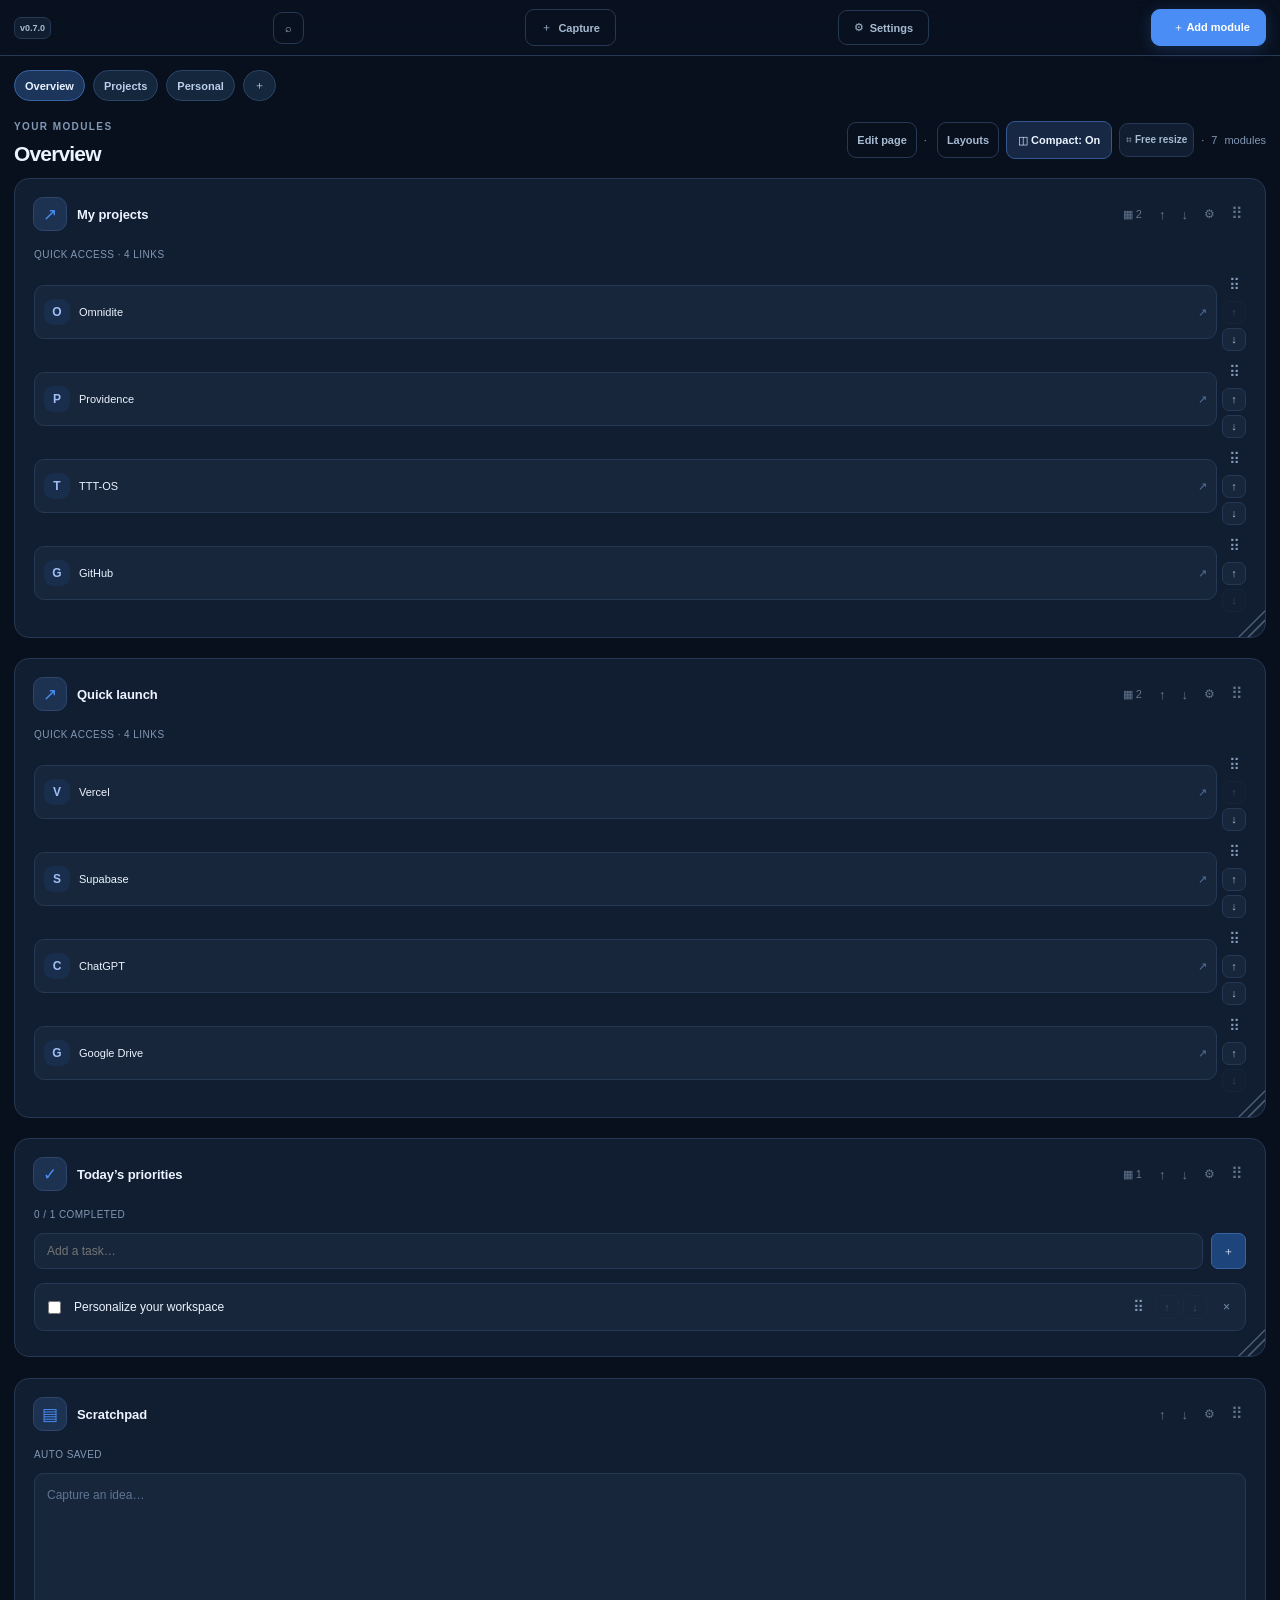
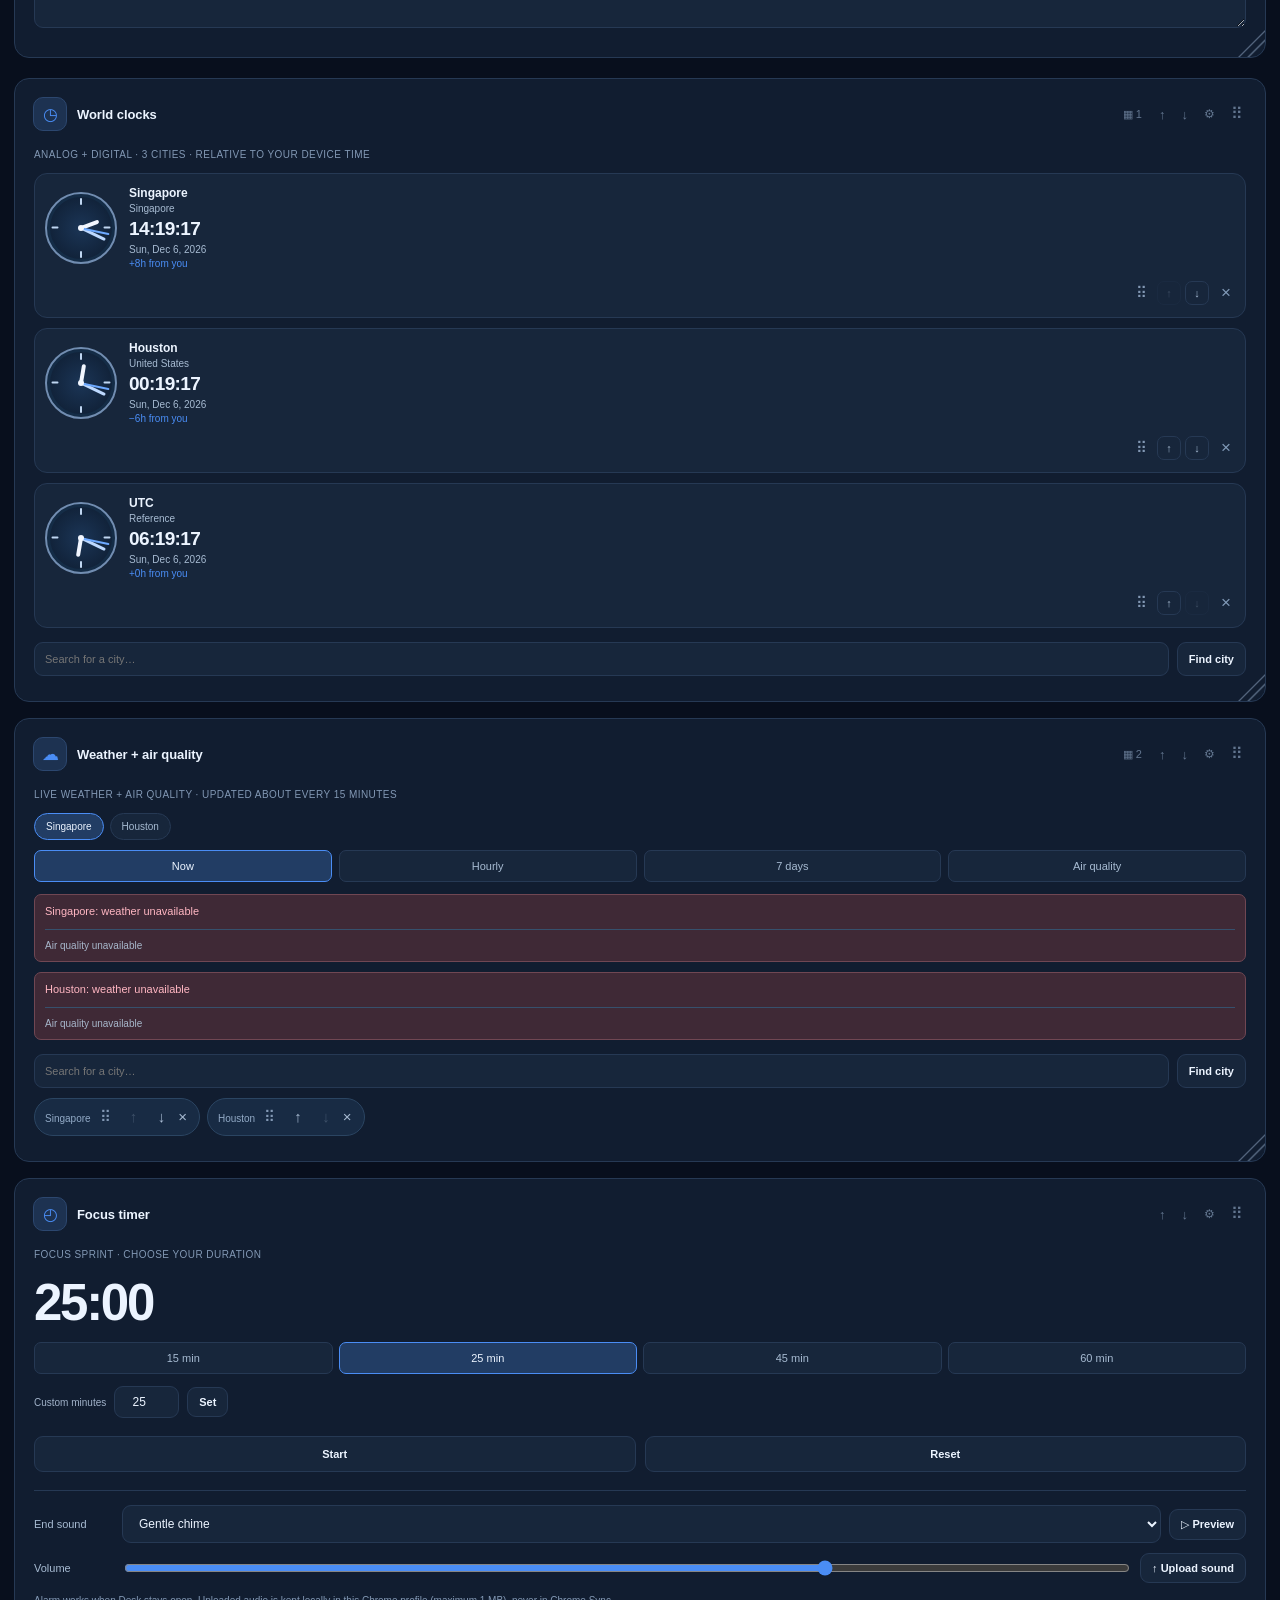
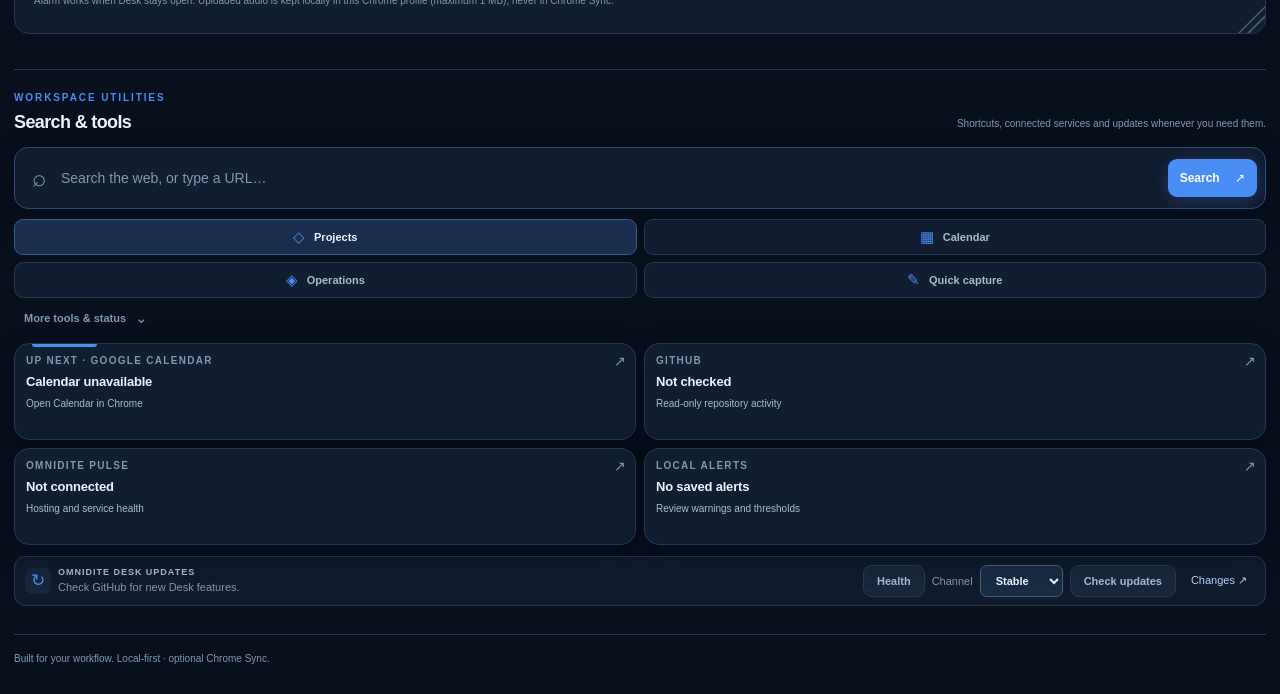
==== sidepanel.html @ 109c1e98 "feat(v0.7): wire market and FX widgets, explicit reference API host and CI" ====
<!doctype html>
<html lang="en">
<head>
  <meta charset="utf-8">
  <meta name="viewport" content="width=device-width,initial-scale=1">
  <meta name="color-scheme" content="dark light">
  <title>Omnidite Desk</title>
  <link rel="stylesheet" href="styles.css">
  <link rel="stylesheet" href="desk-v03.css">
  <link rel="stylesheet" href="desk-v045.css">
  <link rel="stylesheet" href="desk-v055.css">
  <link rel="stylesheet" href="desk-v056.css">
  <link rel="stylesheet" href="desk-v057.css">
  <link rel="stylesheet" href="desk-v058.css">
  <link rel="stylesheet" href="desk-health.css">
  <link rel="stylesheet" href="desk-update-channels.css">
  <link rel="stylesheet" href="desk-v07.css">
</head>
<body class="side-mode">
  <div class="shell">
    <aside class="sidebar" aria-label="Workspace navigation">
      <div class="logo"><span class="logo-symbol">O</span><span class="logo-name">OMNIDITE<span> / DESK</span></span></div>
      <div class="sidebar-sub">YOUR PERSONAL WORKSPACE</div>
      <div class="nav-heading">WORKSPACES</div><div id="pageNav" class="page-nav"></div><button class="nav-link add-page" data-global="new-page"><span>＋</span> New workspace</button><div class="nav-heading modules-label">DESK TOOLS</div>
      <button class="nav-link" data-global="add"><span>⊞</span> Add a module <span class="nav-kbd">+</span></button>
      <button class="nav-link" data-global="customize"><span>⚙</span> Customize</button>
      <button class="nav-link" data-global="backgrounds"><span>▧</span> Backgrounds</button>
      <div class="nav-heading">PRODUCTIVITY</div>
      <button class="nav-link" data-v04="tasks"><span>✓</span> Task planner</button>
      <button class="nav-link" data-v04="sessions"><span>▣</span> Work sessions</button>
      <button class="nav-link" data-v04="calendar"><span>▦</span> Calendar overview</button>
      <button class="nav-link" data-v04="content"><span>✎</span> Content planner</button>
      <button class="nav-link" data-v04="capture-tab"><span>↳</span> Capture active tab</button>
      <div class="nav-heading">OPERATIONS</div>
      <button class="nav-link" data-v05="overview"><span>▥</span> Systems overview</button>
      <button class="nav-link" data-v05="github"><span>⌘</span> GitHub activity</button>
      <button class="nav-link" data-v05="pulse"><span>◈</span> Omnidite Pulse</button>
      <button class="nav-link" data-v052="controls"><span>⏻</span> Pulse background controls</button>
      <div class="nav-heading">DESK COMMANDS</div>
      <button class="nav-link" data-v03="command"><span>⌕</span> Command bar <span class="nav-kbd">Ctrl K</span></button>
      <button class="nav-link" data-v03="projects"><span>◇</span> Projects hub</button>
      <button class="nav-link" data-v03="capture"><span>✎</span> Quick capture</button>
      <button class="nav-link" data-v03="research"><span>▤</span> Research library</button>
      <button class="nav-link" data-v03="layouts"><span>⊞</span> Layout studio</button>
      <div class="sidebar-bottom"><span class="live-dot"></span> LOCAL-FIRST · PRIVATE<br><span class="fineprint">No cloud account required</span></div>
    </aside>
    <main class="main">
      <header class="topbar">
        <div class="crumb">WORKSPACE <span>/</span> <span id="crumbPage">OVERVIEW</span></div>
        <div class="top-actions">
          <span class="desk-version-pill" title="Installed Omnidite Desk version">v0.7.0</span>
          <span id="localDate" class="top-date"></span>
          <button type="button" class="button ghost desk-top-command" data-v03="command">⌕ <span>Commands</span></button>
          <button type="button" class="button ghost desk-top-capture" data-v03="capture">＋ <span>Capture</span></button>
          <button class="button ghost" data-global="customize" aria-label="Customize dashboard">⚙ <span>Settings</span></button>
          <button class="button primary" data-global="add"><span>＋</span> Add module</button>
        </div>
      </header>
      <div class="content">
        <div class="mobile-pages" id="mobilePages"></div>
        <div class="sectionhead"><div><span class="eyebrow">YOUR MODULES</span><h2 id="pageHeading">Dashboard</h2></div><p><button class="page-edit" data-global="edit-page">Edit page</button> · <button class="page-edit" data-v03="layouts">Layouts</button> <button id="deskLayoutMode" type="button" class="desk-layout-mode" data-global="toggle-layout" aria-pressed="true" title="Toggle compact widget stacking">◫ Compact: On</button> <button id="deskSnapMode" type="button" class="desk-snap-mode" data-global="toggle-snap" aria-pressed="false" title="Switch between free resize and fixed-cell widget footprints">⌗ Free resize</button> <button id="deskGridSettings" type="button" class="desk-grid-settings" data-global="grid-settings" hidden title="Customize grid columns and cell height">⚙ Grid</button> · <span id="moduleCount">0</span> modules <span class="muted">· Drag or resize cards</span></p></div>
        <div id="grid" class="modules" aria-live="polite"></div>
        <section id="deskWorkspaceTools" class="desk-secondary" aria-labelledby="deskToolsTitle">
          <div class="desk-secondary-head">
            <div><span class="eyebrow">WORKSPACE UTILITIES</span><h2 id="deskToolsTitle">Search &amp; tools</h2></div>
            <p>Shortcuts, connected services and updates whenever you need them.</p>
          </div>
        <form class="searchbar" id="searchForm" autocomplete="off">
          <span class="search-glyph">⌕</span>
          <input id="searchInput" type="search" aria-label="Search the web" placeholder="Search the web, or type a URL…">
          <span class="search-shortcut">↵</span>
          <button type="submit">Search <span>↗</span></button>
        </form>
        <nav class="desk-quick-actions desk-primary-actions" aria-label="Primary Desk shortcuts">
          <button type="button" class="smallbutton" data-v03="projects"><span class="desk-action-glyph" aria-hidden="true">◇</span> Projects</button>
          <button type="button" class="smallbutton" data-v04="calendar"><span class="desk-action-glyph" aria-hidden="true">▦</span> Calendar</button>
          <button type="button" class="smallbutton" data-v05="overview"><span class="desk-action-glyph" aria-hidden="true">◈</span> Operations</button>
          <button type="button" class="smallbutton" data-v03="capture"><span class="desk-action-glyph" aria-hidden="true">✎</span> Quick capture</button>
        </nav>
        <details class="desk-tools-more">
          <summary>More tools &amp; status</summary>
          <div class="desk-quick-actions" aria-label="Additional Desk shortcuts">
            <button type="button" class="smallbutton" data-v03="command">⌕ Commands</button>
            <button type="button" class="smallbutton" data-v03="research">▤ Research</button>
            <button type="button" class="smallbutton" data-v03="layouts">⊞ Layouts</button>
            <button type="button" class="smallbutton" data-v04="search">⌕ Global search</button>
            <button type="button" class="smallbutton" data-v04="tasks">✓ Tasks</button>
            <button type="button" class="smallbutton" data-v04="sessions">▣ Sessions</button>
            <button type="button" class="smallbutton" data-v04="content">✎ Content</button>
            <button type="button" id="deskV052Status" class="desk-pulse-live" data-v052="controls">Pulse: checking…</button>
            <span id="deskV05Badge" class="desk-ops-badge" aria-live="polite">Systems: not live</span>
          </div>
        </details>
        <section class="desk-ops-strip" aria-label="At a glance">
          <button type="button" class="desk-ops-tile desk-ops-tile--calendar" data-v04="calendar"><span>UP NEXT · GOOGLE CALENDAR</span><strong id="deskNextMeeting">Checking calendar…</strong><small id="deskNextMeetingTime">Your upcoming appointment</small></button>
          <button type="button" class="desk-ops-tile" data-v05="github"><span>GITHUB</span><strong id="deskV05GitHub">Not checked</strong><small>Read-only repository activity</small></button>
          <button type="button" class="desk-ops-tile" data-v05="pulse"><span>OMNIDITE PULSE</span><strong id="deskV05Pulse">Not connected</strong><small>Hosting and service health</small></button>
          <button type="button" class="desk-ops-tile" data-v05="overview"><span>LOCAL ALERTS</span><strong id="deskV05Alerts">No saved alerts</strong><small>Review warnings and thresholds</small></button>
        </section>
        <section id="deskUpdateBar" class="desk-update-bar" aria-label="Software updates">
          <span class="update-indicator" aria-hidden="true">↻</span>
          <div class="update-description"><strong>OMNIDITE DESK UPDATES</strong><span id="deskUpdateStatus" role="status" aria-live="polite">Check GitHub for new Desk features.</span></div>
          <button id="deskHealthButton" type="button" class="smallbutton" title="Check local Desk health and recovery">Health</button>
          <label class="desk-channel-label" for="deskUpdateChannel">Channel <select id="deskUpdateChannel" aria-label="Desk update channel"><option value="stable">Stable</option><option value="beta">Beta</option></select></label>
          <button id="deskSwitchChannel" type="button" class="smallbutton" hidden>Switch channel</button>
          <button id="deskCheckButton" type="button" class="smallbutton">Check updates</button>
          <button id="deskInstallButton" type="button" class="button primary" hidden>Update now</button>
          <a id="deskReleaseNotes" class="desk-channel-release" href="https://github.com/BULLS192/Omnidite-Desk/commits/main/" target="_blank" rel="noopener noreferrer">Changes ↗</a>
        </section>
        <p id="deskUpdateHelp" class="update-help" hidden>One-time setup required: from your Omnidite-Desk folder run <strong>Setup-OneClickUpdates.bat</strong>, then reload this extension. If you have not received these files yet, run <strong>Update-Desk.bat</strong> once first.</p>

        </section>
        <div class="footer">Built for your workflow. Local-first · optional Chrome Sync. <span>OMNIDITE DESK · V0.7.0</span></div>
      </div>
    </main>
  </div>
  <dialog id="modal" aria-labelledby="modalTitle"><div id="modalInner"></div></dialog>
  <input id="importFile" type="file" accept="application/json,.json" hidden>
  <input id="deskCalendarFile" type="file" accept=".ics,text/calendar" hidden>
  <input id="deskPulseImport" type="file" accept=".json,application/json" hidden>
  <input id="wallpaperFile" type="file" accept="image/*" multiple hidden>
  <input id="wallpaperFolder" type="file" accept="image/*" webkitdirectory multiple hidden>
  <script src="air-quality.js" defer></script>
  <script src="desk-v07.js" defer></script>
  <script src="app.js" defer></script>
  <script src="desk-v03.js" defer></script>
  <script src="desk-v04.js" defer></script>
  <script src="desk-v05.js" defer></script>
  <script src="desk-v052.js" defer></script>
  <script src="desk-google-calendar.js" defer></script>
  <script src="desk-focus-audio.js" defer></script>
  <script src="desk-v055.js" defer></script>
  <script src="desk-compact.js" defer></script>
  <script src="desk-grid.js" defer></script>
  <script src="desk-health.js" defer></script>
  <script src="desk-update-channels.js" defer></script>
</body>
</html>
---- styles.css ----
:root{font-family:Inter,ui-sans-serif,-apple-system,BlinkMacSystemFont,"Segoe UI",sans-serif;color:#e8eefb;background:#090e19;font-synthesis:none;--bg:#090e19;--side:#090f1b;--panel:#111a29;--line:#263347;--muted:#8799b1;--light:#e8eefb;--blue:#5b9cff;--blue2:#3268cd}
*{box-sizing:border-box}html,body{margin:0;min-height:100%;}body{background:radial-gradient(ellipse 650px 450px at 77% 0%,#132c48 0%,transparent 80%),var(--bg)}button,input,textarea,select{font:inherit}button{cursor:pointer}button:focus-visible,input:focus-visible,textarea:focus-visible,select:focus-visible,a:focus-visible{outline:2px solid #8fbfff;outline-offset:2px}.shell{display:flex;min-height:100vh}.sidebar{width:230px;flex:0 0 230px;border-right:1px solid #1d2a40;background:linear-gradient(180deg,#0d1727,#0a101b);padding:27px 17px;display:flex;flex-direction:column;gap:5px;position:sticky;top:0;height:100vh}.logo{display:flex;align-items:center;gap:11px;padding:1px 8px;font-size:12px;font-weight:800;letter-spacing:.8px}.logo-name span{font-weight:550;color:#7997c0}.logo-symbol{height:36px;width:36px;display:inline-flex;align-items:center;justify-content:center;color:#bfd8ff;font-size:24px;font-weight:800;border:5px solid #4074bf;clip-path:polygon(24% 0,76% 0,100% 24%,100% 76%,76% 100%,24% 100%,0 76%,0 24%);background:#0d1829}.sidebar-sub{margin:14px 8px 40px;font-size:9px;letter-spacing:1.7px;color:#6986a9}.nav-heading{color:#71849d;letter-spacing:1.8px;font-weight:800;font-size:9px;padding:0 12px;margin-bottom:11px}.nav-link{background:transparent;color:#a6b5cc;border:1px solid transparent;text-align:left;border-radius:10px;padding:13px 12px;display:flex;align-items:center;gap:12px;font-size:12px;width:100%;transition:.15s}.nav-link>span:first-child{font-size:17px;color:#7fa8e7}.nav-link:hover,.nav-link.selected{background:#17253b;color:#eef5ff;border-color:#263951}.nav-kbd{margin-left:auto;color:#6280a8;font-size:10px}.sidebar-bottom{margin-top:auto;font-size:10px;color:#a5c0df;line-height:2;padding-left:13px;letter-spacing:.6px}.fineprint{color:#536985;letter-spacing:0}.live-dot{display:inline-block;height:6px;width:6px;background:#59dca8;border-radius:50%;margin-right:7px;box-shadow:0 0 14px #59dca8aa}.main{flex:1;min-width:0}.topbar{height:70px;border-bottom:1px solid #1c2b40;display:flex;align-items:center;justify-content:space-between;padding:0 5.6%;gap:15px}.crumb{font-size:10px;color:#7b92af;letter-spacing:1.5px;font-weight:800}.crumb span{color:#3e5370;margin:0 11px}.top-actions{display:flex;align-items:center;gap:11px}.top-date{font-size:11px;color:#8197b2;margin-right:13px}.button{border:1px solid #283c58;border-radius:9px;background:#132038;color:#c5d5ed;padding:10px 15px;font-size:11px;font-weight:700;transition:.2s}.button:hover{filter:brightness(1.2)}.button.primary{background:#2865cf;color:#fff;border-color:#3777e8}.button.ghost{background:transparent}.button span{margin-left:6px}.content{max-width:1470px;margin:auto;padding:47px 6% 30px}.eyebrow{color:#69a2e4;font-size:10px;letter-spacing:1.9px;font-weight:850}.hero-row{display:flex;justify-content:space-between;align-items:center;position:relative;min-height:147px}.hero-row h1{font-size:clamp(26px,3.3vw,42px);font-weight:680;letter-spacing:-1.5px;line-height:1.17;margin:16px 0 12px}.highlight{color:#5a96ed}.lede{color:#97a9c3;font-size:13px;margin:0 0 25px}.hero-decoration{width:180px;height:135px;position:relative;overflow:hidden;margin-right:15px;opacity:.78}.orb{display:block;border:1px solid #24558f;transform:rotate(-34deg);border-radius:50%;position:absolute;box-shadow:0 0 25px #153b6d38}.orb-one{width:130px;height:90px;right:23px;top:23px}.orb-two{width:210px;height:70px;right:-28px;top:35px;transform:rotate(47deg)}.searchbar{height:58px;border:1px solid #354d6c;background:#15243aee;border-radius:11px;display:flex;align-items:center;padding:6px;gap:12px;box-shadow:0 8px 32px #0002}.search-glyph{color:#8caacf;font-size:29px;padding:0 10px}.searchbar input{width:100%;flex:1;min-width:0;background:transparent;border:0;color:#fff;outline:none;font-size:13px}.searchbar input::placeholder{color:#7990aa}.search-shortcut{font-size:12px;color:#667f9e}.searchbar button{background:#2b65c6;color:white;border:0;border-radius:7px;padding:12px 19px;font-size:11px;font-weight:700}.searchbar button span{margin-left:12px}.sectionhead{display:flex;justify-content:space-between;align-items:end;margin:42px 0 21px;gap:14px}.sectionhead h2{font-size:22px;font-weight:650;letter-spacing:-.4px;margin:9px 0 0}.sectionhead p{font-size:11px;color:#8094ae;margin:0 0 3px}.muted{color:#5b708a}.modules{display:grid;grid-template-columns:repeat(12,minmax(0,1fr));gap:16px;align-items:stretch}.module{grid-column:span 4;background:linear-gradient(148deg,#162337,#101a2b);border:1px solid #24364e;border-radius:13px;min-height:220px;overflow:hidden;display:flex;flex-direction:column;box-shadow:0 15px 27px #00000010;transition:border-color .15s,transform .15s}.module:hover{border-color:#36577f}.module.dragging{opacity:.4}.module.drop-target{outline:2px dashed #75aaff;outline-offset:3px}.module.wide{grid-column:span 6}.module.full{grid-column:span 12}.module-header{display:flex;gap:10px;align-items:center;padding:17px 18px 12px}.module-icon{display:inline-flex;align-items:center;justify-content:center;color:#7dacfa;font-size:17px;background:#1e3554;border-radius:7px;height:31px;min-width:31px}.module-title{font-weight:720;font-size:12px;letter-spacing:.15px;overflow:hidden;text-overflow:ellipsis;white-space:nowrap}.module-tools{margin-left:auto;display:flex;gap:4px}.tiny{border:0;border-radius:5px;background:transparent;color:#6c8aab;padding:5px 6px;font-size:12px;line-height:1}.tiny:hover{color:white;background:#2b4160}.draghandle{cursor:grab;font-size:16px;letter-spacing:-2px}.module-body{flex:1;padding:1px 19px 19px;min-width:0}.module-sub{font-size:10px;color:#8197b3;margin:3px 0 13px}.linkgrid{display:grid;grid-template-columns:repeat(2,minmax(0,1fr));gap:9px}.launch{background:#1a2a40;border:1px solid #2a3c55;border-radius:8px;display:flex;align-items:center;gap:9px;min-width:0;padding:10px 11px;text-decoration:none;color:#d2dfef;font-size:11px;overflow:hidden}.launch:hover{background:#264163;border-color:#3f6fb1}.launch-icon{width:26px;height:26px;display:grid;place-items:center;background:#273d5a;color:#9fbff5;border-radius:7px;flex-shrink:0;font-size:12px;font-weight:800}.launch-name{white-space:nowrap;overflow:hidden;text-overflow:ellipsis}.launch-arrow{margin-left:auto;color:#5475a1}.task-input-row{display:flex;gap:8px;margin-bottom:14px}.field,.task-input-row input,.modal-input{width:100%;border-radius:8px;border:1px solid #2e4462;background:#0f1b2d;color:#e8efff;padding:10px 12px;font-size:12px;outline:0}.task-input-row button,.smallbutton{border:1px solid #3765a2;background:#1d447b;color:#dceafa;padding:8px 11px;border-radius:7px;font-size:11px}.taskrow{display:flex;align-items:center;gap:10px;color:#d3def0;font-size:12px;margin:11px 0}.taskrow input{accent-color:#467fda}.taskrow.done .tasktext{text-decoration:line-through;color:#6d819d}.tasktext{flex:1;overflow-wrap:anywhere}.delete-task{border:0;background:transparent;color:#7691ae;cursor:pointer}.delete-task:hover{color:#ff9292}.subline{font-size:10px;color:#8194ad;margin:12px 0}.notebox{width:100%;height:155px;resize:vertical;background:#0d1727;border:1px solid #273e59;color:#dce8fb;border-radius:9px;padding:12px;font-size:12px;line-height:1.6}.notebox::placeholder{color:#5d7493}.worldclocks{display:grid;gap:13px;margin-top:7px}.clockrow{display:flex;align-items:center;justify-content:space-between;gap:8px;border-bottom:1px solid #21344a;padding:3px 0 12px}.clockrow:last-child{border:0}.clock-label{font-size:11px;color:#819bbd}.clock-time{font-size:19px;font-weight:750;font-variant-numeric:tabular-nums;letter-spacing:-.4px}.focus-display{font-size:51px;letter-spacing:-2.4px;font-weight:650;font-variant-numeric:tabular-nums;margin:2px 0 2px}.focus-controls{display:flex;gap:9px;margin:18px 0}.focus-controls button{flex:1;padding:11px 10px}.focus-hint{color:#7085a1;font-size:10px}.empty-note{font-size:11px;color:#8197b2;padding:10px 0}.footer{display:flex;justify-content:space-between;color:#536a85;font-size:10px;border-top:1px solid #213148;margin-top:42px;padding-top:18px;gap:8px}.footer span{color:#395d83}dialog{background:#111c2e;color:#e7eefc;border:1px solid #36506e;border-radius:16px;box-shadow:0 25px 100px #000c;max-width:560px;width:calc(100vw - 28px);padding:0;max-height:85vh;overflow:auto}dialog::backdrop{background:#020814cd;backdrop-filter:blur(3px)}.modal-pad{padding:26px}.modal-top{display:flex;align-items:start;justify-content:space-between;gap:15px}.modal-top h2{font-size:20px;margin:6px 0 8px}.modal-top p{font-size:12px;color:#98aac2;line-height:1.5;margin:0}.modal-close{background:#263a56;border:0;border-radius:8px;padding:8px 11px;color:#fff}.modal-grid{display:grid;grid-template-columns:1fr 1fr;gap:12px;margin-top:24px}.module-option{background:#182a44;border:1px solid #2f4b70;border-radius:11px;text-align:left;color:white;padding:18px;min-height:112px}.module-option:hover{background:#21406a;border-color:#5e90d4}.module-option strong{display:block;font-size:13px;margin:13px 0 5px}.module-option small{color:#93adcd;font-size:11px;line-height:1.5}.label{display:block;color:#9aacc6;font-size:11px;margin:18px 0 6px}.modal-actions{display:flex;gap:10px;align-items:center;margin-top:23px;flex-wrap:wrap}.danger{color:#ffabb3;border-color:#844452}.editlink{display:grid;grid-template-columns:1fr 1.5fr 30px;gap:8px;margin:9px 0}.editlink input{min-width:0}.editlink button{background:#3b2935;border:0;border-radius:7px;color:#f6bec4}.helper{color:#7892af;font-size:10px;line-height:1.6}.settings-row{display:flex;gap:12px;align-items:end}.settings-row>*{flex:1}.empty-grid{grid-column:span 12;padding:44px 22px;text-align:center;background:#142236;border:1px dashed #33516e;border-radius:12px}.empty-grid p{color:#99acc3}.pill{font-size:10px;background:#20395c;color:#83b3f8;border-radius:4px;padding:3px 6px;margin-left:6px}
@media(max-width:1250px){.module{grid-column:span 6}.module.wide{grid-column:span 6}.module.full{grid-column:span 12}.content{padding-left:5%;padding-right:5%}}@media(max-width:850px){.sidebar{display:none}.topbar{padding:0 5%}.top-date{display:none}.hero-decoration{display:none}}@media(max-width:650px){.content{padding:31px 18px}.module,.module.wide,.module.full{grid-column:span 12}.topbar{height:62px;padding:0 18px}.button.ghost{display:none}.sectionhead p .muted{display:none}.searchbar{gap:5px}.searchbar button{padding:12px}.search-shortcut{display:none}.hero-row h1{font-size:29px}.footer span{display:none}.sectionhead{align-items:center}.sectionhead h2{font-size:20px}}body.side-mode .sidebar,body.side-mode .hero-decoration,body.side-mode .top-date,body.side-mode .crumb,body.side-mode .search-shortcut,body.side-mode .sectionhead p .muted{display:none}body.side-mode .topbar{padding:0 14px;height:58px;justify-content:flex-end}body.side-mode .top-actions{width:100%;justify-content:space-between}body.side-mode .content{padding:27px 14px}body.side-mode .hero-row h1{font-size:23px;letter-spacing:-.5px}body.side-mode .lede{font-size:11px}body.side-mode .sectionhead{margin-top:28px}body.side-mode .module,body.side-mode .module.wide,body.side-mode .module.full{grid-column:span 12}body.side-mode .searchbar button{padding:12px}body.side-mode .searchbar{gap:5px}body.side-mode .footer span{display:none}body.side-mode .modal-grid{grid-template-columns:1fr}

body.side-mode .topbar .button.ghost{display:inline-flex;align-items:center}
body.side-mode .topbar .top-actions{gap:8px}
/* v0.2 — workspace navigation, snapped free resize, multi-theme styling */
:root{--accent:#4a8df5}
.nav-heading.modules-label{margin-top:30px}.page-nav{display:grid;gap:3px}.nav-link.page-link{width:100%;text-align:left;white-space:nowrap;overflow:hidden;text-overflow:ellipsis}.nav-link.page-link .nav-kbd{margin-left:auto}
.page-link.selected,.page-pill.selected{color:#e9f2ff;background:color-mix(in srgb,var(--accent) 17%,#13243b);border-color:color-mix(in srgb,var(--accent) 50%,#253a56)}
.mobile-pages{display:none;gap:8px;flex-wrap:wrap;margin-bottom:15px}.page-pill{border:1px solid #2b4465;background:#14273d;border-radius:50px;padding:8px 14px;color:#b9cee9;font-weight:700;font-size:11px}.page-edit{margin-left:12px;vertical-align:middle;font-size:10px;border:1px solid #335070;color:#9fb8dd;border-radius:6px;padding:5px 8px;background:#1b2e49}
.module{grid-column:span var(--span,4);position:relative;min-height:220px;transition:border-color .15s,box-shadow .15s}.module .module-body{padding-bottom:25px}.size-grip{position:absolute;bottom:0;right:0;width:28px;height:28px;cursor:nwse-resize;touch-action:none;background:linear-gradient(135deg,transparent 58%,#6689af 59% 62%,transparent 63% 73%,#6689af 74% 77%,transparent 78%);opacity:.67}.size-grip:hover{opacity:1}.resizing,.resizing *{user-select:none!important;cursor:nwse-resize!important}.module.drop-target{outline:2px solid var(--accent);outline-offset:2px}.module.dragging{opacity:.35}.draghandle{user-select:none;touch-action:none}.module .module-header{user-select:none}
.button.primary,.searchbar button{background:var(--accent);border-color:var(--accent);color:#fff}.highlight,.eyebrow{color:var(--accent)}.module-icon{color:var(--accent)}.live-dot{background:var(--accent);box-shadow:0 0 10px color-mix(in srgb,var(--accent) 50%,transparent)}
.agenda-form{display:grid;gap:8px;grid-template-columns:1fr 1fr;margin-bottom:12px}.agenda-form button{grid-column:span 2}.agenda-event{display:flex;gap:9px;align-items:center;border-bottom:1px solid #293c57;padding:11px 0;font-size:11px}.agenda-event strong{flex:1;font-weight:550;min-width:0;overflow-wrap:anywhere}.agenda-event span{color:#89abd2;font-size:10px}.count-number{font-size:clamp(32px,4vw,55px);font-weight:750;letter-spacing:-1.5px;color:var(--accent);margin:18px 0 10px}.metric-unit{font-size:13px;letter-spacing:0;font-weight:400;color:#93abc8}.quote-text{font-size:20px;font-weight:600;line-height:1.55;letter-spacing:-.5px;margin:18px 0}.sync-label{display:flex;align-items:center;gap:10px;margin-top:15px;font-size:13px;font-weight:700}.sync-label input{accent-color:var(--accent);width:17px;height:17px}.settings-divider{border:0;border-top:1px solid #29405d;margin:25px 0 17px}.color-picker{display:block;width:100%;height:40px;background:#0e1b2d;border:1px solid #375070;border-radius:7px;cursor:pointer}.helper.error{color:#ff929c}button:disabled{opacity:.42;cursor:not-allowed}
/* Slate mode */
:root[data-theme="slate"] body{background:#18202a;color:#e0e8f3}:root[data-theme="slate"] .sidebar{background:#121923}:root[data-theme="slate"] .module{background:linear-gradient(135deg,#273240,#202a37);border-color:#3b4b5e}:root[data-theme="slate"] .main,:root[data-theme="slate"] .content{background:#18202a}:root[data-theme="slate"] .topbar{border-color:#354456}:root[data-theme="slate"] .searchbar{background:#273344}
/* Light mode, high contrast */
:root[data-theme="light"] body,:root[data-theme="light"] .main,:root[data-theme="light"] .content{background:#f2f5fa;color:#16273c}
:root[data-theme="light"] .sidebar{background:#e2eaf4;border-color:#d0dcea;color:#243b55}:root[data-theme="light"] .nav-link{color:#516983}:root[data-theme="light"] .nav-link.selected{color:#173f75}:root[data-theme="light"] .sidebar-sub,:root[data-theme="light"] .nav-heading,:root[data-theme="light"] .nav-kbd{color:#5d7692}
:root[data-theme="light"] .topbar,:root[data-theme="light"] .footer{border-color:#d4e0ed}:root[data-theme="light"] .crumb,:root[data-theme="light"] .sectionhead p,:root[data-theme="light"] .lede,:root[data-theme="light"] .module-sub,:root[data-theme="light"] .empty-note,:root[data-theme="light"] .focus-hint,:root[data-theme="light"] .helper{color:#526782}
:root[data-theme="light"] .module{background:#fff;border-color:#d3dfec;box-shadow:0 7px 20px #1c426a0c}:root[data-theme="light"] .module-title,:root[data-theme="light"] .clock-time{color:#1a2b43}:root[data-theme="light"] .module-icon{background:#e5edf9}
:root[data-theme="light"] .searchbar,:root[data-theme="light"] .launch,:root[data-theme="light"] .task-input-row input,:root[data-theme="light"] .modal-input,:root[data-theme="light"] .notebox{background:#fff;border-color:#c8d8e9;color:#16273c}
:root[data-theme="light"] .launch-name,:root[data-theme="light"] .tasktext,:root[data-theme="light"] .quote-text{color:#243950}:root[data-theme="light"] .launch-icon{background:#e6eef8;color:#3563a0}:root[data-theme="light"] .clockrow,:root[data-theme="light"] .agenda-event{border-color:#dce5ee}
:root[data-theme="light"] dialog{background:#fff;border-color:#cbd9e7;color:#152943}:root[data-theme="light"] .modal-top p,:root[data-theme="light"] .label{color:#4a627d}:root[data-theme="light"] .module-option{background:#f3f7fd;border-color:#cfdded;color:#182b44}:root[data-theme="light"] .module-option:hover{background:#e8f1ff}:root[data-theme="light"] .module-option small{color:#54718f}:root[data-theme="light"] .page-pill{background:#e5edf6;color:#234366;border-color:#c4d4e5}:root[data-theme="light"] .page-pill.selected{background:#d5e8ff}
:root[data-theme="light"] .button.ghost,:root[data-theme="light"] .smallbutton{background:#e4eefb;border-color:#c0d4ef;color:#254771}:root[data-theme="light"] .tiny{color:#54708f}:root[data-theme="light"] .settings-divider{border-color:#d2ddeb}
@media(max-width:1250px){.module{grid-column:span min(var(--span,4),6)}}
@media(max-width:850px){.mobile-pages{display:flex}}
@media(max-width:650px){.module{grid-column:span 12}.agenda-form{grid-template-columns:1fr}.agenda-form button{grid-column:span 1}}
body.side-mode .module{grid-column:span 12}body.side-mode .mobile-pages{display:flex}body.side-mode .page-pill{padding:7px 10px}

:root[data-theme="light"] .nav-link.page-link.selected{background:#d6e8ff;color:#173d6e;border:1px solid #b8d4f6}:root[data-theme="light"] .nav-link{color:#36516e}:root[data-theme="light"] .nav-link.add-page{color:#325e91}:root[data-theme="light"] .sidebar-bottom{color:#385574}:root[data-theme="light"] .topbar .button.ghost{color:#2e5178}
/* v0.2.1 — integrated local updater */
.desk-update-bar{display:flex;align-items:center;flex-wrap:wrap;gap:12px;padding:13px 16px;margin:0 0 19px;background:color-mix(in srgb,var(--accent) 7%,#101e31);border:1px solid color-mix(in srgb,var(--accent) 22%,#283d55);border-radius:12px}
.update-indicator{display:grid;place-items:center;width:30px;height:30px;flex-shrink:0;border-radius:8px;background:color-mix(in srgb,var(--accent) 16%,#182b43);color:var(--accent);font-size:20px}
.update-description{display:flex;flex-direction:column;gap:3px;flex:1;min-width:150px}
.update-description strong{font-size:10px;letter-spacing:1.1px;color:var(--accent)}
.update-description span{font-size:11px;color:#99b1cc;line-height:1.35}
.desk-update-bar .smallbutton,.desk-update-bar .button{white-space:nowrap;margin:0;padding:9px 13px;font-size:11px}
.update-help{font-size:11px;line-height:1.7;color:#bacce4;background:#17283c;border:1px solid #3e5067;border-radius:9px;padding:12px 15px;margin:-10px 0 20px}
[hidden]{display:none!important}
:root[data-theme="light"] .desk-update-bar{background:#fff;border-color:#d0deed}
:root[data-theme="light"] .update-description span{color:#526782}
:root[data-theme="light"] .update-help{background:#f3f7fc;color:#27415d;border-color:#cfddec}
body.side-mode .desk-update-bar{gap:7px;padding:10px;margin-bottom:18px}
body.side-mode .update-description{min-width:140px}
@media(max-width:650px){.desk-update-bar{gap:8px}.desk-update-bar .smallbutton,.desk-update-bar .button{padding:8px 10px}}


/* Desk v0.2.2 — rich clocks, geocoded weather, flexible focus, native favicons and wallpapers */
.launch-icon{position:relative;overflow:hidden;isolation:isolate}.launch-icon .site-favicon{display:block;position:absolute;inset:3px;width:20px;height:20px;object-fit:contain;background:#273d5a;z-index:1;border-radius:3px}.launch-initial{position:relative}
.clock-city{display:flex;gap:13px;align-items:center;padding:13px 0;border-bottom:1px solid #2a3a52;position:relative;min-width:0}.clock-information{flex:1;min-width:0}.clock-city-name{font-size:12px;font-weight:750}.clock-city-name span{display:block;font-size:10px;color:#8fa7c3;font-weight:450;margin-top:3px}.clock-date{font-size:10px;color:#98acc6;margin-top:4px}.clock-diff{font-size:10px;color:var(--accent);margin-top:3px}.clock-city .clock-time{font-size:22px;letter-spacing:-.6px;margin-top:4px}.city-remove{align-self:flex-start;background:transparent;border:0;color:#829bb9;font-size:19px;line-height:1;padding:0 4px}.city-remove:hover{color:#ff9ba7}
.analog-face{width:72px;height:72px;flex:0 0 72px;border:2px solid #718db1;background:radial-gradient(circle at center,#1b3556,#0c192b);border-radius:50%;position:relative;box-shadow:inset 0 0 0 3px #142c46}.analog-tick{position:absolute;width:2px;height:7px;border-radius:2px;background:#bfd6f1;top:4px;left:calc(50% - 1px)}.tick-3{transform:rotate(90deg);top:calc(50% - 4px);left:auto;right:7px}.tick-6{top:auto;bottom:4px}.tick-9{top:calc(50% - 4px);left:7px;transform:rotate(90deg)}
.hand{position:absolute;left:50%;top:50%;transform-origin:50% 100%;border-radius:6px}.hour-hand{width:4px;height:19px;background:#f1f6ff}.minute-hand{width:3px;height:27px;background:#bdd9ff}.second-hand{width:1.6px;height:29px;background:#6da9ff}.clock-pin{position:absolute;left:calc(50% - 3px);top:calc(50% - 3px);height:6px;width:6px;border-radius:50%;background:#f3f7ff;z-index:2}
.city-search{display:flex;gap:8px;margin-top:14px}.city-search input{flex:1;min-width:0;background:#0f1b2d;color:#e8efff;border:1px solid #35506d;border-radius:8px;padding:10px;font-size:11px}.city-search .smallbutton{white-space:nowrap}.city-results{max-height:210px;overflow-y:auto}.city-result{display:flex;align-items:center;gap:6px;background:#1b3049;border:1px solid #36516f;padding:9px 10px;text-align:left;width:100%;color:#eff6ff;border-radius:7px;margin-top:6px}.city-result:hover{border-color:var(--accent)}.city-result strong{font-size:11px}.city-result small{margin-left:auto;font-size:10px;color:#90aac6;max-width:52%;text-align:right}.city-result span{color:var(--accent)}
.weather-city-bar{display:flex;flex-wrap:wrap;gap:6px;margin-bottom:10px}.weather-city-pill{font-size:10px;border-radius:24px;background:#1a2d45;color:#a9bfdc;border:1px solid #314b6a;padding:7px 11px}.weather-city-pill.selected{border-color:var(--accent);color:#fff;background:#25436b}.weather-tabs{display:flex;gap:7px;margin-bottom:12px}.weather-tabs button{flex:1;padding:9px 7px;background:#142943;border:1px solid #34506d;color:#91aaca;border-radius:7px;font-size:11px}.weather-tabs button.selected{border-color:var(--accent);color:#fff;background:#245082}.weather-content{max-height:410px;overflow-y:auto;scrollbar-width:thin}.weather-now-grid{display:grid;grid-template-columns:repeat(auto-fit,minmax(195px,1fr));gap:10px}.weather-now{padding:13px;border-radius:10px;border:1px solid #344c67;background:#192a40}.weather-main{display:flex;align-items:center;gap:12px}.weather-main strong{font-size:12px}.weather-symbol{font-size:32px;line-height:1}.weather-reading{font-size:29px;font-weight:750;font-variant-numeric:tabular-nums}.weather-desc{font-size:10px;color:#a3b8cf}.weather-stats{display:grid;gap:4px;margin-top:12px;font-size:10px;color:#91aaca}.weather-stats span{display:flex;justify-content:space-between}.weather-stats strong{color:#dfebfa}.weather-forecast-head{display:flex;justify-content:space-between;padding:9px 0;color:#a2bad7;font-size:11px}.forecast-row{display:grid;grid-template-columns:minmax(0,1.6fr)25px minmax(0,1.25fr)55px;align-items:center;gap:5px;padding:10px 3px;border-bottom:1px solid #293b51;font-size:11px}.forecast-row strong{font-size:11px;white-space:nowrap}.forecast-row small{text-align:right;color:#97b9df}.weather-error{color:#ffb6c2;background:#3f2936;border:1px solid #704753;padding:10px;border-radius:7px;font-size:11px}.weather-remove-list{display:flex;gap:7px;flex-wrap:wrap;margin-top:10px}.weather-remove-list>span{font-size:10px;color:#92aac6;background:#182b44;border:1px solid #2b4562;border-radius:20px;padding:6px 10px}.weather-remove-list button{border:0;color:#a8bbd2;background:none;font-size:15px;padding:0 2px}
.focus-presets{display:grid;grid-template-columns:repeat(4,minmax(0,1fr));gap:6px;margin-top:10px}.focus-presets button{border:1px solid #34516e;border-radius:7px;background:#1c2e48;color:#b8cee9;padding:9px 3px;font-size:11px}.focus-presets button.selected{border-color:var(--accent);background:#245082;color:#fff}.focus-custom{display:flex;align-items:center;gap:8px;margin-top:12px}.focus-custom label{font-size:10px;color:#a2b3ca}.focus-custom input{width:65px;min-width:0;background:#111e30;color:#edf4ff;border:1px solid #35516e;border-radius:7px;padding:8px;text-align:center;font-size:12px}
.wallpaper-options{border-top:1px solid #29405d;border-bottom:1px solid #29405d;padding:12px 0;margin:20px 0;display:flex;align-items:center;justify-content:space-between;gap:12px;flex-wrap:wrap}.wallpaper-options .sync-label{margin:0}.wallpaper-options>label{display:flex;gap:8px;align-items:center;font-size:11px;color:#a6b7cd}.wallpaper-options select{width:auto}.wallpaper-grid{display:grid;grid-template-columns:repeat(3,minmax(0,1fr));gap:9px}.wallpaper-tile{border:2px solid #304661;border-radius:9px;position:relative;min-width:0;overflow:hidden}.wallpaper-tile.selected{border-color:var(--accent)}.wallpaper-tile>button:first-child{display:block;width:100%;padding:0;border:0;background:#142034;color:#dce8fa;text-align:left}.wallpaper-tile img{display:block;object-fit:cover;width:100%;height:96px}.wallpaper-tile span{display:block;white-space:nowrap;overflow:hidden;text-overflow:ellipsis;padding:7px 8px;font-size:10px}.wallpaper-delete{position:absolute;right:5px;top:5px;border:0;border-radius:50%;background:#0a122acb;color:#fff;width:25px;height:25px;font-size:16px}
body.has-wallpaper{background-repeat:no-repeat;background-position:center center;background-size:cover;background-attachment:fixed}body.has-wallpaper .main,body.has-wallpaper .content{background:transparent!important}body.has-wallpaper .topbar{background:rgba(8,18,33,.4)}body.has-wallpaper .module{backdrop-filter:blur(14px);background:linear-gradient(140deg,rgba(18,32,52,.92),rgba(12,22,37,.89));border-color:#3a4f70}body.has-wallpaper .searchbar{background:rgba(19,33,51,.91)}body.has-wallpaper .hero-row,body.has-wallpaper .sectionhead,body.has-wallpaper .footer{color:#eaf1fb}body.has-wallpaper .lede,body.has-wallpaper .sectionhead p{color:#b7cbe3}
:root[data-theme="light"] body.has-wallpaper .main{color:#e8eefb}:root[data-theme="light"] body.has-wallpaper .module-title,:root[data-theme="light"] body.has-wallpaper .clock-time,:root[data-theme="light"] body.has-wallpaper .launch-name{color:#eaf1fa}:root[data-theme="light"] body.has-wallpaper .launch{background:#1a2a40;color:#eaf1fa;border-color:#37506d}:root[data-theme="light"] body.has-wallpaper .weather-now{background:#192a40}
@media(max-width:620px){.wallpaper-grid{grid-template-columns:repeat(2,minmax(0,1fr))}.analog-face{width:61px;height:61px;flex-basis:61px}.clock-city .clock-time{font-size:19px}.forecast-row{grid-template-columns:minmax(0,1.4fr)22px minmax(0,1.3fr)43px;font-size:10px}.city-result small{font-size:9px}}


/* Desk v0.2.3 · connected Google Drive / OneDrive / local wallpaper folders */
.synced-folder{margin-top:26px;padding-top:15px;border-top:1px solid #38506d}
.wallpaper-section-head{display:flex;gap:10px;align-items:center;justify-content:space-between;margin:12px 0 11px}
.wallpaper-section-head strong{font-size:12px;color:#dfebff}
.wallpaper-section-head span{font-size:10px;color:#88a8c9}
.folder-connection{display:flex;flex-direction:column;gap:4px;border:1px solid #365170;border-radius:10px;padding:13px;background:rgba(27,50,77,.65);margin:13px 0 10px}
.folder-connection strong{font-size:12px;overflow-wrap:anywhere}
.folder-connection small{color:#94b3d4;font-size:10px;line-height:1.5;overflow-wrap:anywhere}
.folder-commands{display:flex;gap:8px;flex-wrap:wrap;margin:11px 0 14px}
.wallpaper-pages{display:flex;align-items:center;justify-content:space-between;gap:10px;margin:14px 0 10px}
.wallpaper-pages span{font-size:11px;color:#a6bdd9}
.wallpaper-placeholder{height:96px;display:grid;place-items:center;background:#1a304e;color:#a8c8ef;font-size:28px}
:root[data-theme="light"] .wallpaper-section-head strong{color:#284562}
:root[data-theme="light"] .folder-connection{background:#e8eff8;border-color:#bfcee1}
:root[data-theme="light"] .folder-connection small,:root[data-theme="light"] .wallpaper-pages span{color:#536d8d}

/* Desk v0.3 air quality — PSI is an official SG 24-hour index, AQI elsewhere is modelled. */
.air-preview{border-top:1px solid #36506d;margin-top:12px;padding-top:10px;display:flex;align-items:flex-start;gap:6px;flex-direction:column}
.air-preview small{font-size:10px;color:#a9bfd8;line-height:1.5}
.air-preview.air-unavailable{font-size:10px;color:#a7b7cb}
.air-badge{font-size:10px;font-weight:700;line-height:1.5;border-radius:7px;padding:3px 7px;border:1px solid #4a5b70;background:#1a3147;color:#e9f0f9;display:inline-flex;align-items:center;max-width:100%}
.air-badge[data-tone="good"]{background:#163b37;border-color:#276e60;color:#a3f4cf}
.air-badge[data-tone="moderate"]{background:#473f24;border-color:#75683b;color:#ffda82}
.air-badge[data-tone="unhealthy"]{background:#50342b;border-color:#97624b;color:#ffc6a7}
.air-badge[data-tone="severe"]{background:#512a40;border-color:#9c4a76;color:#ffd0e9}
.air-badge[data-tone="hazardous"]{background:#542630;border-color:#ab4558;color:#ffd1d9}
.air-detail{border:1px solid #38516b;border-radius:10px;padding:13px;background:#192a40;font-size:11px;min-width:0}
.air-head{display:flex;justify-content:space-between;align-items:center;flex-wrap:wrap;gap:8px;margin-bottom:13px}
.air-head strong{font-size:13px}
.air-explain{font-size:10px;color:#acc0db;line-height:1.6;margin:10px 0}
.air-region-heading,.air-region-row{display:grid;grid-template-columns:1fr minmax(115px,1.5fr) minmax(90px,1fr);gap:8px;align-items:center;padding:8px 3px;border-bottom:1px solid #35485d}
.air-region-heading{font-size:9px;color:#97afca;font-weight:650}
.air-region-row strong{font-size:11px}
.air-region-row>span:last-child{font-size:10px;white-space:nowrap;text-align:right}
.air-region-row .air-badge{justify-self:start}
.air-pollutants{display:flex;flex-wrap:wrap;gap:10px}
.air-pollutants>span{font-size:11px;padding:8px;background:#21374e;border-radius:7px}
.air-pollutants strong{font-variant-numeric:tabular-nums;margin-left:5px;color:#edf4ff}
.air-observed,.air-source{margin-top:12px;font-size:9px;color:#9cb1ce;line-height:1.6}
.air-source a{color:#b4d4ff;text-decoration:underline;text-underline-offset:2px}
.air-trend-label{font-size:10px;font-weight:650;margin:15px 0 8px}
.air-trend{display:grid;grid-template-columns:repeat(8,minmax(0,1fr));gap:4px}
.air-trend-item{text-align:center;display:grid;gap:5px;font-size:10px}
.air-trend-item small{font-size:9px;color:#9eb9d6}
.air-trend-item b{border-radius:5px;padding:7px 0;background:#294663;font-variant-numeric:tabular-nums}
.air-trend-item b[data-tone="good"]{color:#a3f4cf}
.air-trend-item b[data-tone="moderate"]{color:#ffda82}
.air-trend-item b[data-tone="unhealthy"]{color:#ffc6a7}
.air-trend-item b[data-tone="severe"],.air-trend-item b[data-tone="hazardous"]{color:#ffb0c5}
@media(max-width:620px){.air-region-heading,.air-region-row{grid-template-columns:1fr minmax(95px,1.3fr) minmax(75px,1fr);gap:4px}.air-badge{font-size:9px;padding:3px 5px}.air-trend{grid-template-columns:repeat(4,minmax(0,1fr))}.air-detail{padding:10px}}
---- desk-v03.css ----
/* Omnidite Desk v0.3 — scoped styles. Keeps v0.2.2 visual system intact. */
.desk-v03-modal{max-width:100%;color:#e7eefb}
.desk-command-input{font-size:14px;padding:14px;min-height:47px}
.desk-result-list{margin-top:16px;max-height:min(55vh,430px);overflow:auto;display:grid;gap:6px}
.desk-result{display:flex;align-items:center;text-align:left;gap:12px;width:100%;padding:12px;border:1px solid #2c425e;background:#17283e;color:#e8f2ff;border-radius:10px}
.desk-result:hover,.desk-result.is-active{background:#214366;border-color:var(--accent,#4a8df5)}
.desk-result-type{flex:0 0 82px;text-transform:uppercase;letter-spacing:.8px;font-size:9px;font-weight:750;color:#7fa9dc}
.desk-result-text{flex:1;min-width:0;display:grid;gap:5px}
.desk-result-text strong{font-size:12px;overflow-wrap:anywhere}
.desk-result-text small{font-size:10px;color:#9fb0c7;overflow-wrap:anywhere}
.desk-item{display:flex;align-items:flex-start;gap:10px;padding:13px 2px;border-bottom:1px solid #2c3e57}
.desk-item:last-child{border-bottom:0}
.desk-item-main{min-width:0;flex:1;display:flex;flex-direction:column;gap:6px}
.desk-item strong{font-size:12px;line-height:1.45}
.desk-item small{font-size:10px;color:#93a8c3;overflow-wrap:anywhere}
.desk-item p{font-size:11px;line-height:1.6;color:#adbed4;margin:4px 0;white-space:pre-wrap;overflow-wrap:anywhere}
.desk-item-link{font-size:10px;color:#83baff;overflow-wrap:anywhere}
.desk-collection{margin:16px 0 0;max-height:49vh;overflow:auto}
.desk-inline{display:flex;align-items:center;gap:9px}
.desk-inline .modal-input{flex:1}
.desk-layout-presets{display:grid;grid-template-columns:repeat(3,minmax(0,1fr));gap:10px;margin:19px 0}
.desk-layout-presets .module-option{min-width:0;min-height:112px;padding:14px}
.desk-layout-presets .module-option strong{font-size:12px;margin:0 0 10px}
.desk-small-heading{font-size:13px;margin:25px 0 0}
.desk-capture-notes{min-height:96px;resize:vertical;line-height:1.5}
.move-widget{font-size:13px}
.desk-top-command,.desk-top-capture{white-space:nowrap}
@media(max-width:1150px){.desk-top-capture{display:none}}
@media(max-width:850px){.desk-top-command{display:none}}
@media(max-width:650px){.desk-layout-presets{grid-template-columns:1fr}.desk-inline{flex-wrap:wrap}.desk-inline button{width:100%}.desk-result-type{flex-basis:62px}.move-widget{display:inline-flex}}
body.side-mode .desk-top-capture{display:none}
body.side-mode .desk-top-command{display:inline-flex}
body.side-mode .desk-top-command span{display:none}
body.side-mode .desk-top-command{padding:9px 11px}
/* Preserve responsive one-column cards regardless of user-configured desktop widths. */
@media(max-width:650px){.modules>.module{grid-column:span 12!important}}
body.side-mode .modules>.module{grid-column:span 12!important}
:root[data-theme="light"] .desk-v03-modal{color:#1b2b45}
:root[data-theme="light"] .desk-result{background:#edf3fc;color:#1b2d48;border-color:#c8d7ea}
:root[data-theme="light"] .desk-result:hover,:root[data-theme="light"] .desk-result.is-active{background:#dcecff}
:root[data-theme="light"] .desk-result-text small,:root[data-theme="light"] .desk-item small,:root[data-theme="light"] .desk-item p{color:#526a85}
:root[data-theme="light"] .desk-item{border-color:#cad6e5}
:root[data-theme="light"] .desk-result-type{color:#3364a4}
:root[data-theme="light"] .desk-item-link{color:#1d5b9b}
.desk-quick-actions{display:flex;flex-wrap:wrap;gap:9px;margin-top:13px}
.desk-quick-actions .smallbutton{background:#182b45;border-color:#2b4666;color:#b9d2f2;min-width:92px}
.desk-quick-actions .smallbutton:hover{background:#274b75;border-color:var(--accent,#4a8df5)}
body.side-mode .desk-quick-actions{gap:6px}
body.side-mode .desk-quick-actions .smallbutton{font-size:10px;min-width:0;flex:1 0 27%;padding:8px 5px}
@media(max-width:650px){.desk-quick-actions .smallbutton{flex:1 0 28%;min-width:0}}
:root[data-theme="light"] .desk-quick-actions .smallbutton{background:#e6eef8;color:#244e80;border-color:#c9d8e8}
---- desk-v045.css ----
/* V0.4/V0.5 extension utilities: reuses original Desk color language. */
.desk-productivity .modal-actions,.desk-ops .modal-actions{gap:9px}
.desk-productivity .desk-collection,.desk-ops .desk-collection{margin-top:18px}
.desk-productivity input[type="checkbox"],.desk-ops input[type="checkbox"]{accent-color:var(--accent,#4a8df5)}
.desk-productivity .sync-label{margin-top:16px;display:flex;gap:10px;align-items:center}
.desk-productivity .v04-complete{text-decoration:line-through;color:#8693a8}
.desk-productivity .desk-item .desk-item-main{flex:1;min-width:0}
.desk-productivity .desk-item .smallbutton,.desk-ops .desk-item .smallbutton{white-space:nowrap}
.desk-productivity .desk-result-list{max-height:min(52vh,480px)}
.desk-ops-grid{display:grid;grid-template-columns:repeat(2,minmax(0,1fr));gap:12px;margin:16px 0}
.desk-status-card{border:1px solid #314968;border-radius:11px;background:#16263c;padding:16px;margin-top:14px}
.desk-status-card h3{margin:0 0 13px;font-size:15px}
.desk-status-card p,.desk-status-card small{color:#99aec6;font-size:11px;line-height:1.6}
.desk-status-card .smallbutton{margin-top:12px}
.desk-stats{display:grid;grid-template-columns:repeat(3,minmax(0,1fr));gap:8px;margin:15px 0}
.desk-stats>div{display:flex;flex-direction:column;gap:5px;min-width:0}
.desk-stats strong{font-size:20px;color:#cee3ff;font-variant-numeric:tabular-nums}
.desk-stats small{font-size:10px;color:#9cb1c9}
.desk-status{font-size:9px;font-weight:700;margin-left:5px;border-radius:4px;padding:3px 5px}
.desk-status.ok{color:#82e1bb;background:#164936}
.desk-status.warning{color:#f4cd7b;background:#5b401e}
.desk-status.down{color:#ffa6b0;background:#54242f}
.desk-status.unknown{color:#bdc7d4;background:#28384b}
.desk-ops-badge{font-size:10px;color:#a5b8d2;align-self:center;margin-left:auto;padding:7px 9px;border:1px solid #2c4059;border-radius:7px}
.desk-ops-badge[data-alert="yes"]{color:#f5cd82;border-color:#775b32}
.desk-item-link{overflow-wrap:anywhere}
.desk-ops .desk-item,.desk-productivity .desk-item{align-items:center}
@media(max-width:650px){.desk-ops-grid{grid-template-columns:1fr}.desk-stats{gap:5px}.desk-status-card{padding:12px}.desk-ops-badge{margin-left:0}}
body.side-mode .desk-ops-grid{grid-template-columns:1fr}
:root[data-theme="light"] .desk-status-card{background:#e9f1fb;border-color:#c7d6e6}
:root[data-theme="light"] .desk-status-card p,:root[data-theme="light"] .desk-status-card small{color:#506580}
:root[data-theme="light"] .desk-stats strong{color:#1e4672}

/* Multiple new tools must remain scrollable on short desktop screens. */
.sidebar{overflow-y:auto;overscroll-behavior:contain;scrollbar-width:thin}
.sidebar-bottom{margin-top:auto;padding-top:18px;flex-shrink:0}

.desk-ops-strip{margin-top:16px;display:grid;grid-template-columns:repeat(3,minmax(0,1fr));gap:12px}
.desk-ops-tile{border:1px solid #2e4562;background:#13253b;border-radius:11px;display:flex;flex-direction:column;text-align:left;padding:13px 15px;gap:6px;min-width:0;color:#c9dcf5}
.desk-ops-tile:hover{border-color:var(--accent,#4a8df5);background:#1b3351}
.desk-ops-tile>span{font-size:9px;letter-spacing:1.3px;color:#7297c5;font-weight:800}
.desk-ops-tile strong{font-size:13px;overflow:hidden;text-overflow:ellipsis;white-space:nowrap}
.desk-ops-tile small{font-size:10px;color:#869ebc}
@media(max-width:650px){.desk-ops-strip{grid-template-columns:1fr;gap:8px}.desk-ops-tile{padding:11px}}
body.side-mode .desk-ops-strip{grid-template-columns:1fr;gap:7px}
:root[data-theme="light"] .desk-ops-tile{background:#e6f0fc;border-color:#c7d7e8;color:#244c78}
:root[data-theme="light"] .desk-ops-tile>span,:root[data-theme="light"] .desk-ops-tile small{color:#557297}

/* V0.5.2: read-only service-connection state plus explicit task controls. */
.desk-pulse-live{font:inherit;font-size:10px;align-self:center;background:transparent;color:#acbbd3;border:1px solid #304666;border-radius:7px;padding:7px 9px;white-space:nowrap;cursor:pointer}
.desk-pulse-live:hover{border-color:var(--accent,#4a8df5)}
.desk-pulse-live[data-level="ok"]{color:#86e1bd;border-color:#307c63}
.desk-pulse-live[data-level="warning"]{color:#f4cd82;border-color:#775b32}
.desk-pulse-live[data-level="unknown"]{color:#9eb1c7}
:root[data-theme="light"] .desk-pulse-live{color:#244c78}

/* V0.5.4: Google Calendar live reader — consistent with Desk's modal system. */
.desk-google-calendar .desk-gcal-toolbar{display:flex;align-items:center;gap:12px;margin:14px 0}
.desk-google-calendar .desk-gcal-toolbar .label{margin:0;white-space:nowrap}
.desk-google-calendar .desk-gcal-toolbar select{width:auto;min-width:135px}
.desk-google-calendar .desk-gcal-choices{display:grid;grid-template-columns:repeat(2,minmax(0,1fr));gap:9px;margin:10px 0 14px}
.desk-google-calendar .desk-gcal-choice{display:flex;gap:9px;align-items:center;padding:9px 11px;border:1px solid #304665;border-radius:8px;font-size:12px;color:#c4d6ec;min-width:0}
.desk-google-calendar .desk-gcal-choice span{overflow-wrap:anywhere}
.desk-google-calendar .desk-gcal-choice input{flex-shrink:0}
.desk-google-calendar .desk-status-card code{display:inline-block;max-width:100%;overflow-wrap:anywhere}
.desk-google-calendar .desk-item-main strong{overflow-wrap:anywhere}
@media(max-width:650px){.desk-google-calendar .desk-gcal-choices{grid-template-columns:1fr}}
body.side-mode .desk-google-calendar .desk-gcal-choices{grid-template-columns:1fr}
:root[data-theme="light"] .desk-google-calendar .desk-gcal-choice{border-color:#bacbdc;color:#284568}
---- desk-v055.css ----
/* Omnidite Desk visual refinement — V0.5.5 preview
   Presentation only; existing widget IDs, state, storage, permissions and actions unchanged.
   Designed for Midnight, Slate, Light, wallpapers and Chrome Side Panel. */
:root{
 --desk-surface:#111d30;
 --desk-surface-soft:#17263b;
 --desk-nav:#0c1422;
 --desk-outline:#263954;
 --desk-ink:#ecf4ff;
 --desk-secondary:#a7bbd2;
 --desk-tertiary:#8298b4;
 --desk-shadow:0 12px 32px rgba(1,8,21,.22);
 --desk-radius:15px;
}
:root[data-theme="slate"]{
 --desk-surface:#263241;--desk-surface-soft:#303e4f;--desk-nav:#17202b;
 --desk-outline:#3c4b5e;--desk-ink:#f1f4fa;--desk-secondary:#c5d1e2;--desk-tertiary:#a8b9cc;
 --desk-shadow:0 13px 30px rgba(0,0,0,.12);
}
:root[data-theme="light"]{
 --desk-surface:#fff;--desk-surface-soft:#f5f8fd;--desk-nav:#f3f7fc;
 --desk-outline:#d8e2ef;--desk-ink:#162943;--desk-secondary:#526a84;--desk-tertiary:#657c97;
 --desk-shadow:0 12px 28px rgba(23,58,104,.08);
}
html{scrollbar-color:#385476 transparent}
body{color:var(--desk-ink);background:radial-gradient(ellipse 1000px 650px at 74% -24%,color-mix(in srgb,var(--accent) 13%,transparent),transparent 70%),#080f1d}
:root[data-theme="slate"] body{background:radial-gradient(ellipse 700px 490px at 74% -10%,#36485e50,transparent),#18212c}
:root[data-theme="light"] body{background:radial-gradient(ellipse 850px 520px at 75% -18%,#e5eefb,transparent),#f7f9fd}
.shell{isolation:isolate}
.sidebar{
 width:247px;flex-basis:247px;padding:29px 17px 18px;gap:3px;
 background:var(--desk-nav);border-color:var(--desk-outline);
 scrollbar-color:color-mix(in srgb,var(--desk-outline) 75%,transparent) transparent;
}
.logo{gap:11px;padding:1px 11px;font-size:12px;letter-spacing:.08em;min-height:47px}
.logo-symbol{
 width:40px;height:40px;flex:0 0 40px;border:0;clip-path:polygon(25% 0%,75% 0%,100% 25%,100% 75%,75% 100%,25% 100%,0% 75%,0% 25%);
 font-size:23px;font-weight:730;color:#e9f5ff;
 background:conic-gradient(from 45deg at 50% 50%,#2d5598,#6fa3e9,#b3d7fc,#3b78bf,#173965,#2d5598);
 box-shadow:none;text-shadow:0 1px 8px #09213aaa;position:relative;
}
.logo-symbol::after{content:"";position:absolute;inset:4px;clip-path:inherit;background:#101d30;z-index:-1}
:root[data-theme="light"] .logo-symbol::after{background:#f3f7fc}
.logo-name{color:var(--desk-ink);overflow:hidden;text-overflow:ellipsis}
.sidebar-sub{margin:3px 10px 28px;letter-spacing:.17em;font-size:9px;color:var(--desk-tertiary)}
.nav-heading{padding:0 12px;margin:16px 0 6px;color:var(--desk-tertiary);font-size:9px;letter-spacing:.13em}
.nav-heading.modules-label{margin-top:25px}
.page-nav{gap:3px}
.nav-link{
 min-height:37px;gap:10px;padding:8px 11px;border-radius:9px;font-size:12px;
 color:var(--desk-secondary);transition:background .15s ease,color .15s ease,border-color .15s ease;
}
.nav-link>span:first-child{width:18px;text-align:center;font-size:15px;color:var(--desk-tertiary)}
.nav-link:hover,.nav-link.selected{
 background:color-mix(in srgb,var(--accent) 10%,var(--desk-surface));color:var(--desk-ink);
 border-color:color-mix(in srgb,var(--accent) 24%,var(--desk-outline));
}
.nav-link.selected{box-shadow:inset 3px 0 0 var(--accent)}
.nav-kbd{color:var(--desk-tertiary)}
.sidebar-bottom{margin-top:auto;border-top:1px solid var(--desk-outline);padding:17px 10px 8px;line-height:1.8}
.sidebar-bottom .live-dot{background:#42c8a6;box-shadow:0 0 0 3px #42c8a622}
.sidebar-bottom .fineprint{color:var(--desk-tertiary)}
.topbar{
 height:71px;padding:0 clamp(24px,4.5vw,70px);border-color:var(--desk-outline);
 background:color-mix(in srgb,var(--desk-nav) 58%,transparent);
 backdrop-filter:blur(16px);
}
.crumb{color:var(--desk-tertiary);font-size:10px;letter-spacing:.1em}
.crumb span{margin:0 9px;color:var(--accent)}
.top-actions{gap:9px}
.top-date{color:var(--desk-secondary);font-size:11px}
.button,.smallbutton,.page-edit{
 border-radius:9px;font-size:11px;font-weight:650;
 transition:background .18s ease,border-color .18s ease,box-shadow .18s ease,transform .18s ease;
}
.button{padding:10px 15px;background:var(--desk-surface);border-color:var(--desk-outline);color:var(--desk-ink)}
.button.ghost{background:transparent;color:var(--desk-secondary)}
.button.primary,.searchbar button{
 background:var(--accent);border-color:var(--accent);color:white;
 box-shadow:0 3px 15px color-mix(in srgb,var(--accent) 22%,transparent);
}
.button:hover,.smallbutton:hover,.page-edit:hover{filter:none;transform:translateY(-1px);border-color:var(--accent)}
.button.primary:hover,.searchbar button:hover{filter:brightness(1.09)}
.content{max-width:1530px;padding:33px clamp(24px,4.5vw,70px) 40px}
.content>.eyebrow{display:flex;align-items:center;font-size:10px;letter-spacing:.17em;color:var(--desk-tertiary)}
.content>.eyebrow .live-dot{background:var(--accent);width:7px;height:7px;box-shadow:0 0 0 4px color-mix(in srgb,var(--accent) 17%,transparent)}
.hero-row{min-height:110px;margin:4px 0 7px;gap:18px}
.hero-row h1{font-size:clamp(29px,3.25vw,45px);letter-spacing:-.042em;line-height:1.13;font-weight:720;margin:15px 0 11px}
.lede{color:var(--desk-secondary);font-size:13px;line-height:1.55;margin-bottom:15px}
.hero-decoration{width:160px;height:114px;opacity:.45}
.hero-decoration .orb{border-color:color-mix(in srgb,var(--accent) 54%,transparent);box-shadow:none}
.searchbar{
 height:62px;background:var(--desk-surface);border:1px solid color-mix(in srgb,var(--accent) 23%,var(--desk-outline));
 border-radius:14px;gap:11px;padding:7px 8px 7px 9px;box-shadow:var(--desk-shadow);
}
.searchbar:focus-within{border-color:var(--accent);box-shadow:0 0 0 3px color-mix(in srgb,var(--accent) 12%,transparent),var(--desk-shadow)}
.search-glyph{font-size:24px;color:var(--desk-tertiary);padding:0 8px}
.searchbar input{font-size:14px;color:var(--desk-ink)}
.searchbar input::placeholder{color:var(--desk-tertiary)}
.searchbar button{border-radius:9px;padding:12px 20px;font-size:12px}
.search-shortcut{color:var(--desk-tertiary)}
.desk-quick-actions{margin-top:16px;gap:9px;align-items:center}
.desk-quick-actions .smallbutton{
 min-width:0;border-radius:9px;padding:11px 15px;font-size:12px;background:var(--desk-surface);
 border-color:var(--desk-outline);color:var(--desk-secondary);
}
.desk-quick-actions .smallbutton:hover{background:var(--desk-surface-soft);color:var(--desk-ink)}
.desk-primary-actions .smallbutton{min-width:126px;display:inline-flex;align-items:center;justify-content:center;gap:9px}
.desk-primary-actions .smallbutton:first-child{
 background:color-mix(in srgb,var(--accent) 14%,var(--desk-surface));border-color:color-mix(in srgb,var(--accent) 40%,var(--desk-outline));color:var(--desk-ink);
}
.desk-action-glyph{font-size:15px;color:var(--accent)}
.desk-tools-more{margin-top:10px;border:1px solid transparent;border-radius:11px}
.desk-tools-more summary{
 list-style:none;width:max-content;max-width:100%;display:flex;align-items:center;gap:9px;
 padding:9px 12px;border-radius:9px;color:var(--desk-tertiary);
 font-size:11px;font-weight:650;cursor:pointer;
}
.desk-tools-more summary::-webkit-details-marker{display:none}
.desk-tools-more summary::after{content:"⌄";font-size:15px;transition:transform .18s}
.desk-tools-more[open] summary::after{transform:rotate(180deg)}
.desk-tools-more summary:hover{background:var(--desk-surface);color:var(--desk-ink)}
.desk-tools-more .desk-quick-actions{margin:2px 0 10px;padding:10px;border:1px solid var(--desk-outline);background:var(--desk-surface);border-radius:11px}
.desk-tools-more .desk-quick-actions .smallbutton{padding:9px 11px;font-size:11px}
.desk-ops-strip{display:grid;grid-template-columns:repeat(4,minmax(0,1fr));gap:12px;margin:23px 0 0}
.desk-ops-tile{
 min-height:112px;text-align:left;justify-content:flex-start;gap:7px;position:relative;overflow:hidden;
 background:var(--desk-surface);border:1px solid var(--desk-outline);border-radius:var(--desk-radius);
 padding:17px 17px 15px;color:var(--desk-ink);box-shadow:var(--desk-shadow);
 transition:background .18s,border-color .18s,transform .18s;
}
.desk-ops-tile:hover{background:var(--desk-surface-soft);border-color:var(--accent);transform:translateY(-2px)}
.desk-ops-tile::after{content:"↗";position:absolute;right:16px;top:15px;font-size:14px;color:var(--desk-tertiary);transition:transform .18s,color .18s}
.desk-ops-tile:hover::after{transform:translate(2px,-2px);color:var(--accent)}
.desk-ops-tile>span{font-size:10px;letter-spacing:.13em;color:var(--desk-tertiary);font-weight:760}
.desk-ops-tile strong{font-size:16px;font-weight:690;letter-spacing:-.015em;margin-top:6px;line-height:1.25}
.desk-ops-tile small{font-size:11px;line-height:1.4;color:var(--desk-secondary)}
.desk-ops-tile--calendar::before{content:"";position:absolute;width:65px;height:3px;top:0;left:17px;border-radius:0 0 5px 5px;background:var(--accent)}
.desk-pulse-live,.desk-ops-badge{
 align-self:auto;font-size:10px;border-radius:7px;padding:7px 10px;background:var(--desk-surface);
 color:var(--desk-secondary);border:1px solid var(--desk-outline);
}
.desk-ops-badge[data-alert="yes"]{color:#f6cc8e;border-color:#91622a}
.desk-pulse-live[data-level="ok"]{color:#83e5bb;border-color:#2b795b}
.desk-pulse-live[data-level="warning"]{color:#f6c983;border-color:#8d632e}
.desk-update-bar{
 margin:20px 0 0;gap:12px;padding:11px 14px;border-radius:11px;
 background:color-mix(in srgb,var(--desk-surface) 90%,transparent);
 border:1px solid var(--desk-outline);
}
.update-indicator{width:26px;height:26px;font-size:17px;background:var(--desk-surface-soft);border-radius:7px}
.update-description strong{font-size:9px;letter-spacing:.11em;color:var(--desk-secondary)}
.update-description span{font-size:11px;color:var(--desk-tertiary)}
.desk-update-bar .smallbutton{background:var(--desk-surface-soft);border-color:var(--desk-outline);color:var(--desk-secondary)}
.desk-update-bar .smallbutton:hover{color:var(--desk-ink)}
.update-help{background:var(--desk-surface-soft);border-color:var(--desk-outline);color:var(--desk-secondary);margin:7px 0}
.sectionhead{margin:28px 0 15px;align-items:center}
.sectionhead h2{font-size:23px;font-weight:730;letter-spacing:-.045em;color:var(--desk-ink)}
.sectionhead p{line-height:2;color:var(--desk-tertiary)}
.page-edit{margin-left:3px;background:transparent;border-color:var(--desk-outline);color:var(--desk-secondary);padding:6px 9px}
.modules{gap:15px}
.module{
 min-height:225px;background:var(--desk-surface);border:1px solid var(--desk-outline);
 border-radius:var(--desk-radius);box-shadow:var(--desk-shadow);
 transition:border-color .18s,box-shadow .18s,transform .18s;
}
.module:hover{border-color:color-mix(in srgb,var(--accent) 50%,var(--desk-outline));box-shadow:0 15px 36px #050d20a1}
:root[data-theme="light"] .module:hover{box-shadow:0 12px 27px #143e6823}
.module-header{padding:18px 18px 10px}
.module-icon{width:34px;min-width:34px;height:34px;color:var(--accent);background:color-mix(in srgb,var(--accent) 12%,var(--desk-surface-soft));border:1px solid color-mix(in srgb,var(--accent) 17%,var(--desk-outline));border-radius:10px}
.module-title{font-size:13px;font-weight:700;letter-spacing:-.006em;color:var(--desk-ink)}
.module-tools{opacity:.72;transition:opacity .18s}
.module:hover .module-tools,.module:focus-within .module-tools{opacity:1}
.module-body{padding:5px 19px 23px}
.module-sub{letter-spacing:.045em;color:var(--desk-tertiary)}
.tiny{color:var(--desk-tertiary);border-radius:6px}
.tiny:hover{color:var(--desk-ink);background:var(--desk-surface-soft)}
.launch,.weather-now,.clockrow{
 background:var(--desk-surface-soft);border-color:var(--desk-outline);border-radius:10px;
}
.launch{padding:12px;min-height:53px;color:var(--desk-ink)}
.launch:hover{background:color-mix(in srgb,var(--accent) 12%,var(--desk-surface-soft));border-color:var(--accent)}
.launch-icon{background:color-mix(in srgb,var(--accent) 14%,var(--desk-surface));border-radius:9px}
.clock-time,.focus-display,.count-number,.weather-reading{font-variant-numeric:tabular-nums;letter-spacing:-.045em;color:var(--desk-ink)}
.clock-city{border-color:var(--desk-outline)}
.clock-city-name,.tasktext{color:var(--desk-ink)}
.clock-date,.clock-label,.weather-desc,.weather-stats,.focus-hint,.clock-city-name span{color:var(--desk-secondary)}
.clock-diff{color:var(--accent)}
.weather-now{background:var(--desk-surface-soft)}
.weather-stats strong{color:var(--desk-ink)}
.weather-city-pill,.weather-tabs button,.focus-presets button{border-color:var(--desk-outline);background:var(--desk-surface-soft);color:var(--desk-secondary)}
.weather-city-pill.selected,.weather-tabs button.selected,.focus-presets button.selected{
 background:color-mix(in srgb,var(--accent) 22%,var(--desk-surface-soft));border-color:var(--accent);color:var(--desk-ink);
}
.field,.task-input-row input,.modal-input,.notebox,.city-search input,.focus-custom input{
 background:var(--desk-surface-soft);border-color:var(--desk-outline);color:var(--desk-ink);border-radius:9px;
}
.notebox{line-height:1.65}
.smallbutton{background:var(--desk-surface-soft);border-color:var(--desk-outline);color:var(--desk-ink)}
.smallbutton:hover{background:color-mix(in srgb,var(--accent) 14%,var(--desk-surface-soft))}
.sectionhead .eyebrow{color:var(--desk-tertiary)}
.footer{border-color:var(--desk-outline);color:var(--desk-tertiary)}
.footer span{color:var(--desk-tertiary)}
dialog{background:var(--desk-surface);color:var(--desk-ink);border-color:var(--desk-outline);border-radius:18px;box-shadow:0 24px 90px rgba(0,0,0,.55)}
dialog::backdrop{background:#040a16ce;backdrop-filter:blur(6px)}
.modal-pad{padding:27px}
.modal-top h2{font-size:22px;letter-spacing:-.035em}
.modal-top p,.helper,.label{color:var(--desk-secondary);line-height:1.55}
.modal-close{background:var(--desk-surface-soft);border:1px solid var(--desk-outline);color:var(--desk-ink);border-radius:9px}
.module-option,.desk-result,.desk-status-card,.folder-connection{
 background:var(--desk-surface-soft);color:var(--desk-ink);border-color:var(--desk-outline);
}
.module-option:hover,.desk-result:hover,.desk-result.is-active{background:color-mix(in srgb,var(--accent) 12%,var(--desk-surface-soft));border-color:var(--accent)}
.desk-item{border-color:var(--desk-outline)}
.desk-item small,.desk-item p,.desk-result-text small,.desk-ops-tile small{color:var(--desk-secondary)}
.desk-ops-strip .desk-ops-tile:focus-visible,.desk-primary-actions .smallbutton:focus-visible{outline:3px solid var(--accent);outline-offset:3px}
body.has-wallpaper::before{
 content:"";position:fixed;inset:0;pointer-events:none;z-index:-1;
 background:linear-gradient(90deg,rgba(3,10,22,.22),rgba(2,10,21,.32)),linear-gradient(180deg,rgba(5,12,25,.15),rgba(4,12,25,.35));
}
body.has-wallpaper .main,body.has-wallpaper .content{background:transparent!important}
body.has-wallpaper .topbar{background:rgba(8,18,33,.68)}
body.has-wallpaper .module,body.has-wallpaper .desk-ops-tile,body.has-wallpaper .desk-update-bar,
body.has-wallpaper .desk-tools-more .desk-quick-actions{background:rgba(10,24,43,.91);border-color:rgba(141,175,213,.28);backdrop-filter:blur(16px)}
body.has-wallpaper .searchbar{background:rgba(10,24,43,.94)}
body.has-wallpaper .hero-row h1,body.has-wallpaper .sectionhead h2,body.has-wallpaper .desk-ops-tile strong{color:#f2f7ff}
body.has-wallpaper .desk-ops-tile small,body.has-wallpaper .hero-row .lede,body.has-wallpaper .sectionhead p{color:#c7d9ed}
body.has-wallpaper .desk-primary-actions .smallbutton{background:rgba(10,24,43,.89);color:#e9f3ff}
body.has-wallpaper .desk-ops-tile:hover{background:rgba(19,43,69,.96)}
:root[data-theme="light"] .searchbar input,:root[data-theme="light"] .module-title,
:root[data-theme="light"] .module-icon,:root[data-theme="light"] .clock-time{color:var(--desk-ink)}
:root[data-theme="light"] .desk-ops-tile,.page-edit{border-color:var(--desk-outline)}
:root[data-theme="light"] .desk-pulse-live[data-level="ok"]{color:#167652}
:root[data-theme="light"] .desk-pulse-live[data-level="warning"]{color:#8b5918}
:root[data-theme="light"] .searchbar input::placeholder{color:#617792}
@media (max-width:1400px){
 .desk-ops-strip{grid-template-columns:repeat(2,minmax(0,1fr))}
 .desk-ops-tile{min-height:112px}
}
@media(max-width:1030px){
 .sidebar{width:212px;flex-basis:212px;padding-left:11px;padding-right:11px}
 .top-date{display:none}
 .content{padding-left:30px;padding-right:30px}
}
@media(max-width:850px){
 .sidebar{display:none}
 .content{padding-left:25px;padding-right:25px}
 .topbar{padding:0 25px}
 .mobile-pages{display:flex}
}
@media(max-width:650px){
 .content{padding:25px 16px 32px}
 .topbar{height:58px;padding:0 16px}
 .top-actions{gap:7px}
 .hero-row{min-height:0;margin:6px 0 12px}
 .hero-row h1{font-size:clamp(26px,7.5vw,33px)}
 .lede{font-size:12px}
 .searchbar{height:54px;gap:4px}
 .searchbar button{padding:11px 13px}
 .desk-primary-actions{display:grid;grid-template-columns:repeat(2,minmax(0,1fr));gap:8px}
 .desk-primary-actions .smallbutton{min-width:0;justify-content:flex-start;padding:10px 12px}
 .desk-ops-strip{grid-template-columns:repeat(2,minmax(0,1fr));gap:9px}
 .desk-ops-tile{padding:12px;min-height:112px}
 .desk-ops-tile strong{font-size:13px}
 .desk-ops-tile>span{font-size:9px}
 .desk-ops-tile small{font-size:10px}
 .desk-ops-tile::after{right:10px;top:10px}
 .sectionhead{align-items:flex-start;gap:5px}
 .sectionhead p{font-size:10px}
 .sectionhead h2{font-size:21px}
 .module-header{padding:16px 16px 10px}
 .module-body{padding:4px 16px 20px}
 .modal-pad{padding:18px}
}
body.side-mode .content{padding:23px 14px 30px}
body.side-mode .topbar{height:56px;padding:0 14px}
body.side-mode .hero-row{min-height:0;margin-top:8px}
body.side-mode .hero-row h1{font-size:25px;letter-spacing:-.04em}
body.side-mode .desk-primary-actions{display:grid;grid-template-columns:repeat(2,minmax(0,1fr));gap:7px}
body.side-mode .desk-primary-actions .smallbutton{min-width:0;font-size:11px;padding:10px}
body.side-mode .desk-ops-strip{grid-template-columns:repeat(2,minmax(0,1fr));gap:8px;margin-top:15px}
body.side-mode .desk-ops-tile{min-height:118px;padding:12px}
body.side-mode .desk-ops-tile strong{font-size:13px;white-space:normal;overflow-wrap:anywhere}
body.side-mode .desk-ops-tile small{font-size:10px}
body.side-mode .desk-ops-tile::after{right:9px;top:9px}
body.side-mode .desk-quick-actions{gap:7px}
body.side-mode .desk-tools-more .desk-quick-actions .smallbutton{flex:1 0 42%;min-width:0}
body.side-mode .module{box-shadow:none}
body.side-mode .desk-update-bar{padding:11px}
@media(max-width:350px){
 body.side-mode .desk-ops-strip,.desk-ops-strip{grid-template-columns:1fr}
 .desk-ops-tile{min-height:90px}
}
@media(prefers-reduced-motion:reduce){
 .button,.smallbutton,.page-edit,.nav-link,.module,.desk-ops-tile,.desk-tools-more summary::after{transition:none!important}
 .button:hover,.smallbutton:hover,.page-edit:hover,.desk-ops-tile:hover{transform:none}
}

/* Compact Side Panel: surface the first actual widget sooner. */
body.side-mode .content{padding-top:15px}
body.side-mode .hero-row{margin:3px 0 3px}
body.side-mode .hero-row h1{font-size:22px;line-height:1.17;margin:7px 0 6px}
body.side-mode .lede{margin:0 0 8px;font-size:11px}
body.side-mode .desk-primary-actions{margin-top:10px}
body.side-mode .desk-primary-actions .smallbutton{padding:8px 10px}
body.side-mode .desk-tools-more{margin-top:4px}
body.side-mode .desk-tools-more summary{padding:6px 9px}
body.side-mode .desk-ops-strip{margin-top:9px}
body.side-mode .desk-ops-tile{min-height:97px;padding:11px}
body.side-mode .desk-ops-tile strong{margin-top:1px;font-size:13px}
body.side-mode .desk-update-bar{margin-top:11px;padding:8px 10px}
body.side-mode .sectionhead{margin:22px 0 13px}


/* V0.5.5 — Item-level layout engine, Apple-inspired clean surface system.
   Explicit per-widget columns 1–6, with responsive limits for narrow panels. */
.desk-inner-grid{display:grid;gap:12px;min-width:0;align-items:start}
.desk-inner-grid[data-columns="1"]{grid-template-columns:minmax(0,1fr)}
.desk-inner-grid[data-columns="2"]{grid-template-columns:repeat(2,minmax(0,1fr))}
.desk-inner-grid[data-columns="3"]{grid-template-columns:repeat(3,minmax(0,1fr))}
.desk-inner-grid[data-columns="4"]{grid-template-columns:repeat(4,minmax(0,1fr))}
.desk-inner-grid[data-columns="5"]{grid-template-columns:repeat(5,minmax(0,1fr))}
.desk-inner-grid[data-columns="6"]{grid-template-columns:repeat(6,minmax(0,1fr))}
.desk-layout-cycle{font-variant-numeric:tabular-nums;white-space:nowrap;padding:5px 7px;font-size:11px}
.desk-item-order{display:inline-flex;gap:2px;align-items:center;flex-shrink:0}
.desk-order-button{border:1px solid var(--desk-outline);background:var(--desk-surface-soft);color:var(--desk-secondary);border-radius:7px;padding:4px 6px;line-height:1.1;font-size:11px;min-width:24px;min-height:24px}
.desk-order-button:hover:not(:disabled){color:var(--desk-ink);border-color:var(--accent)}
.desk-order-button:disabled{opacity:.25;cursor:default}
.worldclocks.desk-inner-grid{margin-top:12px;gap:10px}
.worldclocks.desk-inner-grid .clock-city{border:1px solid var(--desk-outline);border-radius:13px;background:var(--desk-surface-soft);padding:12px 10px;display:flex;align-items:center;gap:12px;flex-wrap:wrap;min-width:0;margin:0}
.worldclocks.desk-inner-grid .clock-city:last-child{border:1px solid var(--desk-outline)}
.worldclocks.desk-inner-grid .clock-information{flex:1;min-width:0}
.desk-clock-actions{width:100%;display:flex;align-items:center;justify-content:flex-end;gap:8px;min-height:22px}
.desk-clock-actions .city-remove{position:static;align-self:auto;line-height:1.1;font-size:17px}
.worldclocks.desk-inner-grid[data-columns="3"] .clock-city,
.worldclocks.desk-inner-grid[data-columns="4"] .clock-city,
.worldclocks.desk-inner-grid[data-columns="5"] .clock-city,
.worldclocks.desk-inner-grid[data-columns="6"] .clock-city{flex-direction:column;text-align:center;justify-content:center;gap:7px}
.worldclocks.desk-inner-grid[data-columns="3"] .clock-information,
.worldclocks.desk-inner-grid[data-columns="4"] .clock-information,
.worldclocks.desk-inner-grid[data-columns="5"] .clock-information,
.worldclocks.desk-inner-grid[data-columns="6"] .clock-information{width:100%}
.worldclocks.desk-inner-grid[data-columns="3"] .clock-city .clock-time,
.worldclocks.desk-inner-grid[data-columns="4"] .clock-city .clock-time,
.worldclocks.desk-inner-grid[data-columns="5"] .clock-city .clock-time,
.worldclocks.desk-inner-grid[data-columns="6"] .clock-city .clock-time{font-size:clamp(12px,1.35vw,18px)}
.worldclocks.desk-inner-grid[data-columns="3"] .analog-face,
.worldclocks.desk-inner-grid[data-columns="4"] .analog-face,
.worldclocks.desk-inner-grid[data-columns="5"] .analog-face,
.worldclocks.desk-inner-grid[data-columns="6"] .analog-face{width:62px;height:62px;flex-basis:62px}
.worldclocks.desk-inner-grid .clock-city-name{overflow-wrap:anywhere}
.worldclocks.desk-inner-grid .clock-city-name span{white-space:normal}
.worldclocks.desk-inner-grid .clock-date,.worldclocks.desk-inner-grid .clock-diff{overflow-wrap:anywhere}
.weather-now-grid.desk-inner-grid{gap:10px}
.weather-now-grid.desk-inner-grid .weather-now{min-width:0;padding:14px}
.weather-now-grid.desk-inner-grid .weather-main{flex-wrap:wrap}
.weather-now-grid.desk-inner-grid .weather-stats{min-width:0}
.desk-weather-actions{margin:8px 0 0;display:flex;justify-content:flex-end}
.desk-launch-item{display:flex;align-items:center;gap:5px;min-width:0}
.desk-launch-item .launch{flex:1;min-width:0;min-height:54px;padding:9px}
.desk-launch-item .desk-item-order{flex-direction:column}
.desk-launch-item .desk-order-button{padding:3px 6px;min-height:23px}
.linkgrid.desk-inner-grid{gap:9px}
.desk-task-grid .taskrow{background:var(--desk-surface-soft);border:1px solid var(--desk-outline);border-radius:10px;margin:0;padding:11px 9px;min-width:0}
.desk-task-grid .tasktext{min-width:0;flex:1}
.agenda-items.desk-inner-grid .agenda-event{border:1px solid var(--desk-outline);background:var(--desk-surface-soft);border-radius:10px;padding:10px;margin:0;min-width:0;flex-wrap:wrap}
.agenda-items.desk-inner-grid .agenda-event span{white-space:normal;overflow-wrap:anywhere}
.focus-audio-controls{display:grid;gap:10px;margin:16px 0 0;padding-top:14px;border-top:1px solid var(--desk-outline)}
.focus-audio-row{display:flex;align-items:center;flex-wrap:wrap;gap:8px}
.focus-audio-row label{font-size:11px;color:var(--desk-secondary);min-width:80px}
.focus-audio-row select{flex:1;min-width:120px;width:auto}
.focus-audio-row input[type="range"]{flex:1;min-width:70px;accent-color:var(--accent)}
.focus-audio-note{font-size:10px;line-height:1.5;color:var(--desk-tertiary);margin:0}
.focus-complete{font-size:12px;color:#89d9b9;font-weight:700;margin:9px 0}
:root[data-theme="light"] .focus-complete{color:#177957}
/* Responsive to the actual widget width, not the entire browser viewport.
   Thus a full-width World Clock can display five or six cities across. */
.module{container-type:inline-size}
@container (max-width:740px){
 .desk-inner-grid[data-columns="4"],.desk-inner-grid[data-columns="5"],.desk-inner-grid[data-columns="6"]{grid-template-columns:repeat(3,minmax(0,1fr))}
}
@container (max-width:490px){
 .desk-inner-grid[data-columns="3"],.desk-inner-grid[data-columns="4"],.desk-inner-grid[data-columns="5"],.desk-inner-grid[data-columns="6"]{grid-template-columns:repeat(2,minmax(0,1fr))}
}
@container (max-width:310px){
 .desk-inner-grid[data-columns]{grid-template-columns:minmax(0,1fr)}
 .worldclocks.desk-inner-grid .clock-city{flex-direction:row;text-align:left}
}
@media(max-width:550px){
 .desk-inner-grid[data-columns]{grid-template-columns:minmax(0,1fr)}
 .worldclocks.desk-inner-grid .clock-city{flex-direction:row!important;text-align:left!important}
 .worldclocks.desk-inner-grid .clock-information{width:auto!important}
 .worldclocks.desk-inner-grid .clock-city .clock-time{font-size:19px!important}
}
body.side-mode .desk-inner-grid[data-columns]{grid-template-columns:minmax(0,1fr)}
body.side-mode .worldclocks.desk-inner-grid .clock-city{flex-direction:row;text-align:left}
body.side-mode .worldclocks.desk-inner-grid .clock-information{width:auto}
body.side-mode .worldclocks.desk-inner-grid .clock-city .clock-time{font-size:19px}


/* Calendar month/week/day — compact mobile-calendar interaction. */
dialog:has(.desk-google-calendar){width:min(940px,calc(100vw - 24px));max-width:940px;max-height:min(94vh,1100px)}
.desk-google-calendar{padding:26px}
.desk-google-calendar .modal-top{margin-bottom:18px}
.desk-google-calendar .modal-top h2{font-size:25px}
.desk-google-calendar .modal-top p{font-size:12px}
.desk-calendar-header{display:flex;justify-content:space-between;gap:12px;align-items:center;flex-wrap:wrap;margin:4px 0 18px}
.desk-calendar-header>div:first-child{display:flex;flex-direction:column;gap:6px;min-width:0}
.desk-calendar-header small{font-size:10px;color:var(--desk-tertiary);line-height:1.5}
.desk-calendar-status{font-size:12px;font-weight:750;color:var(--desk-ink)}
.desk-calendar-controls{display:flex;flex-wrap:wrap;gap:7px}
.desk-calendar-controls .smallbutton{padding:9px 11px}
.desk-calendar-surface{border:1px solid var(--desk-outline);border-radius:18px;background:var(--desk-surface);overflow:hidden}
.desk-calendar-toolbar{display:flex;align-items:center;justify-content:space-between;flex-wrap:wrap;gap:9px;padding:15px;border-bottom:1px solid var(--desk-outline)}
.desk-calendar-navigation{display:flex;gap:7px;align-items:center;min-width:0}
.desk-calendar-navigation strong{font-size:15px;letter-spacing:-.03em;margin-left:7px;color:var(--desk-ink)}
.desk-calendar-nav{border:1px solid var(--desk-outline);background:var(--desk-surface-soft);color:var(--desk-ink);border-radius:9px;min-width:32px;min-height:32px;font-size:20px;line-height:1}
.desk-calendar-nav:hover{border-color:var(--accent)}
.desk-calendar-modes{display:inline-flex;border:1px solid var(--desk-outline);background:var(--desk-surface-soft);padding:3px;border-radius:10px;gap:2px}
.desk-calendar-modes button{background:transparent;color:var(--desk-secondary);border:0;border-radius:7px;font-size:11px;padding:8px 13px;font-weight:700}
.desk-calendar-modes button.active{color:var(--desk-ink);background:color-mix(in srgb,var(--accent) 21%,var(--desk-surface));box-shadow:0 1px 4px #0002}
.desk-calendar-weekdays{display:grid;grid-template-columns:repeat(7,minmax(0,1fr));background:var(--desk-surface-soft);border-bottom:1px solid var(--desk-outline)}
.desk-calendar-weekdays span{padding:9px 4px;text-align:center;color:var(--desk-tertiary);font-size:10px;font-weight:750}
.desk-calendar-grid.month{display:grid;grid-template-columns:repeat(7,minmax(0,1fr))}
.desk-calendar-grid.compact{display:grid;grid-template-columns:repeat(7,minmax(0,1fr))}
.desk-calendar-grid.compact:has(> :only-child){grid-template-columns:1fr}
.desk-calendar-date{
 appearance:none;display:flex;flex-direction:column;align-items:flex-start;gap:5px;
 border:0;border-right:1px solid var(--desk-outline);border-bottom:1px solid var(--desk-outline);
 background:transparent;color:var(--desk-ink);text-align:left;padding:9px;min-width:0;min-height:89px;overflow:hidden;
}
.desk-calendar-date:nth-child(7n){border-right:0}
.desk-calendar-grid.compact .desk-calendar-date{min-height:79px}
.desk-calendar-date:hover{background:color-mix(in srgb,var(--accent) 9%,var(--desk-surface))}
.desk-calendar-date.outside{opacity:.35}
.desk-calendar-date.is-selected{background:color-mix(in srgb,var(--accent) 14%,var(--desk-surface))}
.desk-calendar-date.is-today .desk-calendar-num{background:var(--accent);color:#fff;border-radius:50%;width:24px;height:24px;display:grid;place-items:center;margin:-2px 0 0 -2px}
.desk-calendar-num{font-size:12px;font-weight:730;line-height:21px}
.desk-calendar-day-name{font-size:10px;color:var(--desk-secondary)}
.desk-calendar-dots{display:flex;gap:3px;min-height:5px}
.desk-calendar-dot{display:inline-block;width:5px;height:5px;border-radius:50%;background:var(--accent)}
.desk-calendar-day-preview{display:grid;gap:2px;width:100%;font-size:9px;line-height:1.3;color:var(--desk-secondary)}
.desk-calendar-day-preview span{white-space:nowrap;overflow:hidden;text-overflow:ellipsis;max-width:100%;min-width:0}
.desk-calendar-agenda{padding:18px;background:var(--desk-surface-soft)}
.desk-calendar-agenda-header{display:flex;gap:10px;align-items:baseline;justify-content:space-between;margin:0 0 12px}
.desk-calendar-agenda-header strong{font-size:14px;color:var(--desk-ink)}
.desk-calendar-agenda-header small{font-size:10px;color:var(--desk-tertiary)}
.desk-calendar-event{display:flex;align-items:center;gap:11px;padding:11px 4px;border-bottom:1px solid var(--desk-outline)}
.desk-calendar-event:last-child{border-bottom:0}
.desk-calendar-event-time{font-size:10px;font-weight:750;color:var(--desk-secondary);flex:0 0 74px}
.desk-calendar-event-info{flex:1;min-width:0;display:grid;gap:4px}
.desk-calendar-event-info strong{font-size:12px;color:var(--desk-ink);overflow-wrap:anywhere}
.desk-calendar-event-info small{font-size:10px;color:var(--desk-tertiary);overflow-wrap:anywhere}
.desk-calendar-event>a{text-decoration:none;color:var(--accent);border:1px solid var(--desk-outline);border-radius:7px;padding:6px 9px}
.desk-calendar-empty{font-size:11px;color:var(--desk-tertiary);line-height:1.5;margin:8px 0}
.desk-calendar-upcoming{padding:14px 18px 18px}
.desk-calendar-upcoming h3{font-size:13px;margin:0 0 5px;color:var(--desk-ink)}
.desk-calendar-settings{margin-top:12px;border:1px solid var(--desk-outline);border-radius:12px;padding:4px 14px 10px;background:var(--desk-surface-soft)}
.desk-calendar-settings summary{padding:11px 0;font-size:12px;font-weight:680;color:var(--desk-secondary);cursor:pointer}
.desk-calendar-settings[open] summary{color:var(--desk-ink)}
.desk-calendar-settings .desk-gcal-choice{color:var(--desk-ink);border-color:var(--desk-outline)}
.desk-google-calendar>.helper{margin-top:17px}
@media(max-width:650px){
 dialog:has(.desk-google-calendar){width:calc(100vw - 12px);max-height:95vh}
 .desk-google-calendar{padding:16px}
 .desk-calendar-toolbar{padding:11px}
 .desk-calendar-navigation strong{font-size:13px}
 .desk-calendar-date{min-height:60px;padding:5px 4px;gap:3px}
 .desk-calendar-day-preview{display:none}
 .desk-calendar-grid.compact .desk-calendar-date{min-height:65px}
 .desk-calendar-agenda{padding:13px}
 .desk-calendar-upcoming{padding:14px}
 .desk-calendar-controls .smallbutton{font-size:10px;padding:8px}
 .desk-calendar-event-time{flex-basis:64px}
}
body.side-mode .desk-google-calendar{padding:13px}
body.side-mode .desk-calendar-date{min-height:56px;padding:4px 3px}
body.side-mode .desk-calendar-day-preview{display:none}
body.side-mode .desk-calendar-toolbar{gap:12px}
body.side-mode .desk-calendar-modes{width:100%;justify-content:space-between}
body.side-mode .desk-calendar-modes button{flex:1}
body.side-mode .desk-calendar-event-time{flex-basis:64px}


/* Inner widget drag handles: direct reorder plus accessible arrow fallback. */
.desk-item-handle{display:inline-grid;place-items:center;min-width:24px;min-height:24px;color:var(--desk-tertiary);cursor:grab;touch-action:none;user-select:none;font-size:15px}
.desk-item-handle:active{cursor:grabbing;color:var(--accent)}
.desk-item-order{gap:4px}
.desk-item-drop-target{outline:2px solid var(--accent)!important;outline-offset:-2px;background:color-mix(in srgb,var(--accent) 12%,var(--desk-surface-soft))!important}
---- desk-v056.css ----
/* Omnidite Desk v0.5.6: content-sized cards + compact packing.
   CSS is opt-in through the grid mode; all original module internals remain functional. */
.modules[data-layout="compact"]{
  display:grid;
  grid-template-columns:repeat(12,minmax(0,1fr));
  grid-auto-flow:row dense;
  grid-auto-rows:8px;
  gap:12px;
  align-items:start;
}
.modules[data-layout="compact"]>.module{
  min-height:0;
  height:auto;
  align-self:start;
  margin:0;
  overflow:hidden;
}
.modules[data-layout="compact"]>.module .module-body{
  flex:0 0 auto;
  min-height:0;
  overflow:visible;
  padding-bottom:25px;
}
.modules[data-layout="compact"]>.module[data-fixed-height]:not([data-fixed-height="0"]) .module-body{
  flex:1 1 auto;
  min-height:0;
  overflow-x:hidden;
  overflow-y:auto;
  scrollbar-width:thin;
}
.modules[data-layout="rows"]{align-items:stretch;grid-auto-flow:row}
.modules[data-layout="rows"]>.module{min-height:140px;max-height:1000px}
.modules[data-layout="rows"]>.module[data-fixed-height]:not([data-fixed-height="0"]){
  align-self:start;
  min-height:0;
}
.modules[data-layout="rows"]>.module[data-fixed-height]:not([data-fixed-height="0"]) .module-body{
  flex:1 1 auto;min-height:0;overflow:auto;scrollbar-width:thin;
}
.desk-layout-mode{
  font-size:11px;
  font-weight:700;
  border:1px solid var(--desk-outline);
  background:var(--desk-surface);
  color:var(--desk-secondary);
  padding:7px 11px;
  border-radius:9px;
  white-space:nowrap;
}
.desk-layout-mode[aria-pressed="true"]{
  border-color:color-mix(in srgb,var(--accent) 38%,var(--desk-outline));
  color:var(--desk-ink);
  background:color-mix(in srgb,var(--accent) 10%,var(--desk-surface));
}
.desk-layout-mode:focus-visible,.desk-height-auto:focus-visible{outline:2px solid var(--accent);outline-offset:3px}
.desk-layout-mode:hover{border-color:var(--accent);color:var(--desk-ink)}
.desk-height-auto{font-size:10px;white-space:nowrap;color:var(--desk-secondary)}
.module .size-grip{
  height:32px;
  width:32px;
  background:linear-gradient(135deg,transparent 57%,var(--desk-tertiary) 59%,transparent 62%,transparent 71%,var(--desk-tertiary) 74%,transparent 77%);
  opacity:.65;
}
.module .size-grip:hover{opacity:1}
.module:has(.size-grip):focus-within{border-color:var(--accent)}
@media(max-width:760px){
  .desk-layout-mode{padding:7px 8px;font-size:10px}
  .sectionhead p{display:flex;align-items:center;flex-wrap:wrap;gap:6px;justify-content:flex-end}
}
body.side-mode .modules[data-layout="compact"]>.module{grid-column:span 12}
@media(prefers-reduced-motion:reduce){
  .modules[data-layout="compact"]>.module{transition:none}
}

/* Version visibility and layout toolbar in both desktop and Side Panel. */
.desk-version-pill{
 display:inline-flex;align-items:center;justify-content:center;
 padding:5px 8px;border:1px solid var(--desk-outline);border-radius:7px;
 font-size:10px;font-weight:700;font-variant-numeric:tabular-nums;
 color:var(--desk-secondary);white-space:nowrap;background:var(--desk-surface);
}
.sectionhead p{display:flex;align-items:center;justify-content:flex-end;flex-wrap:wrap;gap:7px}
body.side-mode .desk-version-pill{font-size:9px;padding:5px}
@media(max-width:650px){.desk-version-pill{font-size:9px;padding:4px 6px}}
---- desk-v057.css ----
/* Omnidite Desk V0.5.7 — phone-style snapped widget footprints.
   Free sizing is untouched and automatically restored when Snap is disabled. */
.modules[data-sizing="snap"]{
 display:grid;
 grid-template-columns:repeat(var(--snap-visible-columns,6),minmax(0,1fr));
 grid-auto-rows:var(--snap-cell-height,104px);
 grid-auto-flow:row dense;
 gap:12px;
 align-items:start;
}
.modules[data-sizing="snap"]>.module{
 grid-column:span var(--effective-span,2)!important;
 grid-row:span var(--grid-h,3)!important;
 min-height:0!important;
 max-height:none!important;
 height:100%!important;
 align-self:stretch!important;
 overflow:hidden;
}
.modules[data-sizing="snap"]>.module .module-body{
 flex:1 1 auto;
 min-height:0;
 overflow-y:auto;
 overflow-x:hidden;
 scrollbar-width:thin;
 padding-bottom:22px;
}
.modules[data-sizing="snap"]>.module .module-header{
 flex:0 0 auto;
}
.modules[data-sizing="snap"]>.module .size-grip{
 opacity:.85;
}
.modules[data-sizing="snap"]>.module:focus-within{
 outline-offset:2px;
}
.desk-snap-mode{
 border:1px solid var(--desk-outline);
 background:var(--desk-surface);
 color:var(--desk-secondary);
 font-size:11px;
 font-weight:700;
 padding:7px 11px;
 border-radius:9px;
 min-height:30px;
 white-space:nowrap;
}
.desk-snap-mode[aria-pressed="true"]{
 background:color-mix(in srgb,var(--accent) 14%,var(--desk-surface));
 color:var(--desk-ink);
 border-color:color-mix(in srgb,var(--accent) 50%,var(--desk-outline));
}
.desk-snap-mode:hover{border-color:var(--accent);color:var(--desk-ink)}
.desk-snap-mode:focus-visible,.desk-grid-settings:focus-visible{outline:2px solid var(--accent);outline-offset:3px}
.desk-grid-settings{
 font-size:11px;
 color:var(--desk-secondary);
 background:var(--desk-surface);
 border:1px solid var(--desk-outline);
 border-radius:9px;
 padding:7px 11px;
 min-height:30px;
 white-space:nowrap;
}
.desk-grid-settings:hover{border-color:var(--accent);color:var(--desk-ink)}
.desk-grid-settings[hidden],.desk-layout-mode[hidden]{display:none!important}
.desk-snap-editor{
 border:1px solid var(--desk-outline);
 background:var(--desk-surface-soft);
 border-radius:12px;
 padding:1px 12px 14px;
 margin-top:12px;
}
.desk-grid-presets{
 display:grid;
 grid-template-columns:repeat(2,minmax(0,1fr));
 gap:7px;
 margin:12px 0;
}
.desk-grid-presets button{
 min-width:0;
 white-space:normal;
 text-align:center;
}
.desk-grid-dimensions{
 display:grid;
 grid-template-columns:repeat(2,minmax(0,1fr));
 gap:12px;
 margin-top:10px;
}
.desk-grid-dimensions label{
 font-size:11px;
 font-weight:600;
 color:var(--desk-secondary);
 display:grid;
 gap:6px;
}
.modules[data-sizing="snap"]>.module[data-grid-w="1"] .module-header{
 flex-wrap:wrap;
 gap:4px;
}
.modules[data-sizing="snap"]>.module[data-grid-w="1"] .module-title{
 font-size:11px;
 overflow-wrap:anywhere;
}
@media(max-width:700px){
 .desk-snap-mode,.desk-grid-settings{font-size:10px;padding:6px 8px}
 .desk-grid-presets{grid-template-columns:1fr 1fr}
}
body.side-mode .desk-snap-mode,body.side-mode .desk-grid-settings{font-size:10px;padding:6px}

/* Show snap footprint only in fixed-cell mode. */
.desk-grid-footprint{display:none;white-space:nowrap}
.modules[data-sizing="snap"]>.module .desk-grid-footprint{
 display:inline-flex;align-items:center;justify-content:center;
 font-size:10px;font-weight:700;font-variant-numeric:tabular-nums;
 background:color-mix(in srgb,var(--accent) 12%,var(--desk-surface-soft));
 border:1px solid color-mix(in srgb,var(--accent) 28%,var(--desk-outline));
 color:var(--desk-secondary);padding:3px 6px;border-radius:7px;
}
---- desk-v058.css ----
/* Omnidite Desk V0.5.8 — Widgets-first start page.
 * Prioritize the user's workspace instead of a decorative hero.
 * Search, shortcuts, connection statuses, and updater remain available beneath.
 * No new permissions, scripts, network requests, or storage migrations. */
.content{padding-top:22px}
.content > .sectionhead:first-of-type{margin-top:0}
.content > .sectionhead{margin:0 0 17px;align-items:center}
.content > .sectionhead .eyebrow{font-size:10px;letter-spacing:.14em}
.content > .sectionhead h2{
 font-size:clamp(24px,2.25vw,30px);
 line-height:1.15;
 letter-spacing:-.04em;
 margin-top:8px;
}
.content > .sectionhead p{align-items:center}
.desk-secondary{
 margin-top:38px;
 padding-top:26px;
 border-top:1px solid var(--desk-outline);
}
.desk-secondary-head{
 display:flex;
 flex-wrap:wrap;
 align-items:flex-end;
 justify-content:space-between;
 gap:12px;
 margin-bottom:18px;
}
.desk-secondary-head h2{
 color:var(--desk-ink);
 font-size:21px;
 font-weight:730;
 line-height:1.2;
 letter-spacing:-.035em;
 margin:7px 0 0;
}
.desk-secondary-head p{
 color:var(--desk-tertiary);
 font-size:11px;
 line-height:1.55;
 margin:0 0 2px;
 max-width:480px;
}
.desk-secondary .searchbar{box-shadow:var(--desk-shadow)}
.desk-secondary .desk-primary-actions{margin-top:15px}
.desk-secondary .desk-tools-more{margin-top:9px}
.desk-secondary .desk-ops-strip{margin-top:18px}
.desk-secondary .desk-update-bar{margin-top:14px}
.desk-secondary .update-help{margin-top:10px}
.content>.footer{margin-top:28px}
:root[data-theme="light"] .desk-secondary{
 border-top-color:var(--desk-outline);
}
body.has-wallpaper .desk-secondary{border-top-color:rgba(185,208,237,.38)}
body.has-wallpaper .desk-secondary-head h2{color:#f2f7ff}
body.has-wallpaper .desk-secondary-head p{color:#c7d9ed}
@media(max-width:1050px){
 .content>.sectionhead{align-items:flex-start;flex-wrap:wrap;gap:11px}
 .content>.sectionhead p{justify-content:flex-start}
}
@media(max-width:650px){
 .content{padding-top:18px}
 .content>.sectionhead{margin:0 0 13px}
 .content>.sectionhead h2{font-size:23px;margin-top:5px}
 .desk-secondary{margin-top:26px;padding-top:19px}
 .desk-secondary-head{align-items:flex-start}
 .desk-secondary-head h2{font-size:19px}
 .desk-secondary-head p{font-size:10px}
}
body.side-mode .content{padding-top:14px}
body.side-mode .content>.sectionhead{margin:0 0 12px}
body.side-mode .content>.sectionhead h2{font-size:21px}
body.side-mode .content>.sectionhead p{justify-content:flex-start}
body.side-mode .desk-secondary{margin-top:23px;padding-top:17px}
body.side-mode .desk-secondary-head{gap:7px;margin-bottom:13px}
body.side-mode .desk-secondary-head h2{font-size:18px}
body.side-mode .desk-secondary-head p{font-size:10px}
---- desk-health.css ----
/* V0.5.10: local diagnostics without altering widget layout */
.desk-health-list{display:grid;gap:0;margin:12px 0 20px;border:1px solid #3b516b;border-radius:10px;overflow:hidden}
.desk-health-list>div{display:flex;justify-content:space-between;gap:16px;align-items:center;padding:12px;border-bottom:1px solid #31465e;font-size:12px;background:#1c3049}
.desk-health-list>div:last-child{border-bottom:0}
.desk-health-list span{color:#a5bbd1}.desk-health-list strong{font-weight:650;max-width:65%;text-align:right;overflow-wrap:anywhere}
#deskHealthButton{margin-left:4px}
@media(max-width:650px){.desk-health-list>div{align-items:flex-start}.desk-health-list strong{max-width:60%}}
---- desk-update-channels.css ----
/* Desk V0.6 — discreet Stable/Beta control within existing updater */
.desk-channel-label{display:flex;align-items:center;gap:7px;font-size:11px;color:var(--muted,#b0c7df);white-space:nowrap}
#deskUpdateChannel{border:1px solid #466184;border-radius:7px;background:#182b44;color:#eaf4ff;padding:8px 11px;font:inherit;font-weight:650;cursor:pointer;min-width:83px}
#deskUpdateChannel:focus-visible,.desk-channel-release:focus-visible{outline:2px solid var(--accent,#639bee);outline-offset:2px}
.desk-channel-release{font-size:11px;color:#b5d3fa;text-decoration:none;padding:8px}
.desk-channel-release:hover{text-decoration:underline}
#deskSwitchChannel{white-space:nowrap}
@media(max-width:740px){.desk-channel-label{width:100%;justify-content:flex-start}.desk-channel-release{margin-left:0}}
---- desk-v07.css ----
/* Desk V0.7 opt-in market/FX widgets */
.v07-market-list{display:grid;gap:6px;margin:10px 0}
.v07-market-row{display:grid;grid-template-columns:minmax(0,1fr) minmax(0,1.3fr);gap:10px;padding:10px 12px;background:rgba(72,107,155,.10);border:1px solid rgba(110,153,202,.19);border-radius:9px;align-items:center}
.v07-market-row>div{display:grid;gap:3px;min-width:0}.v07-market-row>div:last-child{text-align:right}
.v07-market-row strong{font-size:12px}.v07-market-row span,.v07-market-row small{font-size:10px;color:var(--muted,#a4b5cd);overflow-wrap:anywhere}
.v07-market-row[data-session=scheduled]{border-color:rgba(88,194,143,.4)}
.v07-market-row[data-session=scheduled] .v07-market-state{color:#80ddac}
.v07-disclaimer{font-size:10px;color:var(--muted,#a4b5cd);line-height:1.5;margin:12px 0 4px}
.v07-disclaimer a{color:#96c4ff}
.v07-options summary{cursor:pointer;font-size:11px;font-weight:650;color:var(--accent,#81b4ff)}
.v07-picks{display:flex;flex-wrap:wrap;gap:10px;margin:10px 0}.v07-picks label{font-size:11px;white-space:nowrap}
.v07-fx-form{display:grid;grid-template-columns:1fr 1fr;gap:8px;align-items:end;margin-top:10px}
.v07-fx-form label{display:grid;gap:5px;font-size:10px;color:var(--muted,#b4c6da)}
.v07-fx-form input,.v07-fx-form select{min-width:0;width:100%;box-sizing:border-box}
.v07-fx-form button{align-self:end;height:37px}.v07-fx-result{margin-top:12px;min-height:57px}
.v07-fx-value{display:flex;align-items:baseline;gap:10px;flex-wrap:wrap}
.v07-fx-value strong{font-size:20px;color:var(--accent,#93bbfd)}
.v07-fx-value span,.v07-fx-result small{font-size:10px;color:var(--muted,#a4b5cd)}
@media(max-width:500px){.v07-market-row{grid-template-columns:1fr}.v07-market-row>div:last-child{text-align:left}}
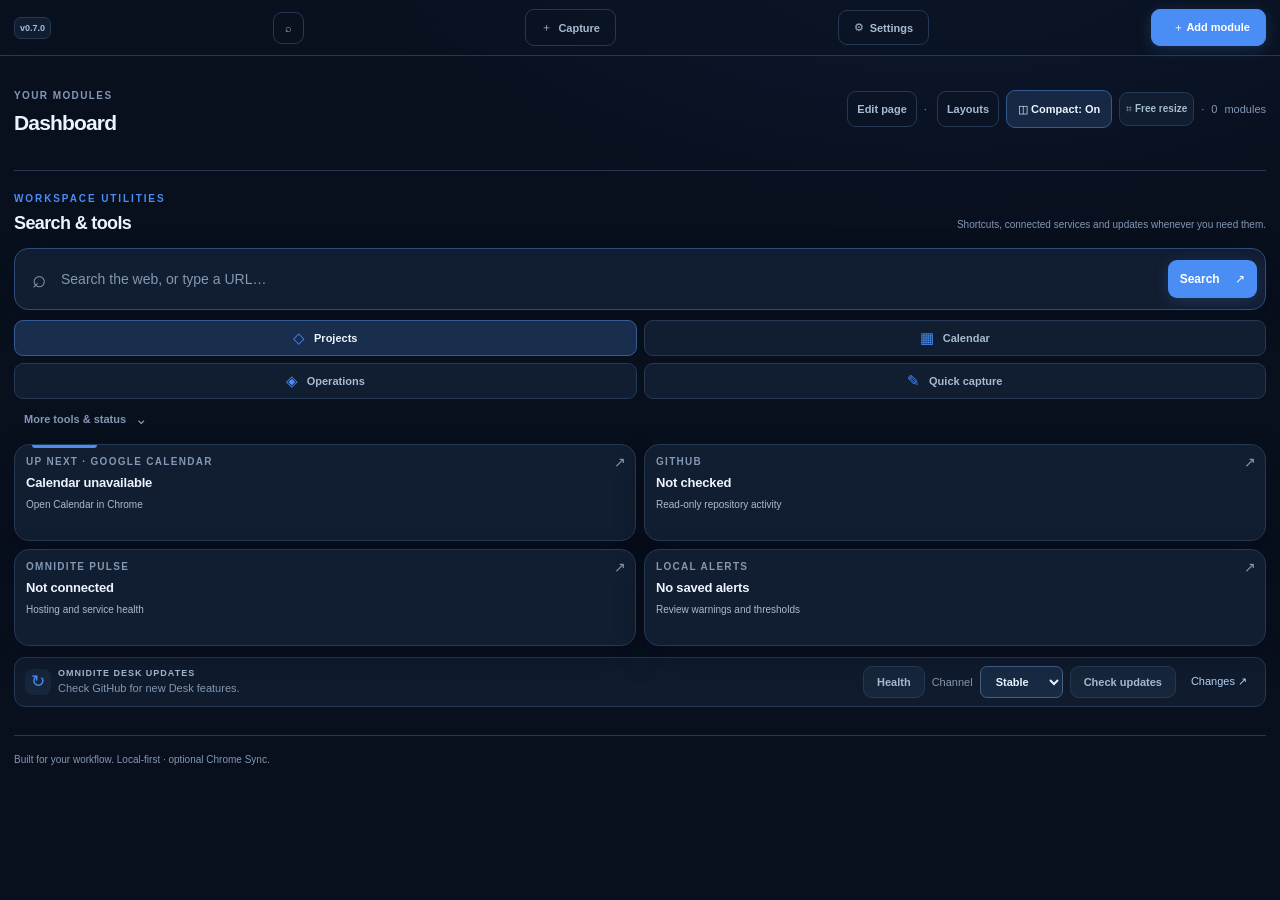
==== commit 7a6b5658: "feat(v0.7): wire alert source and extend CI" ====
--- a/sidepanel.html
+++ b/sidepanel.html
@@ -122,6 +122,7 @@
   <input id="wallpaperFolder" type="file" accept="image/*" webkitdirectory multiple hidden>
   <script src="air-quality.js" defer></script>
   <script src="desk-v07.js" defer></script>
+  <script src="desk-v07-alerts.js" defer></script>
   <script src="app.js" defer></script>
   <script src="desk-v03.js" defer></script>
   <script src="desk-v04.js" defer></script>
--- a/desk-v07.css
+++ b/desk-v07.css
@@ -17,3 +17,17 @@
 .v07-fx-value strong{font-size:20px;color:var(--accent,#93bbfd)}
 .v07-fx-value span,.v07-fx-result small{font-size:10px;color:var(--muted,#a4b5cd)}
 @media(max-width:500px){.v07-market-row{grid-template-columns:1fr}.v07-market-row>div:last-child{text-align:left}}
+
+/* V0.7 weather and haze alerts */
+.v07-alert-form{display:grid;grid-template-columns:repeat(2,minmax(0,1fr));gap:9px;margin-top:11px}
+.v07-alert-form label{display:grid;gap:5px;color:var(--muted,#b4c6da);font-size:10px;min-width:0}
+.v07-alert-form label:first-child{grid-column:1/-1}
+.v07-alert-form select{width:100%;min-width:0}
+.v07-alert-form small{font-size:9px;font-weight:400}
+.v07-alert-form button{align-self:end;min-height:36px}
+.v07-alert-output{margin-top:12px;font-size:12px}
+.v07-alert-item,.v07-alert-calm{padding:10px 12px;margin-bottom:6px;border-radius:9px;border:1px solid rgba(240,169,83,.5);background:rgba(255,193,92,.1);line-height:1.45}
+.v07-alert-item[data-stale=true]{opacity:.7;border-style:dashed}
+.v07-alert-calm{border-color:rgba(104,180,147,.3);background:rgba(80,145,115,.08)}
+.v07-alert-stamp{font-size:10px;color:var(--muted,#adc0d8);margin:8px 0}
+@media(max-width:480px){.v07-alert-form{grid-template-columns:1fr}.v07-alert-form label:first-child{grid-column:auto}}
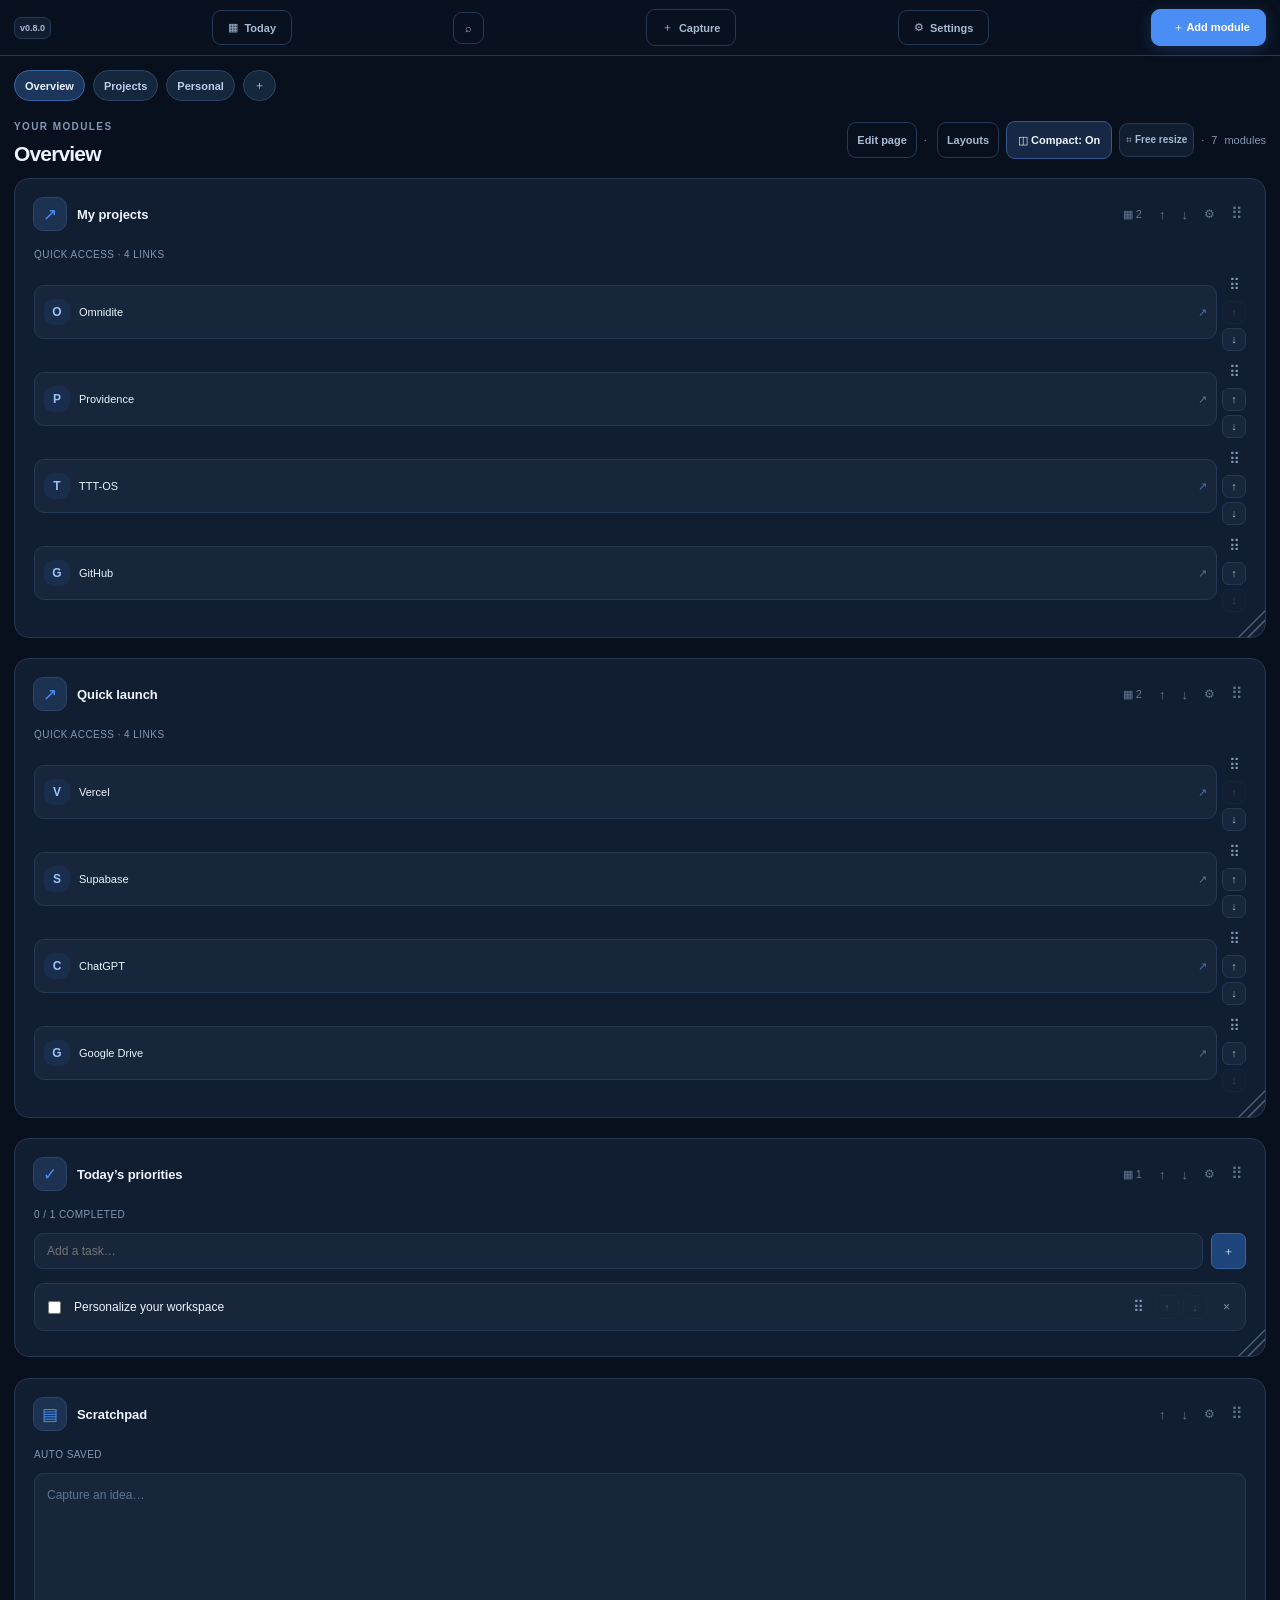
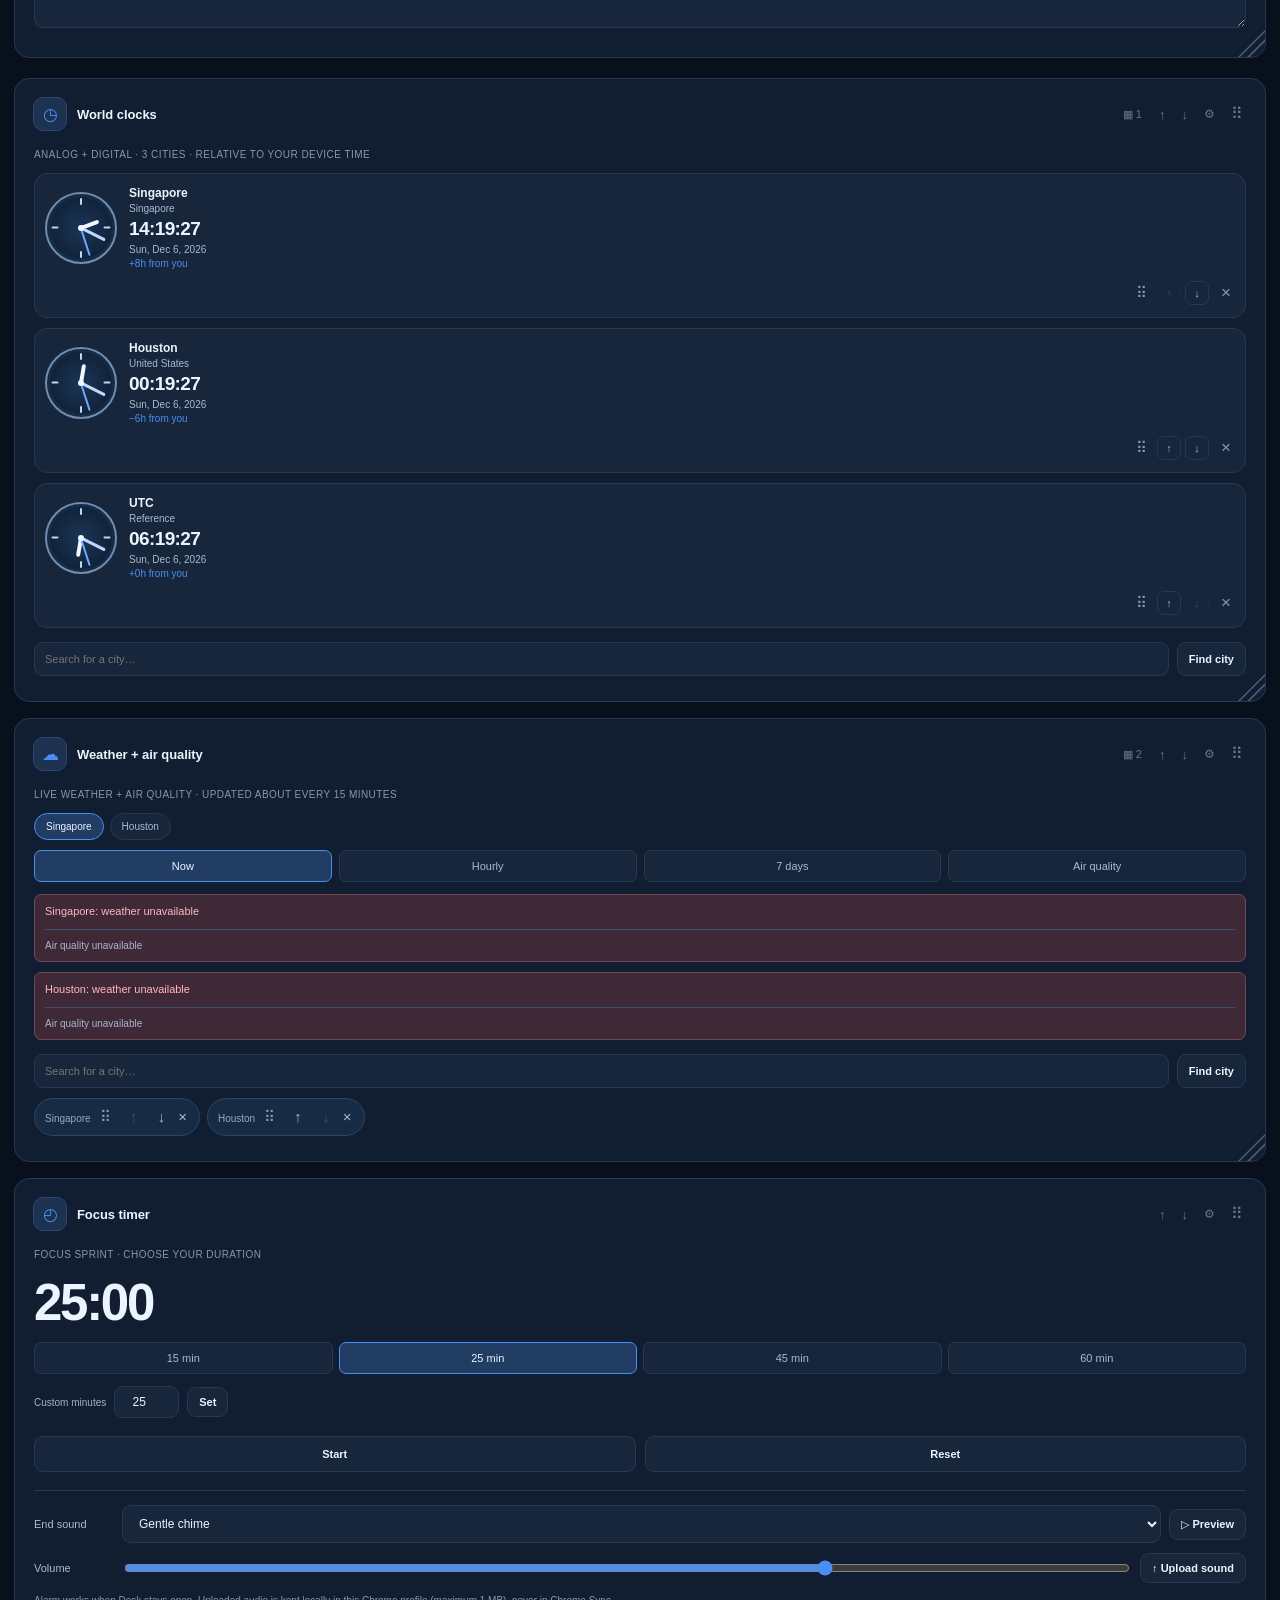
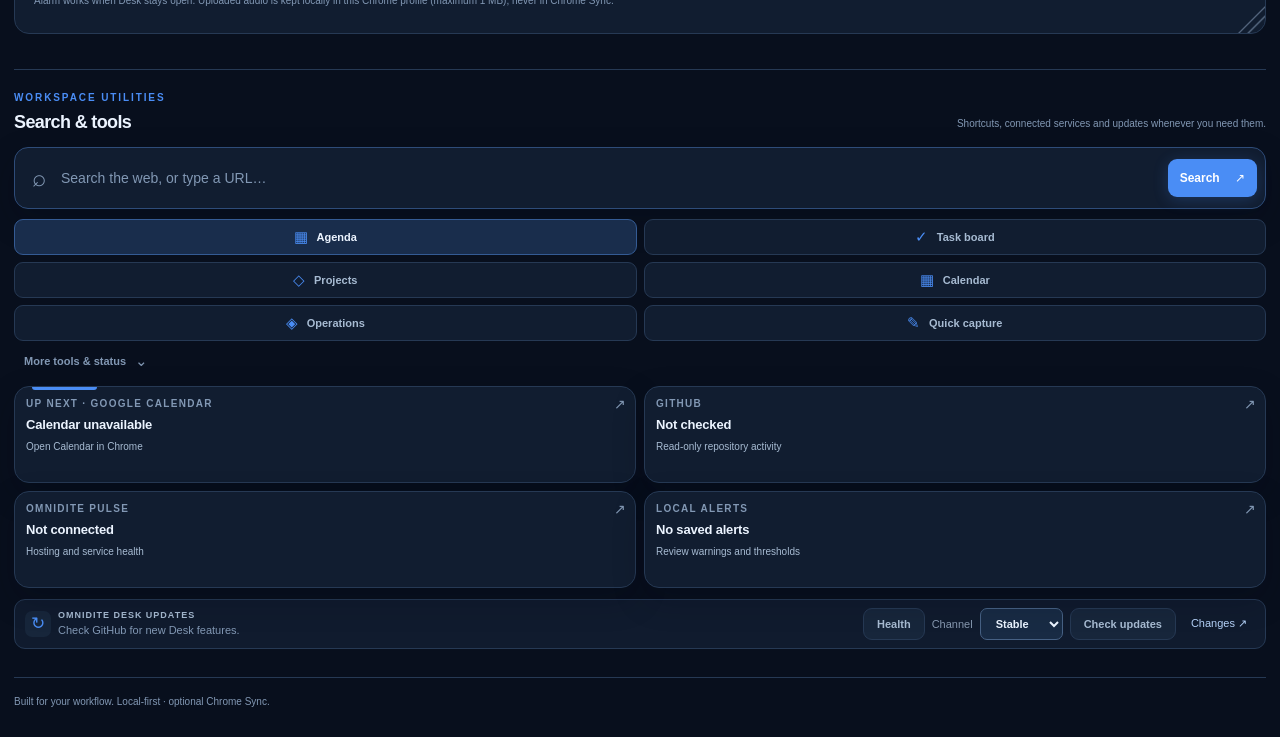
==== commit e180906e: "feat(v0.8): integrate productivity panels and bump Beta release baseline" ====
--- a/sidepanel.html
+++ b/sidepanel.html
@@ -15,6 +15,7 @@
   <link rel="stylesheet" href="desk-health.css">
   <link rel="stylesheet" href="desk-update-channels.css">
   <link rel="stylesheet" href="desk-v07.css">
+  <link rel="stylesheet" href="desk-v08.css">
 </head>
 <body class="side-mode">
   <div class="shell">
@@ -26,6 +27,10 @@
       <button class="nav-link" data-global="customize"><span>⚙</span> Customize</button>
       <button class="nav-link" data-global="backgrounds"><span>▧</span> Backgrounds</button>
       <div class="nav-heading">PRODUCTIVITY</div>
+      <button class="nav-link" data-v08="agenda"><span>▦</span> Today's agenda</button>
+      <button class="nav-link" data-v08="tasks"><span>▤</span> Project task board</button>
+      <button class="nav-link" data-v08="search"><span>⌕</span> Universal search</button>
+      <button class="nav-link" data-v08="research"><span>▣</span> Research studio</button>
       <button class="nav-link" data-v04="tasks"><span>✓</span> Task planner</button>
       <button class="nav-link" data-v04="sessions"><span>▣</span> Work sessions</button>
       <button class="nav-link" data-v04="calendar"><span>▦</span> Calendar overview</button>
@@ -48,8 +53,9 @@
       <header class="topbar">
         <div class="crumb">WORKSPACE <span>/</span> <span id="crumbPage">OVERVIEW</span></div>
         <div class="top-actions">
-          <span class="desk-version-pill" title="Installed Omnidite Desk version">v0.7.0</span>
+          <span class="desk-version-pill" title="Installed Omnidite Desk version">v0.8.0</span>
           <span id="localDate" class="top-date"></span>
+          <button type="button" class="button ghost" data-v08="agenda" title="Today's schedule and deadlines">▦ <span>Today</span></button>
           <button type="button" class="button ghost desk-top-command" data-v03="command">⌕ <span>Commands</span></button>
           <button type="button" class="button ghost desk-top-capture" data-v03="capture">＋ <span>Capture</span></button>
           <button class="button ghost" data-global="customize" aria-label="Customize dashboard">⚙ <span>Settings</span></button>
@@ -72,6 +78,8 @@
           <button type="submit">Search <span>↗</span></button>
         </form>
         <nav class="desk-quick-actions desk-primary-actions" aria-label="Primary Desk shortcuts">
+          <button type="button" class="smallbutton" data-v08="agenda"><span class="desk-action-glyph" aria-hidden="true">▦</span> Agenda</button>
+          <button type="button" class="smallbutton" data-v08="tasks"><span class="desk-action-glyph" aria-hidden="true">✓</span> Task board</button>
           <button type="button" class="smallbutton" data-v03="projects"><span class="desk-action-glyph" aria-hidden="true">◇</span> Projects</button>
           <button type="button" class="smallbutton" data-v04="calendar"><span class="desk-action-glyph" aria-hidden="true">▦</span> Calendar</button>
           <button type="button" class="smallbutton" data-v05="overview"><span class="desk-action-glyph" aria-hidden="true">◈</span> Operations</button>
@@ -110,7 +118,7 @@
         <p id="deskUpdateHelp" class="update-help" hidden>One-time setup required: from your Omnidite-Desk folder run <strong>Setup-OneClickUpdates.bat</strong>, then reload this extension. If you have not received these files yet, run <strong>Update-Desk.bat</strong> once first.</p>
 
         </section>
-        <div class="footer">Built for your workflow. Local-first · optional Chrome Sync. <span>OMNIDITE DESK · V0.7.0</span></div>
+        <div class="footer">Built for your workflow. Local-first · optional Chrome Sync. <span>OMNIDITE DESK · V0.8.0</span></div>
       </div>
     </main>
   </div>
@@ -123,9 +131,11 @@
   <script src="air-quality.js" defer></script>
   <script src="desk-v07.js" defer></script>
   <script src="desk-v07-alerts.js" defer></script>
+  <script src="desk-v07-snapshot.js" defer></script>
   <script src="app.js" defer></script>
   <script src="desk-v03.js" defer></script>
   <script src="desk-v04.js" defer></script>
+  <script src="desk-v08.js" defer></script>
   <script src="desk-v05.js" defer></script>
   <script src="desk-v052.js" defer></script>
   <script src="desk-google-calendar.js" defer></script>
--- a/desk-v07.css
+++ b/desk-v07.css
@@ -31,3 +31,21 @@
 .v07-alert-calm{border-color:rgba(104,180,147,.3);background:rgba(80,145,115,.08)}
 .v07-alert-stamp{font-size:10px;color:var(--muted,#adc0d8);margin:8px 0}
 @media(max-width:480px){.v07-alert-form{grid-template-columns:1fr}.v07-alert-form label:first-child{grid-column:auto}}
+
+/* V0.7 daily snapshot */
+.v07-snapshot-options{display:flex;align-items:end;gap:9px;margin:8px 0 15px;flex-wrap:wrap}
+.v07-snapshot-options label{display:grid;gap:4px;font-size:10px;color:var(--muted,#abbdd2)}
+.v07-snapshot-options select{min-width:112px}
+.v07-snapshot-options button{min-height:35px}
+.v07-snapshot-kpis{display:flex;flex-wrap:wrap;gap:6px;margin:10px 0}
+.v07-snapshot-kpis>span{display:flex;flex-direction:column;padding:8px 12px;gap:4px;background:rgba(102,136,177,.14);border:1px solid rgba(111,153,204,.25);border-radius:9px;font-size:10px;color:var(--muted,#aac2db);flex:1;min-width:80px}
+.v07-snapshot-kpis strong{font-size:19px;color:var(--accent,#9bbeff)}
+.v07-snapshot-section{border-top:1px solid rgba(121,156,197,.2);margin-top:14px;padding-top:12px}
+.v07-snapshot-section h3{margin:0 0 8px;font-size:12px}
+.v07-snapshot-section>small{font-size:10px;display:block;color:var(--muted,#aec0d6);margin-top:5px}
+.v07-snapshot-entry{display:flex;gap:8px;justify-content:space-between;padding:8px 0;font-size:11px;border-bottom:1px solid rgba(121,156,197,.11);min-width:0}
+.v07-snapshot-entry strong{overflow-wrap:anywhere;max-width:62%}
+.v07-snapshot-entry span{font-size:10px;color:var(--muted,#b2c3d7);text-align:right;overflow-wrap:anywhere}
+.v07-snapshot-empty{font-size:11px;color:var(--muted,#b2c3d7)}
+.v07-snapshot-weather{font-size:12px}
+.v07-snapshot-weather .air-preview{margin-top:6px}
--- a/desk-v08.css
+++ b/desk-v08.css
@@ -0,0 +1,47 @@
+/* Desk V0.8 productivity panels — uses existing dialog and theme tokens */
+.desk-v08 .modal-top{margin-bottom:16px}
+.desk-v08 .v08-toolbar{display:flex;flex-wrap:wrap;align-items:end;gap:9px;margin:12px 0}
+.v08-toolbar label{display:grid;gap:5px;font-size:11px;color:var(--muted,#b2c4d9);min-width:115px}
+.desk-v08 .v08-toolbar .modal-input{min-width:0;max-width:100%}
+.desk-v08 .v08-grow{flex:1 1 260px;min-width:0}
+.desk-v08 .v08-stats{display:grid;grid-template-columns:repeat(3,minmax(0,1fr));gap:8px}
+.v08-stats>span{display:grid;gap:4px;background:rgba(88,127,177,.12);border:1px solid rgba(126,158,195,.23);border-radius:9px;padding:11px;color:var(--muted,#aac0da);font-size:10px}
+.v08-stats strong{font-size:21px;color:var(--accent,#96bbff)}
+.v08-calendar-source{font-size:10px;color:var(--muted,#aec1d7);margin:9px 0}
+.v08-agenda-day{padding:10px 0;border-top:1px solid rgba(121,155,195,.25)}
+.v08-agenda-day h3{font-size:12px;margin:0 0 8px}
+.v08-event{display:grid;grid-template-columns:80px 1fr;gap:11px;margin:8px 0;padding:9px;background:rgba(81,128,185,.075);border-radius:8px}
+.v08-event-type{font-size:10px;text-transform:uppercase;letter-spacing:.4px;color:var(--accent,#94c2ff);font-weight:650}
+.v08-event>div{display:grid;gap:3px;min-width:0}
+.v08-event strong{font-size:12px;overflow-wrap:anywhere}
+.v08-event small{font-size:10px;color:var(--muted,#b1c4d9);overflow-wrap:anywhere}
+.v08-attention{padding:11px 13px;border:1px solid rgba(233,158,86,.46);border-radius:9px;background:rgba(213,139,81,.1);font-size:11px}
+.v08-attention p{margin:7px 0}
+.v08-task-board{display:grid;grid-template-columns:repeat(2,minmax(0,1fr));gap:12px;margin-top:10px}
+.v08-task-column{background:rgba(89,130,181,.08);border:1px solid rgba(113,158,207,.22);border-radius:10px;padding:11px;min-width:0}
+.v08-task-column h3{font-size:12px;display:flex;justify-content:space-between;margin:0 0 12px}
+.v08-task-column h3 small{font-size:11px;color:var(--muted,#a7c1d9)}
+.v08-task-card{background:rgba(89,130,181,.14);border:1px solid rgba(108,149,193,.22);border-radius:8px;margin:7px 0;padding:10px;display:grid;gap:5px}
+.v08-task-card strong{font-size:11px;overflow-wrap:anywhere}
+.v08-task-card small{font-size:10px;color:var(--muted,#b2c6dc);overflow-wrap:anywhere}
+.v08-card-actions{display:flex;align-items:center;gap:8px;flex-wrap:wrap}
+.v08-card-actions select{min-width:0;flex:1;font-size:11px}
+.v08-empty{font-size:11px;color:var(--muted,#9cb5d0)}
+.v08-search-list{display:grid;gap:5px;max-height:55vh;overflow-y:auto;margin-top:10px}
+.v08-search-result{width:100%;display:grid;grid-template-columns:80px 1fr auto;gap:10px;text-align:left;align-items:center;border:1px solid rgba(114,154,197,.25);border-radius:8px;padding:10px;background:rgba(91,136,189,.1);color:inherit}
+.v08-search-result:hover,.v08-search-result:focus-visible{border-color:var(--accent,#95bfff)}
+.v08-search-result>span{font-size:10px;font-weight:650;color:var(--accent,#94c3ff);text-transform:uppercase}
+.v08-search-result>div{min-width:0;display:grid;gap:4px}
+.v08-search-result strong{font-size:12px;overflow-wrap:anywhere}
+.v08-search-result small{font-size:10px;color:var(--muted,#afc3da);overflow-wrap:anywhere}
+.v08-list{max-height:55vh;overflow-y:auto}
+.v08-record{display:flex;gap:12px;align-items:flex-start;justify-content:space-between;padding:13px 0;border-bottom:1px solid rgba(126,161,203,.22)}
+.v08-record>div{display:grid;gap:5px;min-width:0}
+.v08-record strong{font-size:12px;overflow-wrap:anywhere}
+.v08-record small,.v08-record p,.v08-record a{font-size:10px;color:var(--muted,#b7c8db);overflow-wrap:anywhere}
+.v08-record a{color:var(--accent,#a2cbff)}
+.v08-tags{display:flex;flex-wrap:wrap;gap:5px}
+.v08-tags span{font-size:9px;border:1px solid rgba(127,163,203,.35);border-radius:999px;padding:3px 7px}
+.desk-v08 form>.modal-input,.desk-v08 form>label.label{display:block;margin-top:10px}
+.desk-v08 form>select.modal-input,.desk-v08 form>input.modal-input,.desk-v08 form>textarea.modal-input{width:100%}
+@media(max-width:640px){.v08-task-board{grid-template-columns:1fr}.v08-event{grid-template-columns:70px 1fr}.v08-search-result{grid-template-columns:67px 1fr auto}}
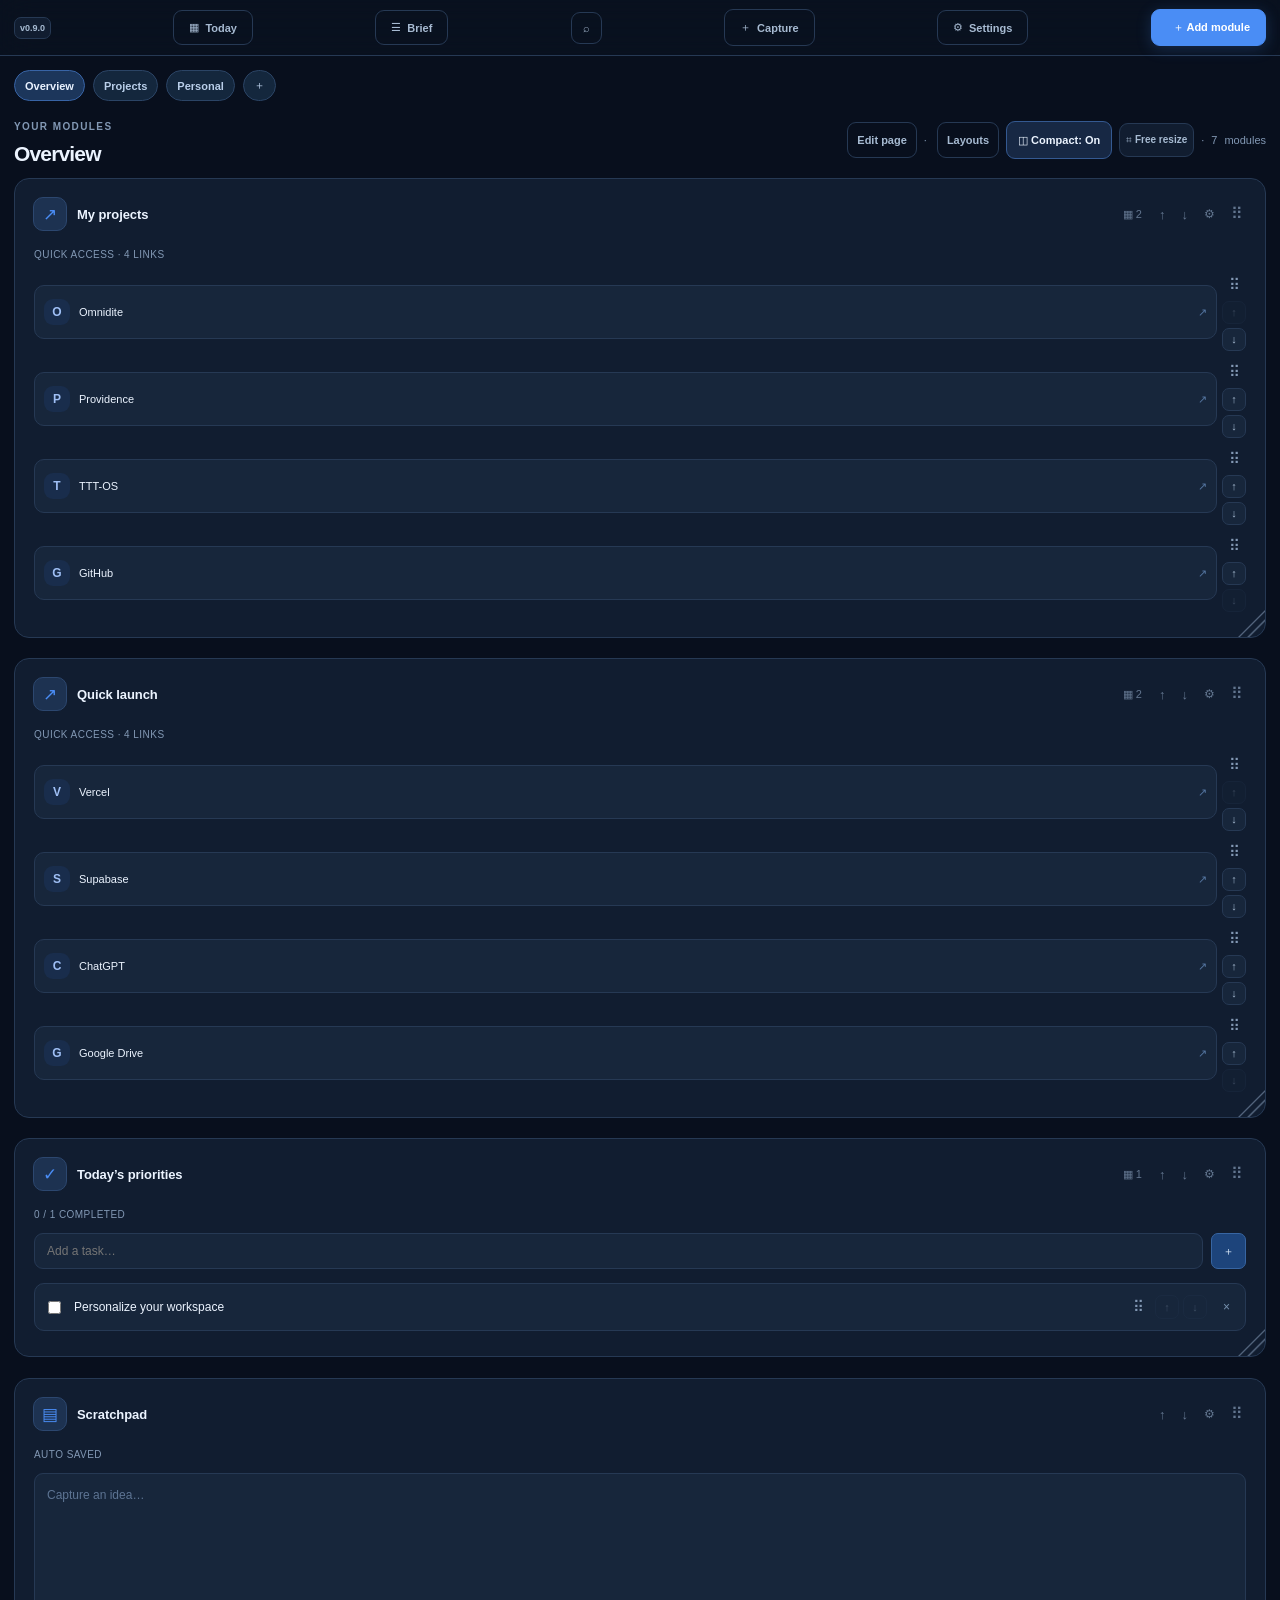
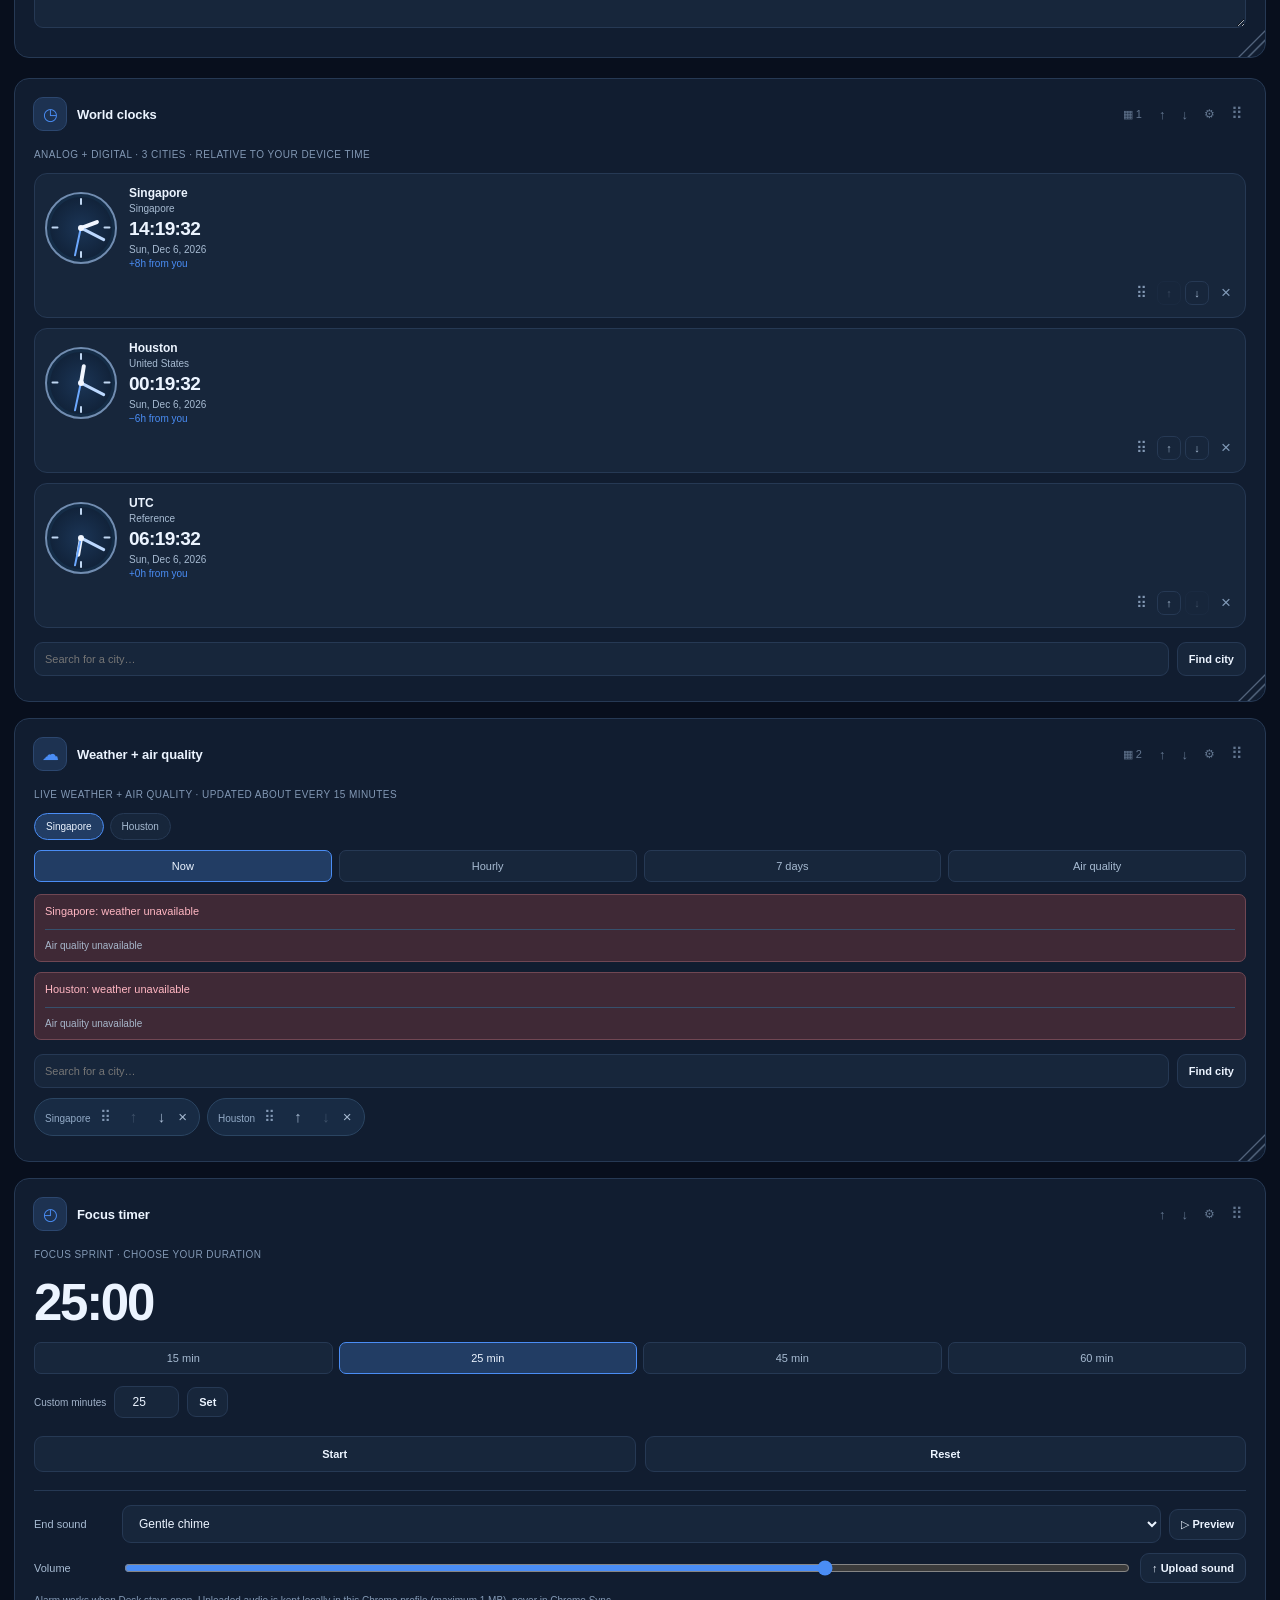
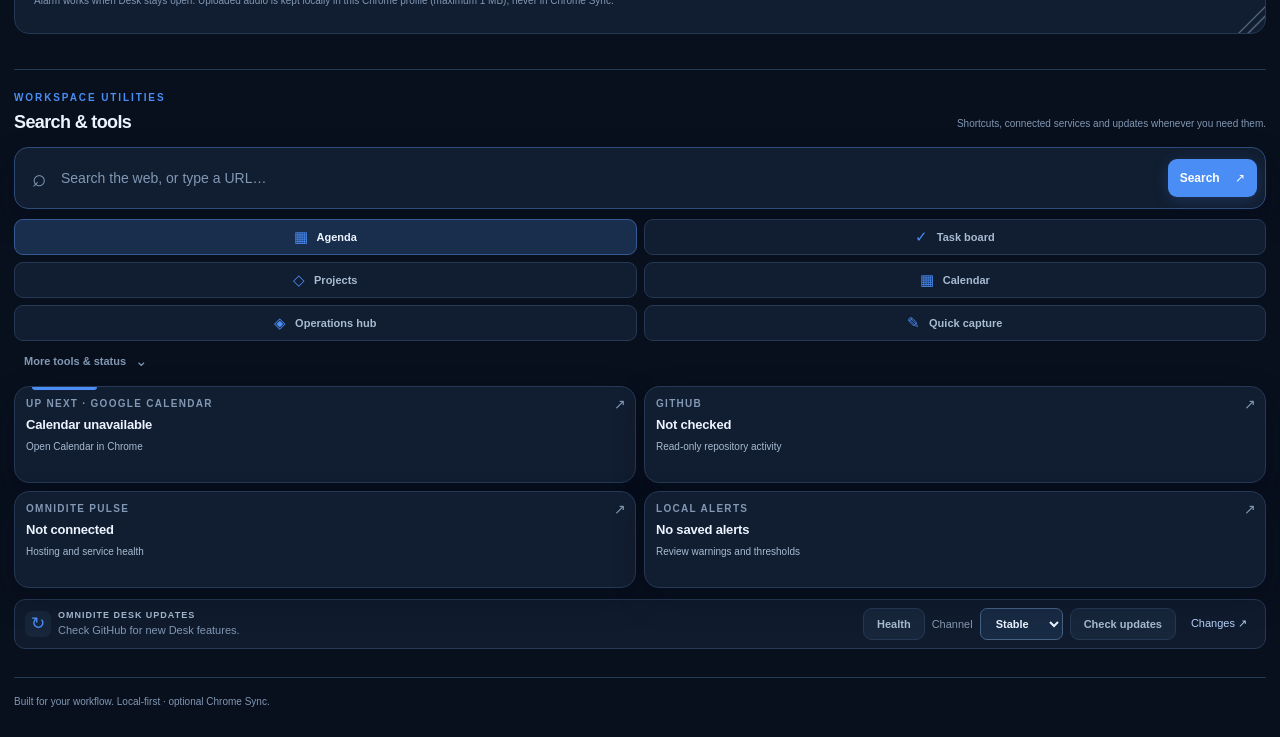
==== commit cfc974e7: "feat(v0.9): wire Operations Hub to both surfaces and Beta CI baseline" ====
--- a/sidepanel.html
+++ b/sidepanel.html
@@ -16,6 +16,7 @@
   <link rel="stylesheet" href="desk-update-channels.css">
   <link rel="stylesheet" href="desk-v07.css">
   <link rel="stylesheet" href="desk-v08.css">
+  <link rel="stylesheet" href="desk-v09.css">
 </head>
 <body class="side-mode">
   <div class="shell">
@@ -37,6 +38,10 @@
       <button class="nav-link" data-v04="content"><span>✎</span> Content planner</button>
       <button class="nav-link" data-v04="capture-tab"><span>↳</span> Capture active tab</button>
       <div class="nav-heading">OPERATIONS</div>
+      <button class="nav-link" data-v09="overview"><span>▥</span> Unified monitoring</button>
+      <button class="nav-link" data-v09="projects"><span>◇</span> Project command</button>
+      <button class="nav-link" data-v09="alerts"><span>◉</span> Alert center</button>
+      <button class="nav-link" data-v09="brief"><span>☰</span> Daily operations brief</button>
       <button class="nav-link" data-v05="overview"><span>▥</span> Systems overview</button>
       <button class="nav-link" data-v05="github"><span>⌘</span> GitHub activity</button>
       <button class="nav-link" data-v05="pulse"><span>◈</span> Omnidite Pulse</button>
@@ -53,9 +58,10 @@
       <header class="topbar">
         <div class="crumb">WORKSPACE <span>/</span> <span id="crumbPage">OVERVIEW</span></div>
         <div class="top-actions">
-          <span class="desk-version-pill" title="Installed Omnidite Desk version">v0.8.0</span>
+          <span class="desk-version-pill" title="Installed Omnidite Desk version">v0.9.0</span>
           <span id="localDate" class="top-date"></span>
           <button type="button" class="button ghost" data-v08="agenda" title="Today's schedule and deadlines">▦ <span>Today</span></button>
+          <button type="button" class="button ghost" data-v09="brief" title="Cached operations briefing">☰ <span>Brief</span></button>
           <button type="button" class="button ghost desk-top-command" data-v03="command">⌕ <span>Commands</span></button>
           <button type="button" class="button ghost desk-top-capture" data-v03="capture">＋ <span>Capture</span></button>
           <button class="button ghost" data-global="customize" aria-label="Customize dashboard">⚙ <span>Settings</span></button>
@@ -82,7 +88,7 @@
           <button type="button" class="smallbutton" data-v08="tasks"><span class="desk-action-glyph" aria-hidden="true">✓</span> Task board</button>
           <button type="button" class="smallbutton" data-v03="projects"><span class="desk-action-glyph" aria-hidden="true">◇</span> Projects</button>
           <button type="button" class="smallbutton" data-v04="calendar"><span class="desk-action-glyph" aria-hidden="true">▦</span> Calendar</button>
-          <button type="button" class="smallbutton" data-v05="overview"><span class="desk-action-glyph" aria-hidden="true">◈</span> Operations</button>
+          <button type="button" class="smallbutton" data-v09="overview"><span class="desk-action-glyph" aria-hidden="true">◈</span> Operations hub</button>
           <button type="button" class="smallbutton" data-v03="capture"><span class="desk-action-glyph" aria-hidden="true">✎</span> Quick capture</button>
         </nav>
         <details class="desk-tools-more">
@@ -118,7 +124,7 @@
         <p id="deskUpdateHelp" class="update-help" hidden>One-time setup required: from your Omnidite-Desk folder run <strong>Setup-OneClickUpdates.bat</strong>, then reload this extension. If you have not received these files yet, run <strong>Update-Desk.bat</strong> once first.</p>
 
         </section>
-        <div class="footer">Built for your workflow. Local-first · optional Chrome Sync. <span>OMNIDITE DESK · V0.8.0</span></div>
+        <div class="footer">Built for your workflow. Local-first · optional Chrome Sync. <span>OMNIDITE DESK · V0.9.0</span></div>
       </div>
     </main>
   </div>
@@ -137,6 +143,7 @@
   <script src="desk-v04.js" defer></script>
   <script src="desk-v08.js" defer></script>
   <script src="desk-v05.js" defer></script>
+  <script src="desk-v09.js" defer></script>
   <script src="desk-v052.js" defer></script>
   <script src="desk-google-calendar.js" defer></script>
   <script src="desk-focus-audio.js" defer></script>
--- a/desk-v09.css
+++ b/desk-v09.css
@@ -0,0 +1,52 @@
+/* V0.9 operational command center: responsive, high-density, theme-aware */
+.desk-v09{max-width:100%;min-width:0}
+.desk-v09 .modal-top{margin-bottom:15px}
+.v09-toolbar{display:flex;align-items:end;flex-wrap:wrap;gap:8px;margin:12px 0}
+.v09-toolbar>label{display:grid;gap:5px;font-size:11px;color:var(--muted,#afc1d8);min-width:125px}
+.v09-toolbar select{min-width:0}
+.v09-toolbar .v09-check{display:flex;align-items:center;flex-direction:row;gap:6px}
+.v09-kpis{display:grid;grid-template-columns:repeat(3,minmax(0,1fr));gap:8px;margin:11px 0}
+.v09-kpis span{min-width:0;padding:9px 10px;background:rgba(93,135,186,.12);border:1px solid rgba(120,161,210,.2);border-radius:8px;color:var(--muted,#b0c1d5);font-size:10px;display:grid;gap:4px}
+.v09-kpis strong{font-size:19px;font-weight:700;color:var(--accent,#99beff)}
+.v09-heading{font-size:13px;margin:18px 0 7px}
+.v09-fresh{display:block;font-size:10px;color:var(--muted,#acc0d6);margin-bottom:8px}
+.v09-fresh.is-stale{color:#f0bc80}
+.v09-provider-list{display:grid;grid-template-columns:repeat(2,minmax(0,1fr));gap:9px}
+.v09-provider,.v09-project,.v09-alert{min-width:0;background:rgba(92,131,174,.075);border:1px solid rgba(129,165,203,.24);border-radius:10px;padding:12px}
+.v09-provider-head{display:flex;justify-content:space-between;gap:10px;align-items:center;font-size:12px}
+.v09-provider-head strong{overflow-wrap:anywhere}
+.v09-provider-head span{font-size:10px;border-radius:999px;padding:3px 8px;background:rgba(128,145,160,.12)}
+.v09-provider-head span[data-health=ok]{color:#83d5ac}
+.v09-provider-head span[data-health=warning]{color:#f6c27c}
+.v09-provider-head span[data-health=down]{color:#ff9090}
+.v09-metric{padding:7px 0;border-top:1px solid rgba(135,166,200,.14);margin-top:7px;display:grid;gap:5px}
+.v09-metric>div{display:flex;justify-content:space-between;gap:7px;align-items:baseline;font-size:10px}
+.v09-metric strong{font-size:11px;overflow-wrap:anywhere;text-align:right}
+.v09-metric small{color:var(--muted,#a9bfd6);font-size:9px}
+.v09-metric small[data-level=warning]{color:#f6c27c}
+.v09-metric small[data-level=critical]{color:#ff9090}
+.v09-project-list{display:grid;grid-template-columns:repeat(2,minmax(0,1fr));gap:11px}
+.v09-project-heading{display:flex;justify-content:space-between;gap:8px;align-items:flex-start}
+.v09-project-heading h3{margin:0;font-size:13px;overflow-wrap:anywhere}
+.v09-project-heading small{color:var(--muted,#b0c4d9);font-size:10px}
+.v09-project .v09-kpis strong{font-size:15px}
+.v09-project .v09-kpis{gap:5px}
+.v09-project .v09-kpis span{padding:7px;font-size:9px}
+.v09-links{display:flex;gap:9px;flex-wrap:wrap;font-size:11px}
+.v09-links a,.v09-provider a{color:var(--accent,#98c7ff);text-decoration:none}
+.v09-note{color:var(--muted,#b4c5d8);font-size:10px;line-height:1.55;overflow-wrap:anywhere}
+.v09-alert-list{display:grid;gap:8px}
+.v09-alert{display:flex;align-items:center;justify-content:space-between;gap:10px;font-size:11px}
+.v09-alert strong{font-size:12px}
+.v09-alert small{color:var(--muted,#aabfd6);font-size:10px}
+.v09-alert p{margin:6px 0}
+.v09-alert[data-health=down]{border-color:rgba(237,125,127,.5)}
+.v09-alert[data-health=warning]{border-color:rgba(233,183,114,.35)}
+.v09-brief-row{display:flex;justify-content:space-between;gap:10px;padding:9px 0;border-bottom:1px solid rgba(119,159,200,.2);font-size:11px}
+.v09-brief-row strong{overflow-wrap:anywhere}
+.v09-brief-row span{color:var(--muted,#b5c7dc);text-align:right;overflow-wrap:anywhere;max-width:60%}
+.desk-v09 form>input.modal-input,.desk-v09 form>textarea.modal-input,.desk-v09 form>select.modal-input{width:100%;box-sizing:border-box}
+.desk-v09 form>label.label{display:block;margin:12px 0 5px}
+.desk-v09 textarea.modal-input{min-height:75px}
+@media(max-width:740px){.v09-provider-list,.v09-project-list{grid-template-columns:1fr}.v09-project-heading{align-items:flex-start}}
+@media(max-width:440px){.v09-alert,.v09-brief-row{flex-direction:column;align-items:flex-start}.v09-brief-row span{text-align:left;max-width:100%}.v09-kpis{gap:5px}.v09-kpis span{padding:7px;font-size:9px}}
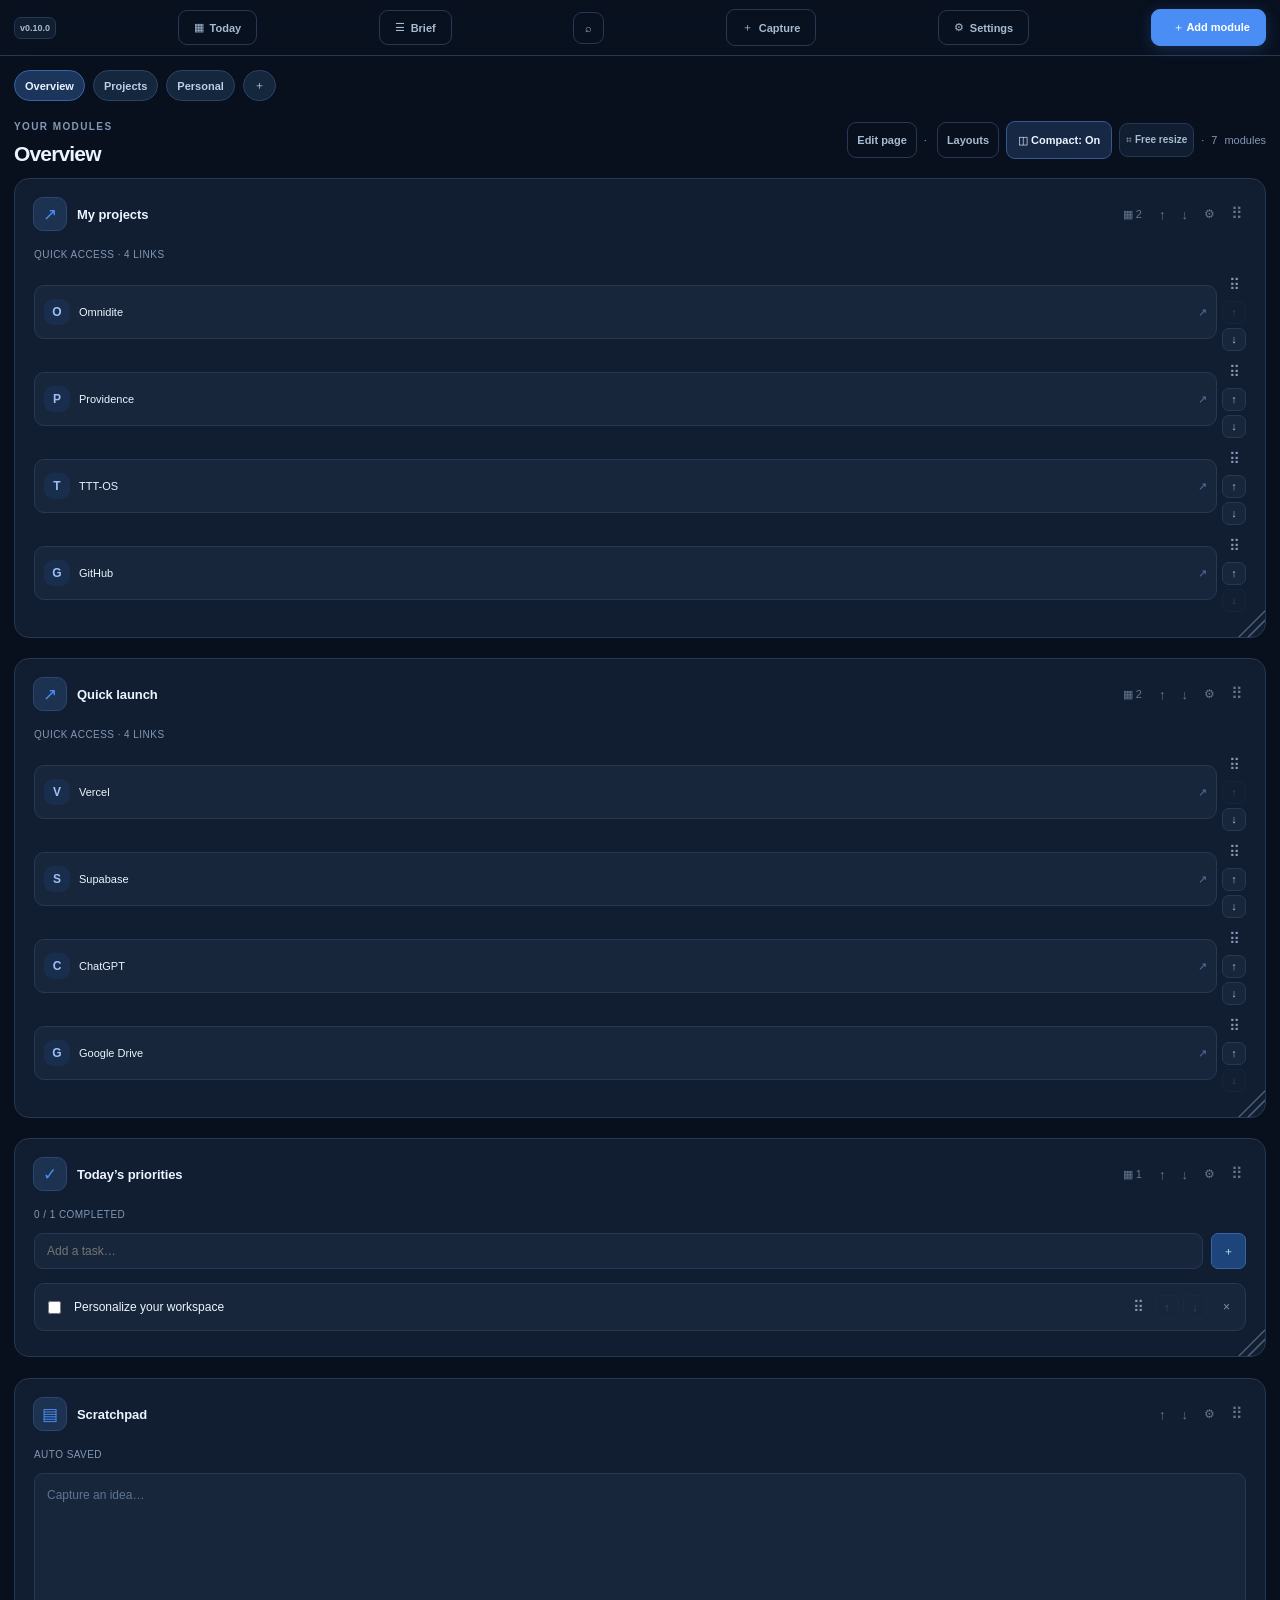
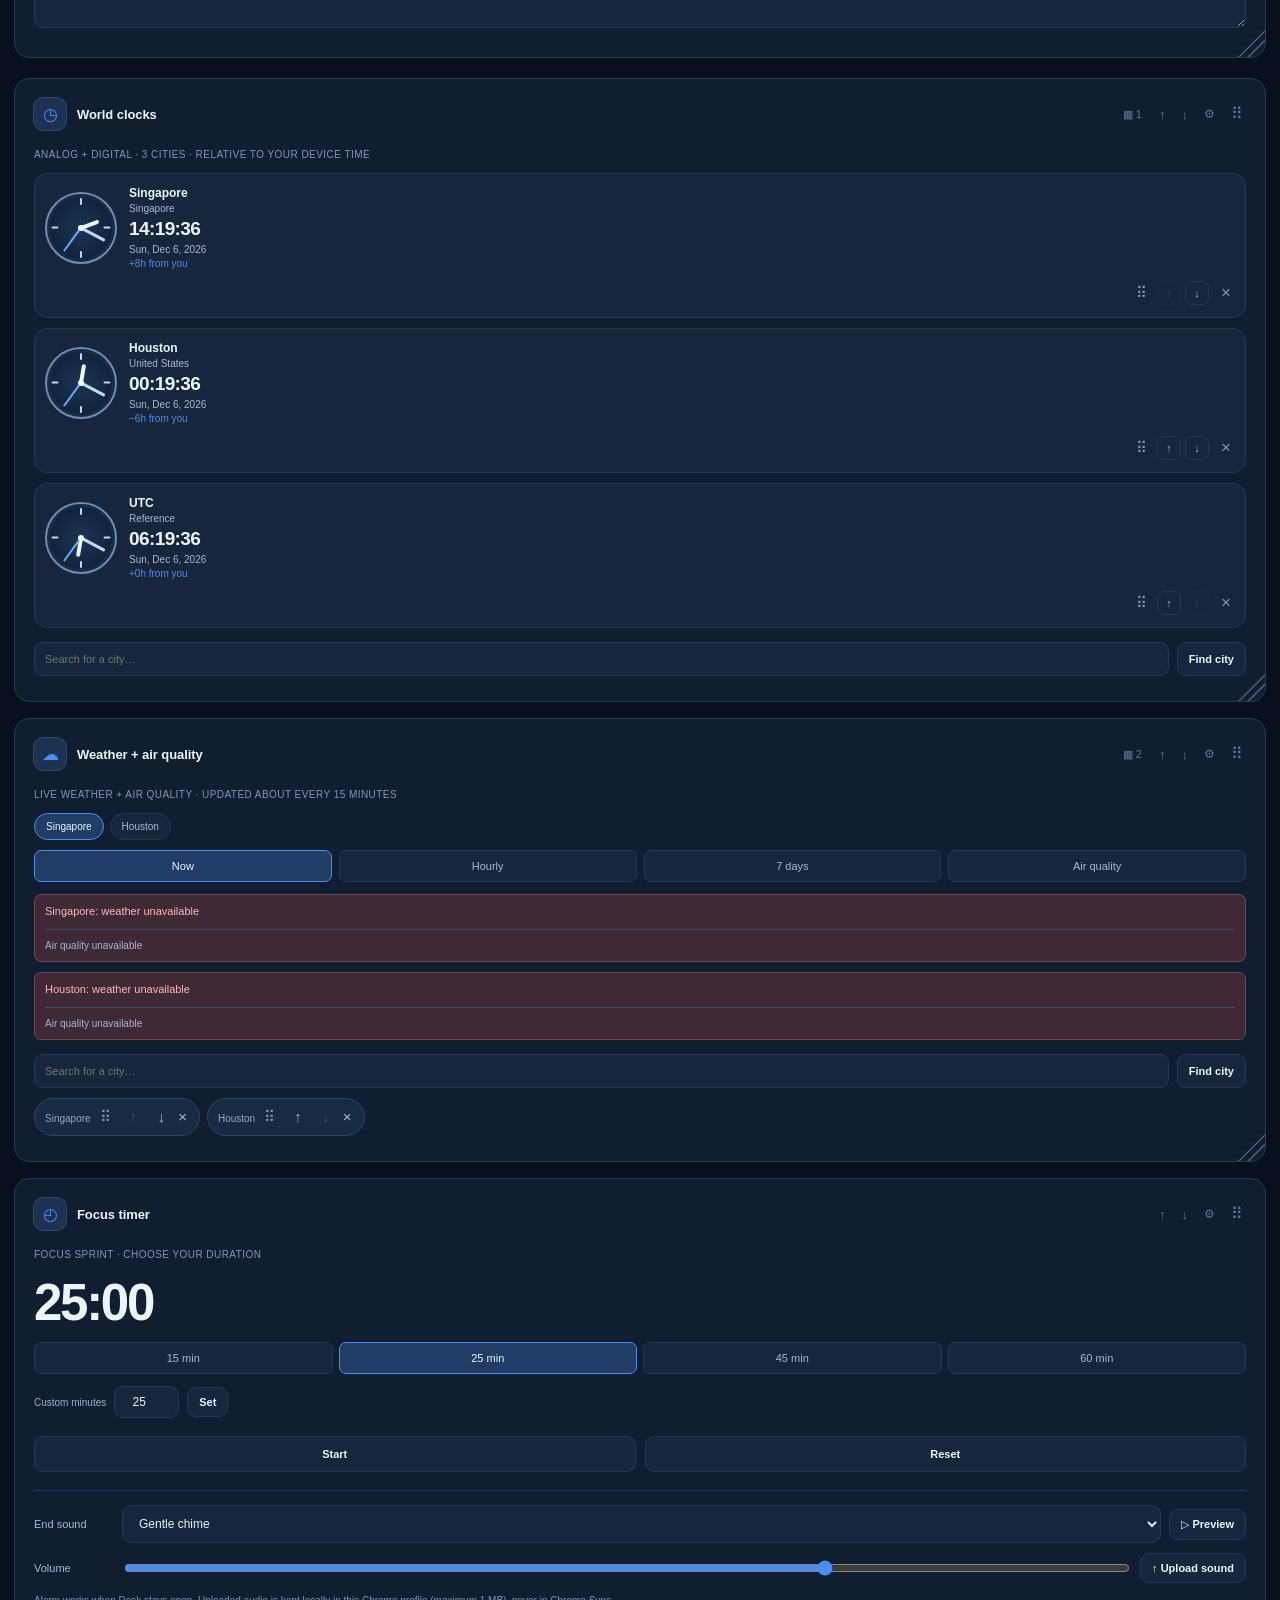
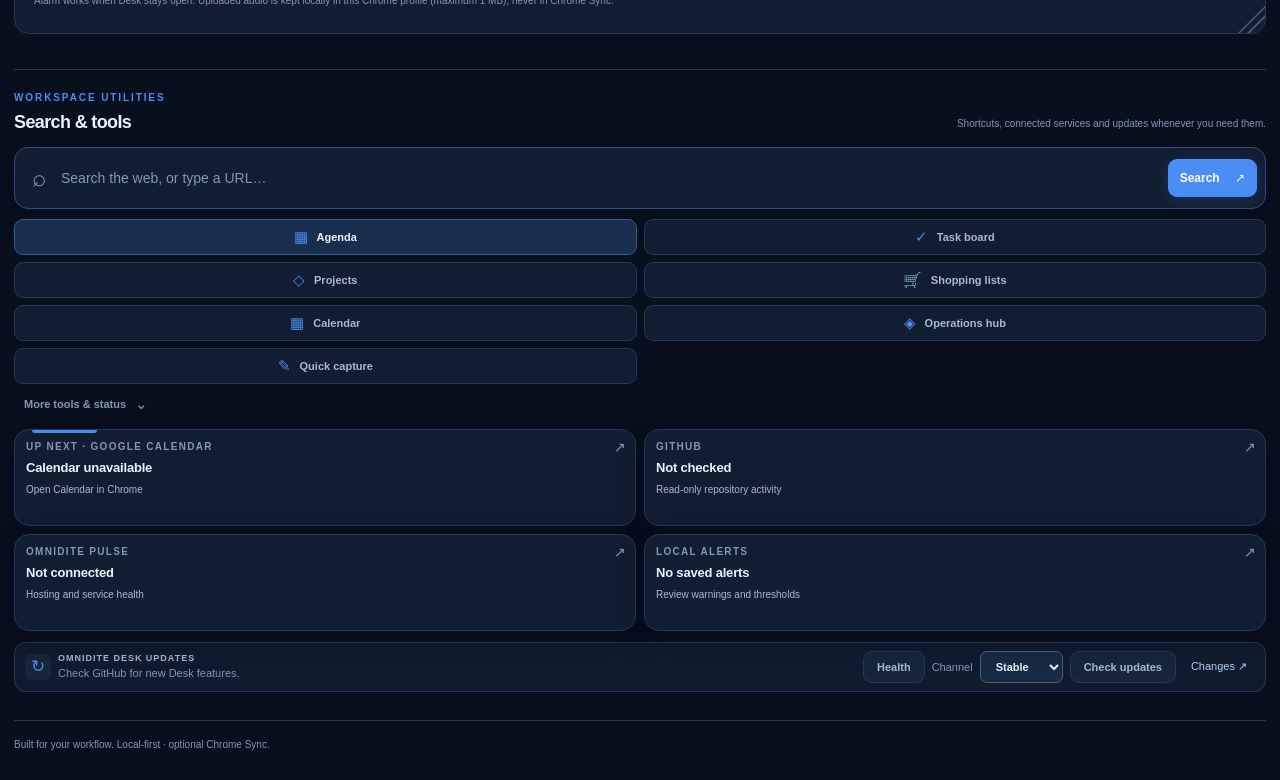
==== commit 70550976: "feat(shopping): open shopping lists from New Tab and Side Panel" ====
--- a/sidepanel.html
+++ b/sidepanel.html
@@ -17,6 +17,7 @@
   <link rel="stylesheet" href="desk-v07.css">
   <link rel="stylesheet" href="desk-v08.css">
   <link rel="stylesheet" href="desk-v09.css">
+  <link rel="stylesheet" href="desk-shopping.css">
 </head>
 <body class="side-mode">
   <div class="shell">
@@ -28,6 +29,7 @@
       <button class="nav-link" data-global="customize"><span>⚙</span> Customize</button>
       <button class="nav-link" data-global="backgrounds"><span>▧</span> Backgrounds</button>
       <div class="nav-heading">PRODUCTIVITY</div>
+      <button class="nav-link" data-shop="open"><span>🛒</span> Shopping lists</button>
       <button class="nav-link" data-v08="agenda"><span>▦</span> Today's agenda</button>
       <button class="nav-link" data-v08="tasks"><span>▤</span> Project task board</button>
       <button class="nav-link" data-v08="search"><span>⌕</span> Universal search</button>
@@ -58,7 +60,7 @@
       <header class="topbar">
         <div class="crumb">WORKSPACE <span>/</span> <span id="crumbPage">OVERVIEW</span></div>
         <div class="top-actions">
-          <span class="desk-version-pill" title="Installed Omnidite Desk version">v0.9.0</span>
+          <span class="desk-version-pill" title="Installed Omnidite Desk version">v0.10.0</span>
           <span id="localDate" class="top-date"></span>
           <button type="button" class="button ghost" data-v08="agenda" title="Today's schedule and deadlines">▦ <span>Today</span></button>
           <button type="button" class="button ghost" data-v09="brief" title="Cached operations briefing">☰ <span>Brief</span></button>
@@ -87,6 +89,7 @@
           <button type="button" class="smallbutton" data-v08="agenda"><span class="desk-action-glyph" aria-hidden="true">▦</span> Agenda</button>
           <button type="button" class="smallbutton" data-v08="tasks"><span class="desk-action-glyph" aria-hidden="true">✓</span> Task board</button>
           <button type="button" class="smallbutton" data-v03="projects"><span class="desk-action-glyph" aria-hidden="true">◇</span> Projects</button>
+          <button type="button" class="smallbutton" data-shop="open"><span class="desk-action-glyph" aria-hidden="true">🛒</span> Shopping lists</button>
           <button type="button" class="smallbutton" data-v04="calendar"><span class="desk-action-glyph" aria-hidden="true">▦</span> Calendar</button>
           <button type="button" class="smallbutton" data-v09="overview"><span class="desk-action-glyph" aria-hidden="true">◈</span> Operations hub</button>
           <button type="button" class="smallbutton" data-v03="capture"><span class="desk-action-glyph" aria-hidden="true">✎</span> Quick capture</button>
@@ -124,7 +127,7 @@
         <p id="deskUpdateHelp" class="update-help" hidden>One-time setup required: from your Omnidite-Desk folder run <strong>Setup-OneClickUpdates.bat</strong>, then reload this extension. If you have not received these files yet, run <strong>Update-Desk.bat</strong> once first.</p>
 
         </section>
-        <div class="footer">Built for your workflow. Local-first · optional Chrome Sync. <span>OMNIDITE DESK · V0.9.0</span></div>
+        <div class="footer">Built for your workflow. Local-first · optional Chrome Sync. <span>OMNIDITE DESK · V0.10.0</span></div>
       </div>
     </main>
   </div>
@@ -144,6 +147,7 @@
   <script src="desk-v08.js" defer></script>
   <script src="desk-v05.js" defer></script>
   <script src="desk-v09.js" defer></script>
+  <script src="desk-shopping.js" defer></script>
   <script src="desk-v052.js" defer></script>
   <script src="desk-google-calendar.js" defer></script>
   <script src="desk-focus-audio.js" defer></script>
--- a/desk-shopping.css
+++ b/desk-shopping.css
@@ -0,0 +1,52 @@
+/* Desk Shopping Lists V0.10 beta — desktop and compact side panel */
+#modal:has(.desk-shopping){max-width:min(1100px,calc(100vw - 28px));width:calc(100vw - 28px)}
+.desk-shopping{min-width:0}
+.desk-shopping .modal-top{margin-bottom:16px}
+.shop-toolbar{display:flex;align-items:center;flex-wrap:wrap;gap:8px;margin:12px 0 17px}
+.shop-hint,.shop-help{font-size:11px;line-height:1.6;color:var(--muted,#a9bed8)}
+.shop-hint{margin-left:auto}
+.shop-help{padding:8px 0;margin:10px 0 0}
+.shop-list-grid{display:grid;grid-template-columns:repeat(auto-fit,minmax(230px,1fr));gap:12px}
+.shop-list-card{padding:16px;background:rgba(95,135,183,.11);border:1px solid rgba(129,165,203,.25);border-radius:12px;min-width:0}
+.shop-list-card h3{font-size:14px;line-height:1.35;margin:9px 0 11px;overflow-wrap:anywhere}
+.shop-list-card p{font-size:11px;color:var(--muted,#a6c0d9);line-height:1.5;margin:7px 0}
+.shop-list-card p strong{color:inherit}
+.shop-stat{font-size:20px;letter-spacing:-.5px;color:var(--accent,#8cbaff);font-weight:750}
+.shop-category{font-size:10px;letter-spacing:.4px;color:var(--muted,#a8bfd9);text-transform:uppercase}
+.shop-empty{padding:27px 15px;text-align:center;border:1px dashed rgba(130,168,207,.36);border-radius:11px;font-size:12px;color:var(--muted,#a9bed8)}
+.shop-empty p{margin-bottom:0}
+.shop-two,.shop-three{display:grid;grid-template-columns:repeat(2,minmax(0,1fr));gap:12px;margin-top:12px}
+.shop-three{grid-template-columns:repeat(3,minmax(0,1fr))}
+.shop-two>label,.shop-three>label{display:flex;flex-direction:column;gap:6px;color:var(--muted,#a9bed8);font-size:11px;min-width:0}
+.desk-shopping textarea.modal-input{width:100%;min-height:66px;resize:vertical}
+.shop-check{display:flex;align-items:center;gap:8px;font-size:12px;margin-top:16px;color:var(--muted,#a9bfd8)}
+.shop-danger{border-color:#8c4b59!important;color:#ffb7bc!important}
+.shop-kpis{display:grid;grid-template-columns:repeat(3,minmax(0,1fr));gap:10px;margin:16px 0}
+.shop-kpis>div{min-width:0;padding:13px;background:rgba(98,142,191,.1);border:1px solid rgba(122,165,207,.23);border-radius:9px;display:grid;gap:7px}
+.shop-kpis small{font-size:10px;color:var(--muted,#9eb5d2)}
+.shop-kpis strong{font-variant-numeric:tabular-nums;font-size:18px;color:var(--accent,#8ebfff);overflow-wrap:anywhere}
+.shop-target{font-size:11px;color:#91d5b6}
+.shop-search{display:flex;align-items:center;gap:10px;flex-wrap:wrap;font-size:11px;color:var(--muted,#9aacc6);margin:13px 0}
+.shop-search input{flex:1;min-width:150px}
+.shop-table-wrap{width:100%;overflow-x:auto;max-height:52vh;overflow-y:auto;border:1px solid rgba(116,150,187,.23);border-radius:9px}
+.shop-table{width:100%;border-collapse:collapse;min-width:760px;font-size:11px;font-variant-numeric:tabular-nums}
+.shop-table th{text-align:left;color:var(--muted,#a9c0d8);font-size:10px;letter-spacing:.4px;font-weight:700;position:sticky;top:0;z-index:1;background:#18263b}
+.shop-table td,.shop-table th{padding:10px 9px;border-bottom:1px solid rgba(122,165,207,.17);vertical-align:top}
+.shop-table td{color:var(--light,#e8eefb)}
+.shop-table td:nth-child(2){min-width:180px}
+.shop-table td strong{display:block;font-weight:600;overflow-wrap:anywhere}
+.shop-table td small{display:block;margin-top:5px;font-size:10px;color:var(--muted,#abc0d8);overflow-wrap:anywhere}
+.shop-table td a{color:var(--accent,#94bbff);text-decoration:none}
+.shop-table td .shop-met{color:#81d9b1}
+.shop-bought td{opacity:.67}
+.shop-bought td:nth-child(2)>strong{text-decoration:line-through}
+.shop-actions{display:flex;gap:4px;flex-wrap:wrap;min-width:150px}
+.shop-table .smallbutton{padding:5px 7px;font-size:10px;white-space:nowrap}
+.shop-table tr[hidden]{display:none}
+.shop-inline{display:flex;gap:8px;flex-wrap:wrap}
+.shop-inline input{flex:1}
+.shop-history{padding:0;list-style:none;margin:13px 0;display:grid;gap:8px;max-height:220px;overflow:auto}
+.shop-history li{padding:9px 12px;border:1px solid rgba(122,165,207,.23);border-radius:8px;display:flex;justify-content:space-between;align-items:center;gap:8px;font-size:11px}
+.shop-history strong{font-size:12px}
+.shop-history small{color:var(--muted,#a9bed8)}
+@media(max-width:560px){.shop-two,.shop-three{grid-template-columns:1fr}.shop-kpis{gap:5px}.shop-kpis>div{padding:8px}.shop-kpis strong{font-size:13px}.shop-list-grid{grid-template-columns:1fr}.shop-hint{margin-left:0}.shop-history li{flex-wrap:wrap}.desk-shopping .modal-pad{padding:15px}}
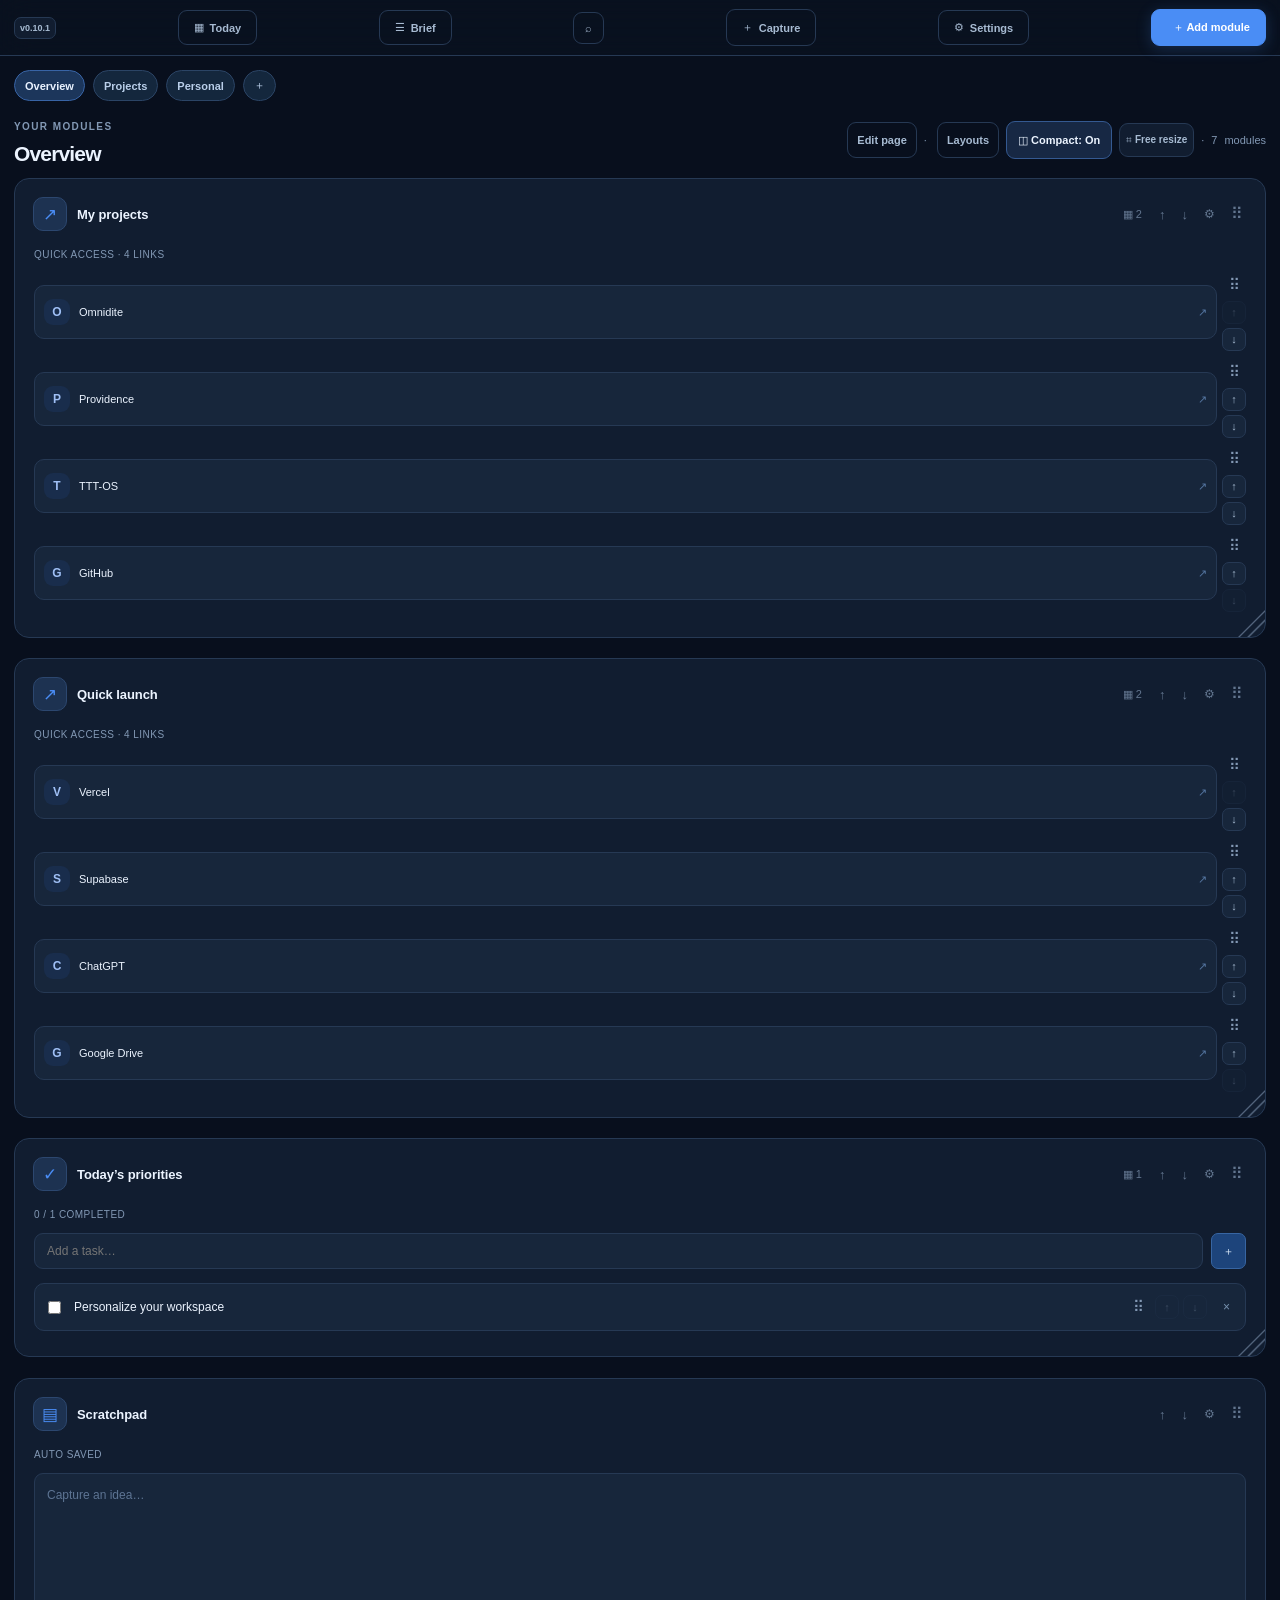
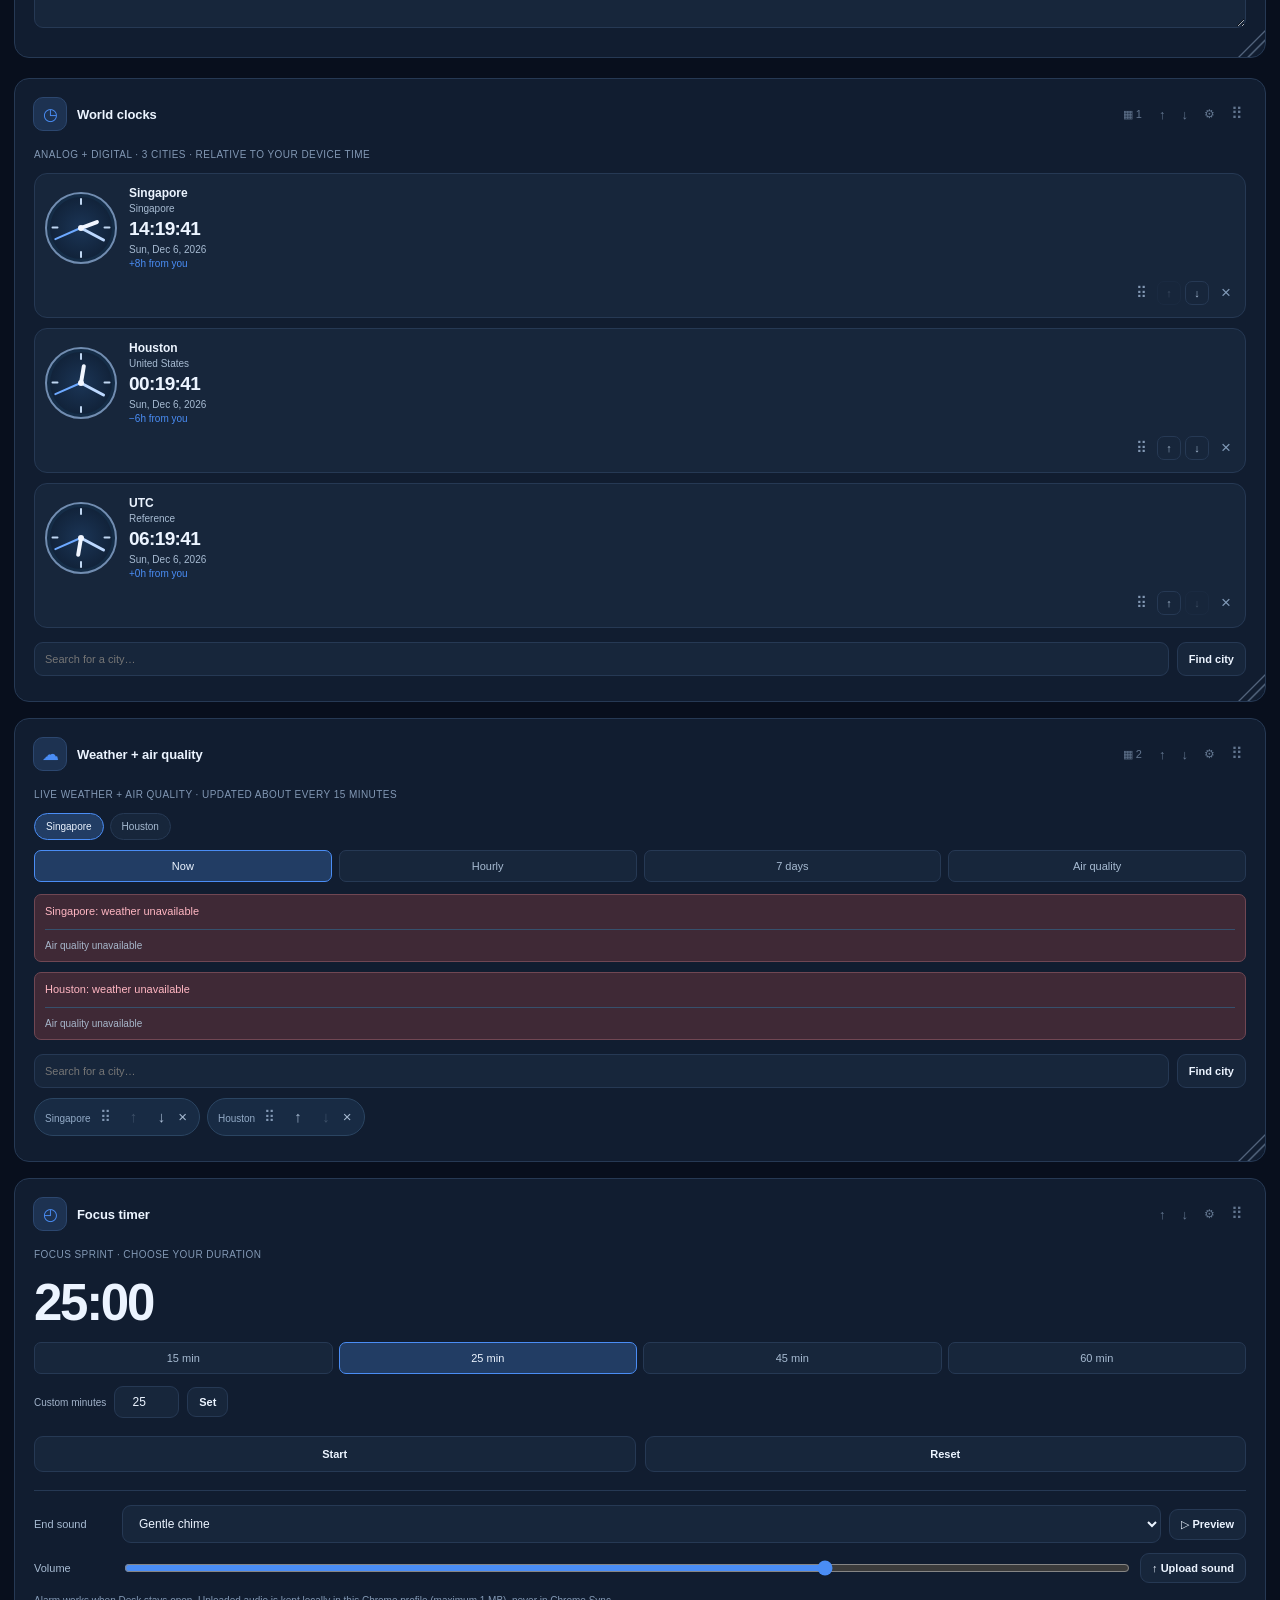
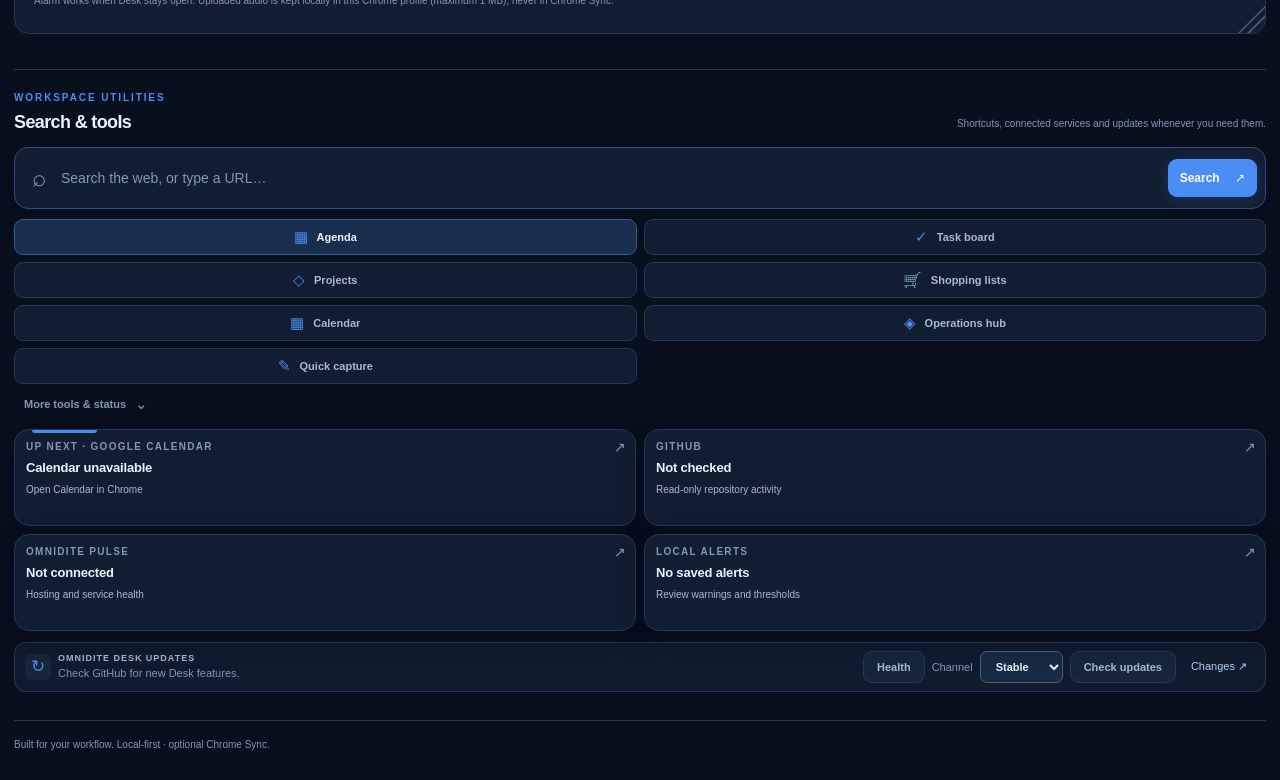
==== commit fd3ee0c3: "chore(release): bump shopping widget update to V0.10.1 Beta" ====
--- a/sidepanel.html
+++ b/sidepanel.html
@@ -60,7 +60,7 @@
       <header class="topbar">
         <div class="crumb">WORKSPACE <span>/</span> <span id="crumbPage">OVERVIEW</span></div>
         <div class="top-actions">
-          <span class="desk-version-pill" title="Installed Omnidite Desk version">v0.10.0</span>
+          <span class="desk-version-pill" title="Installed Omnidite Desk version">v0.10.1</span>
           <span id="localDate" class="top-date"></span>
           <button type="button" class="button ghost" data-v08="agenda" title="Today's schedule and deadlines">▦ <span>Today</span></button>
           <button type="button" class="button ghost" data-v09="brief" title="Cached operations briefing">☰ <span>Brief</span></button>
@@ -127,7 +127,7 @@
         <p id="deskUpdateHelp" class="update-help" hidden>One-time setup required: from your Omnidite-Desk folder run <strong>Setup-OneClickUpdates.bat</strong>, then reload this extension. If you have not received these files yet, run <strong>Update-Desk.bat</strong> once first.</p>
 
         </section>
-        <div class="footer">Built for your workflow. Local-first · optional Chrome Sync. <span>OMNIDITE DESK · V0.10.0</span></div>
+        <div class="footer">Built for your workflow. Local-first · optional Chrome Sync. <span>OMNIDITE DESK · V0.10.1</span></div>
       </div>
     </main>
   </div>
--- a/desk-shopping.css
+++ b/desk-shopping.css
@@ -20,7 +20,7 @@
 .shop-two>label,.shop-three>label{display:flex;flex-direction:column;gap:6px;color:var(--muted,#a9bed8);font-size:11px;min-width:0}
 .desk-shopping textarea.modal-input{width:100%;min-height:66px;resize:vertical}
 .shop-check{display:flex;align-items:center;gap:8px;font-size:12px;margin-top:16px;color:var(--muted,#a9bfd8)}
-.shop-danger{border-color:#8c4b59!important;color:#ffb7bc!important}
+.desk-shopping [data-danger]{border-color:#8c4b59!important;color:#ffb7bc!important}
 .shop-kpis{display:grid;grid-template-columns:repeat(3,minmax(0,1fr));gap:10px;margin:16px 0}
 .shop-kpis>div{min-width:0;padding:13px;background:rgba(98,142,191,.1);border:1px solid rgba(122,165,207,.23);border-radius:9px;display:grid;gap:7px}
 .shop-kpis small{font-size:10px;color:var(--muted,#9eb5d2)}
@@ -49,4 +49,26 @@
 .shop-history li{padding:9px 12px;border:1px solid rgba(122,165,207,.23);border-radius:8px;display:flex;justify-content:space-between;align-items:center;gap:8px;font-size:11px}
 .shop-history strong{font-size:12px}
 .shop-history small{color:var(--muted,#a9bed8)}
-@media(max-width:560px){.shop-two,.shop-three{grid-template-columns:1fr}.shop-kpis{gap:5px}.shop-kpis>div{padding:8px}.shop-kpis strong{font-size:13px}.shop-list-grid{grid-template-columns:1fr}.shop-hint{margin-left:0}.shop-history li{flex-wrap:wrap}.desk-shopping .modal-pad{padding:15px}}
+@media(max-width:560px){.shop-two,.shop-three{grid-template-columns:1fr}.shop-kpis{gap:5px}.shop-kpis>div{padding:8px}.shop-kpis strong{font-size:13px}.shop-list-grid{grid-template-columns:1fr}.shop-hint{margin-left:0}.shop-history li{flex-wrap:wrap}.desk-shopping{padding:15px}}
+
+
+/* Optional dashboard shopping widget — inherits Desk theme, respects resize and Side Panel */
+.shop-widget{display:grid;gap:10px;min-width:0}
+.shop-widget .module-sub{margin:2px 0 4px;line-height:1.4}
+.shop-widget-list{display:flex;align-items:center;justify-content:space-between;gap:10px;padding:10px 11px;text-align:left;border:1px solid rgba(135,166,200,.25);background:rgba(95,135,183,.09);color:inherit;border-radius:9px;min-width:0}
+.shop-widget-list:hover{background:rgba(95,135,183,.22);border-color:var(--accent,#83aaff)}
+.shop-widget-label{display:grid;gap:4px;min-width:0;flex:1}
+.shop-widget-label strong{font-size:11px;overflow-wrap:anywhere}
+.shop-widget-label small,.shop-widget-muted{font-size:10px;color:var(--muted,#aabdd7);line-height:1.5}
+.shop-widget-price{font-weight:720;font-size:12px;color:var(--accent,#8dbaff);white-space:nowrap;font-variant-numeric:tabular-nums}
+.shop-widget-total{display:grid;gap:6px;padding:10px;background:rgba(93,135,186,.1);border:1px solid rgba(120,161,210,.2);border-radius:9px}
+.shop-widget-total small{font-size:10px;color:var(--muted,#aabdd7)}
+.shop-widget-total strong{font-size:clamp(18px,2vw,24px);overflow-wrap:anywhere;color:var(--accent,#8dbaff);font-variant-numeric:tabular-nums}
+.shop-widget-muted{margin:0}
+.shop-widget-items{display:grid;gap:0}
+.shop-widget-item{display:flex;align-items:baseline;justify-content:space-between;gap:9px;padding:8px 0;border-bottom:1px solid rgba(125,165,207,.18);font-size:11px;min-width:0}
+.shop-widget-item span{overflow-wrap:anywhere;min-width:0}
+.shop-widget-item small{font-size:10px;white-space:nowrap;color:var(--muted,#aabdd7)}
+.shop-widget-actions{display:flex;gap:8px;flex-wrap:wrap;margin-top:5px}
+.shop-widget-actions button{flex:1;white-space:nowrap;min-width:100px}
+body.side-mode .shop-widget-total strong{font-size:18px}
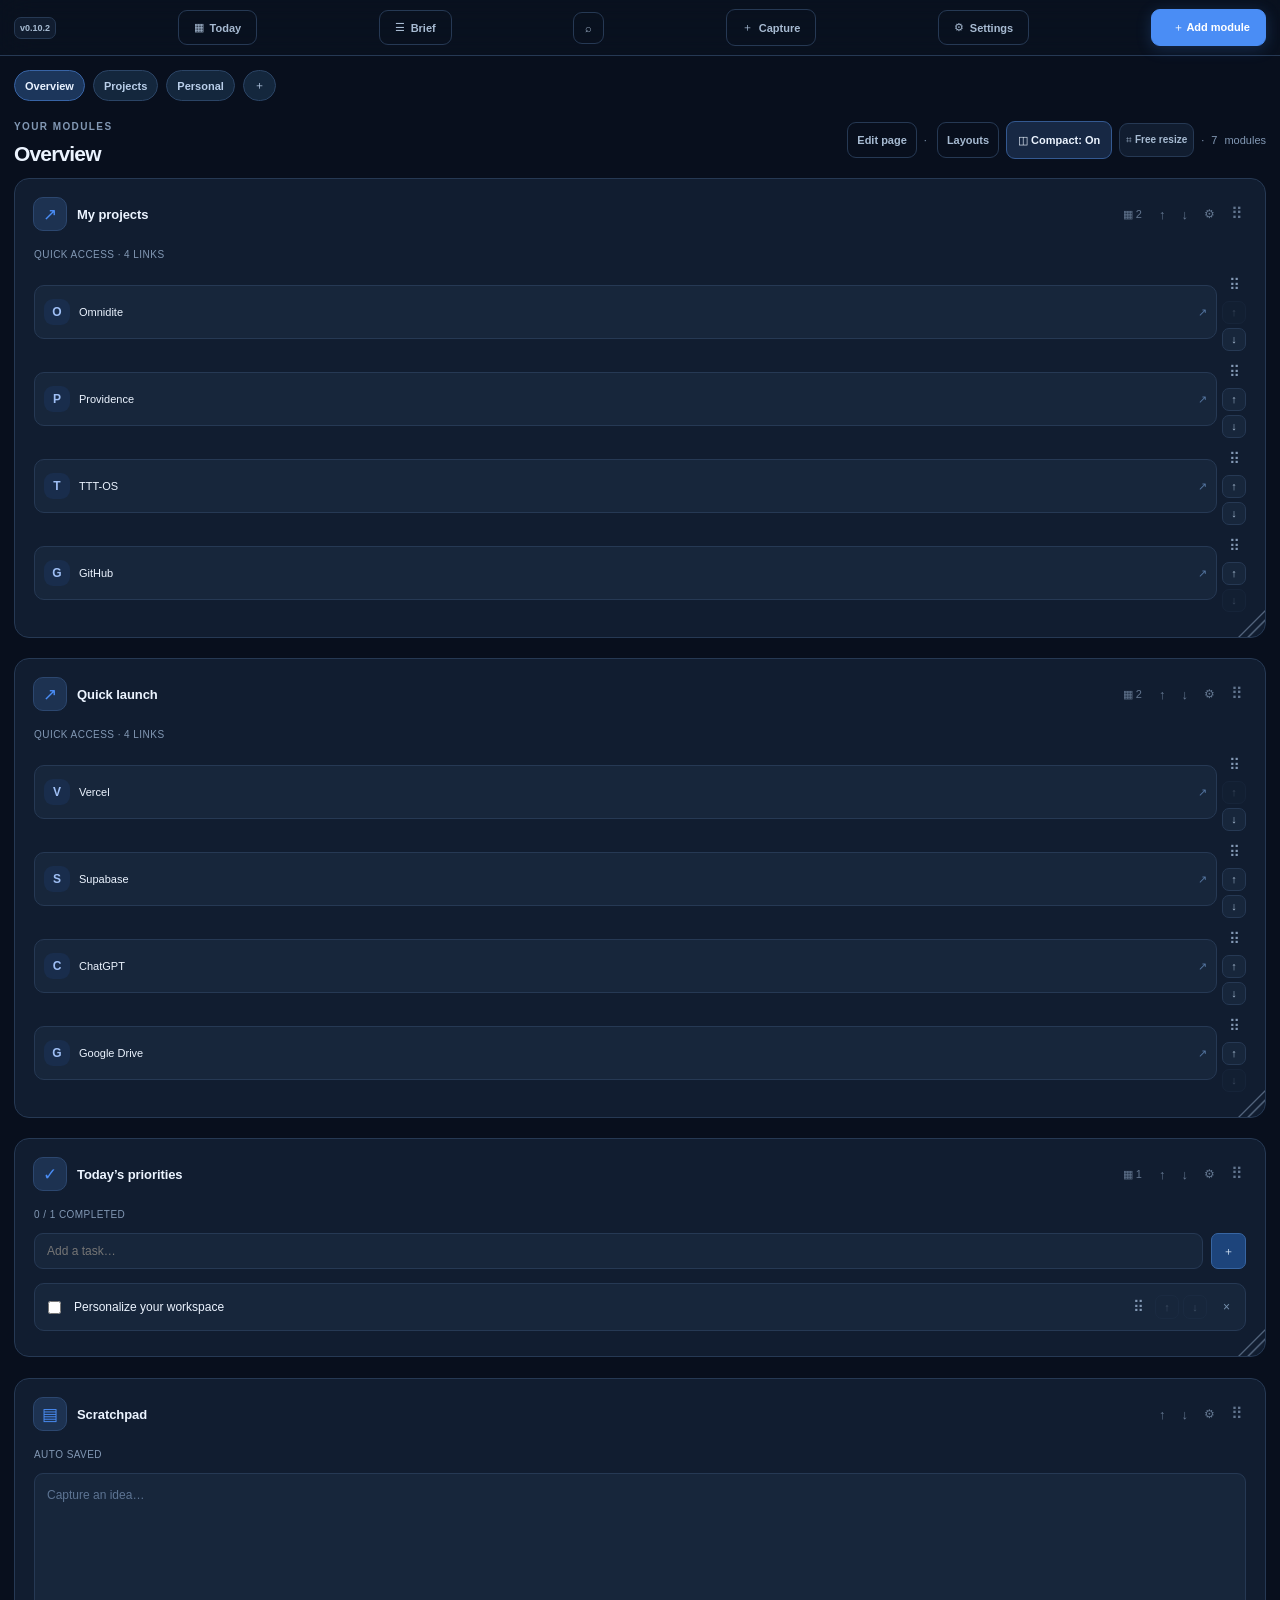
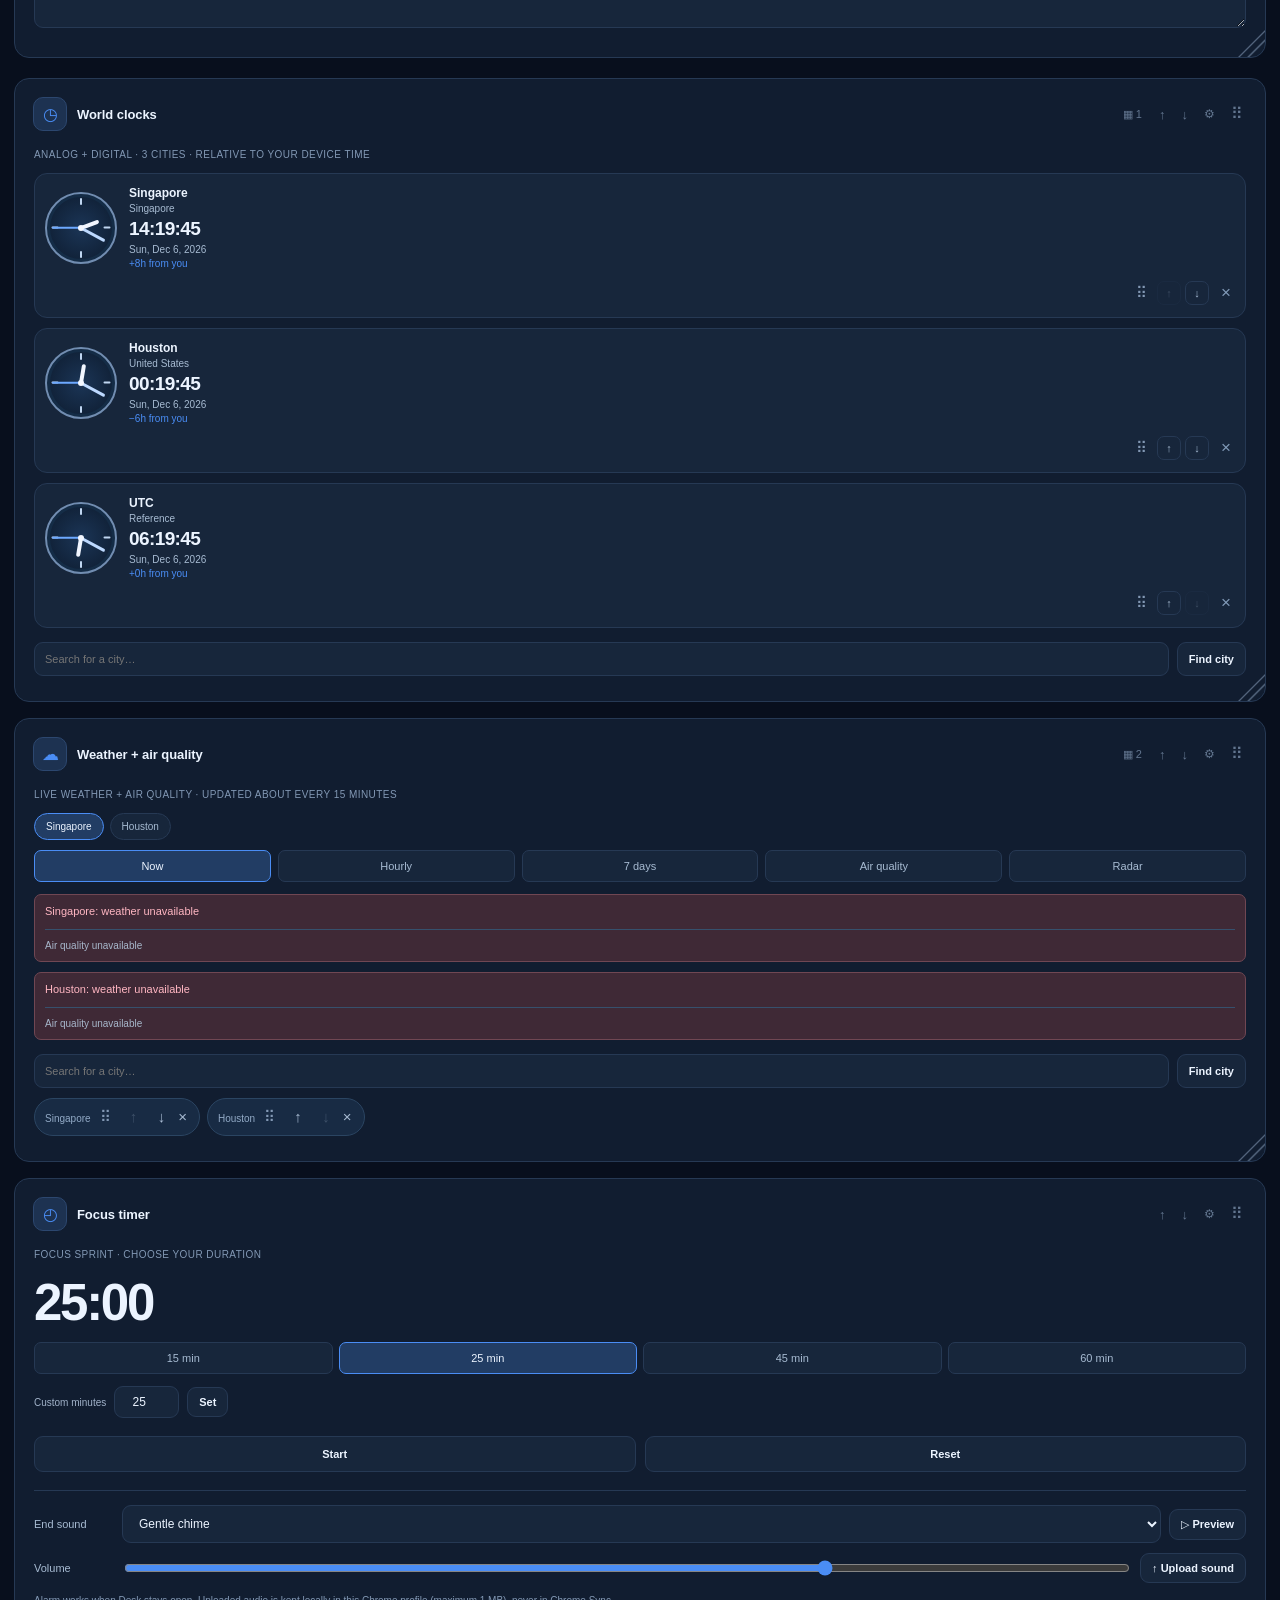
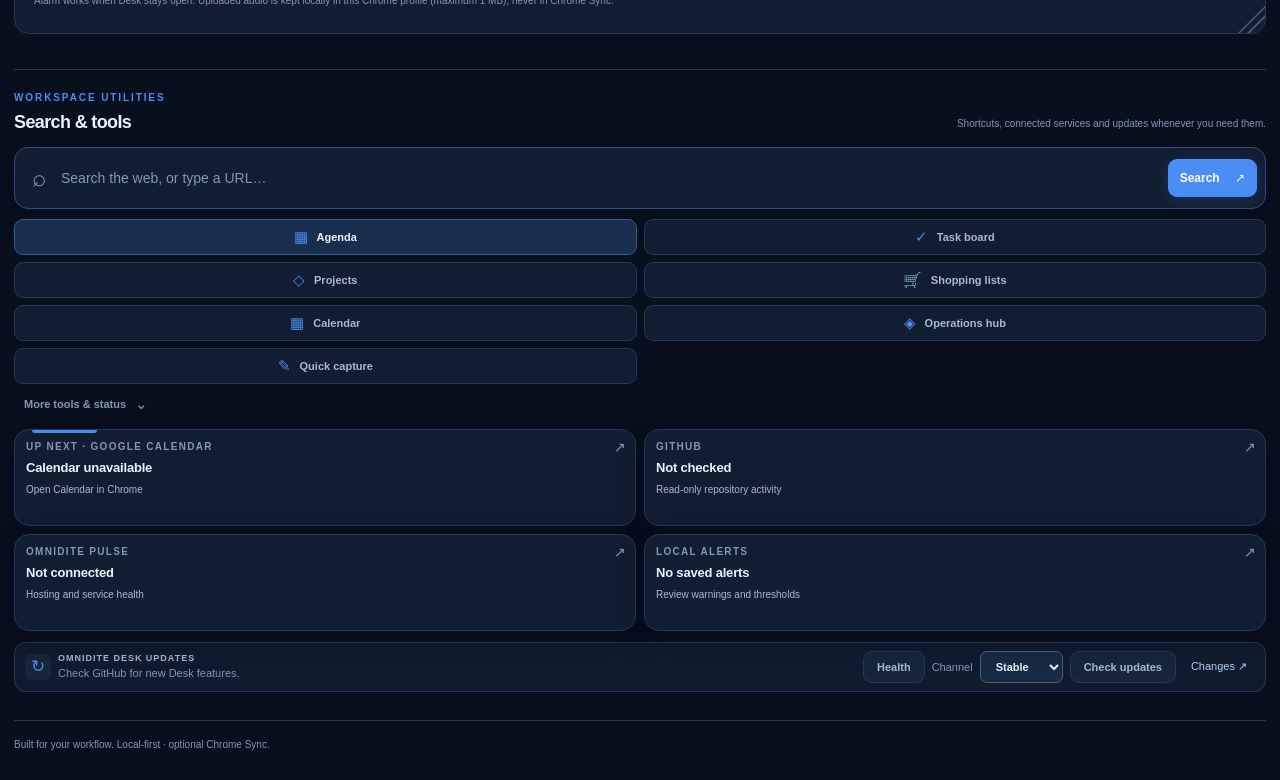
==== commit 0759a285: "chore(beta): display weather radar release version" ====
--- a/sidepanel.html
+++ b/sidepanel.html
@@ -60,7 +60,7 @@
       <header class="topbar">
         <div class="crumb">WORKSPACE <span>/</span> <span id="crumbPage">OVERVIEW</span></div>
         <div class="top-actions">
-          <span class="desk-version-pill" title="Installed Omnidite Desk version">v0.10.1</span>
+          <span class="desk-version-pill" title="Installed Omnidite Desk version">v0.10.2</span>
           <span id="localDate" class="top-date"></span>
           <button type="button" class="button ghost" data-v08="agenda" title="Today's schedule and deadlines">▦ <span>Today</span></button>
           <button type="button" class="button ghost" data-v09="brief" title="Cached operations briefing">☰ <span>Brief</span></button>
@@ -127,7 +127,7 @@
         <p id="deskUpdateHelp" class="update-help" hidden>One-time setup required: from your Omnidite-Desk folder run <strong>Setup-OneClickUpdates.bat</strong>, then reload this extension. If you have not received these files yet, run <strong>Update-Desk.bat</strong> once first.</p>
 
         </section>
-        <div class="footer">Built for your workflow. Local-first · optional Chrome Sync. <span>OMNIDITE DESK · V0.10.1</span></div>
+        <div class="footer">Built for your workflow. Local-first · optional Chrome Sync. <span>OMNIDITE DESK · V0.10.2</span></div>
       </div>
     </main>
   </div>
--- a/styles.css
+++ b/styles.css
@@ -110,3 +110,14 @@
 .air-trend-item b[data-tone="unhealthy"]{color:#ffc6a7}
 .air-trend-item b[data-tone="severe"],.air-trend-item b[data-tone="hazardous"]{color:#ffb0c5}
 @media(max-width:620px){.air-region-heading,.air-region-row{grid-template-columns:1fr minmax(95px,1.3fr) minmax(75px,1fr);gap:4px}.air-badge{font-size:9px;padding:3px 5px}.air-trend{grid-template-columns:repeat(4,minmax(0,1fr))}.air-detail{padding:10px}}
+
+/* V0.10.2: per-city radar view uses a lazily loaded remote iframe only while selected. */
+.weather-radar{min-width:0}
+.weather-radar-heading{display:flex;justify-content:space-between;align-items:center;gap:10px;flex-wrap:wrap}
+.weather-radar-open,.weather-radar-note a{color:var(--accent,#73adff);text-decoration:underline;text-underline-offset:2px}
+.weather-radar-frame{position:relative;width:100%;height:clamp(230px,35vw,420px);min-height:230px;overflow:hidden;border:1px solid #35516e;border-radius:10px;background:#122139}
+.weather-radar-frame iframe{display:block;width:100%;height:100%;border:0;background:#122139}
+.weather-radar-note{font-size:10px;line-height:1.55;color:var(--muted,#9eafc6);margin:10px 0 0}
+.weather-radar-shortcut{border:1px solid #345778;background:#1d3651;color:#d7e8fb;border-radius:6px;font-size:10px;padding:4px 7px;cursor:pointer}
+.weather-radar-shortcut:hover,.weather-radar-shortcut:focus-visible{border-color:var(--accent,#73adff)}
+@media(max-width:620px){.weather-radar-frame{height:300px}.weather-radar-heading{align-items:flex-start}}
